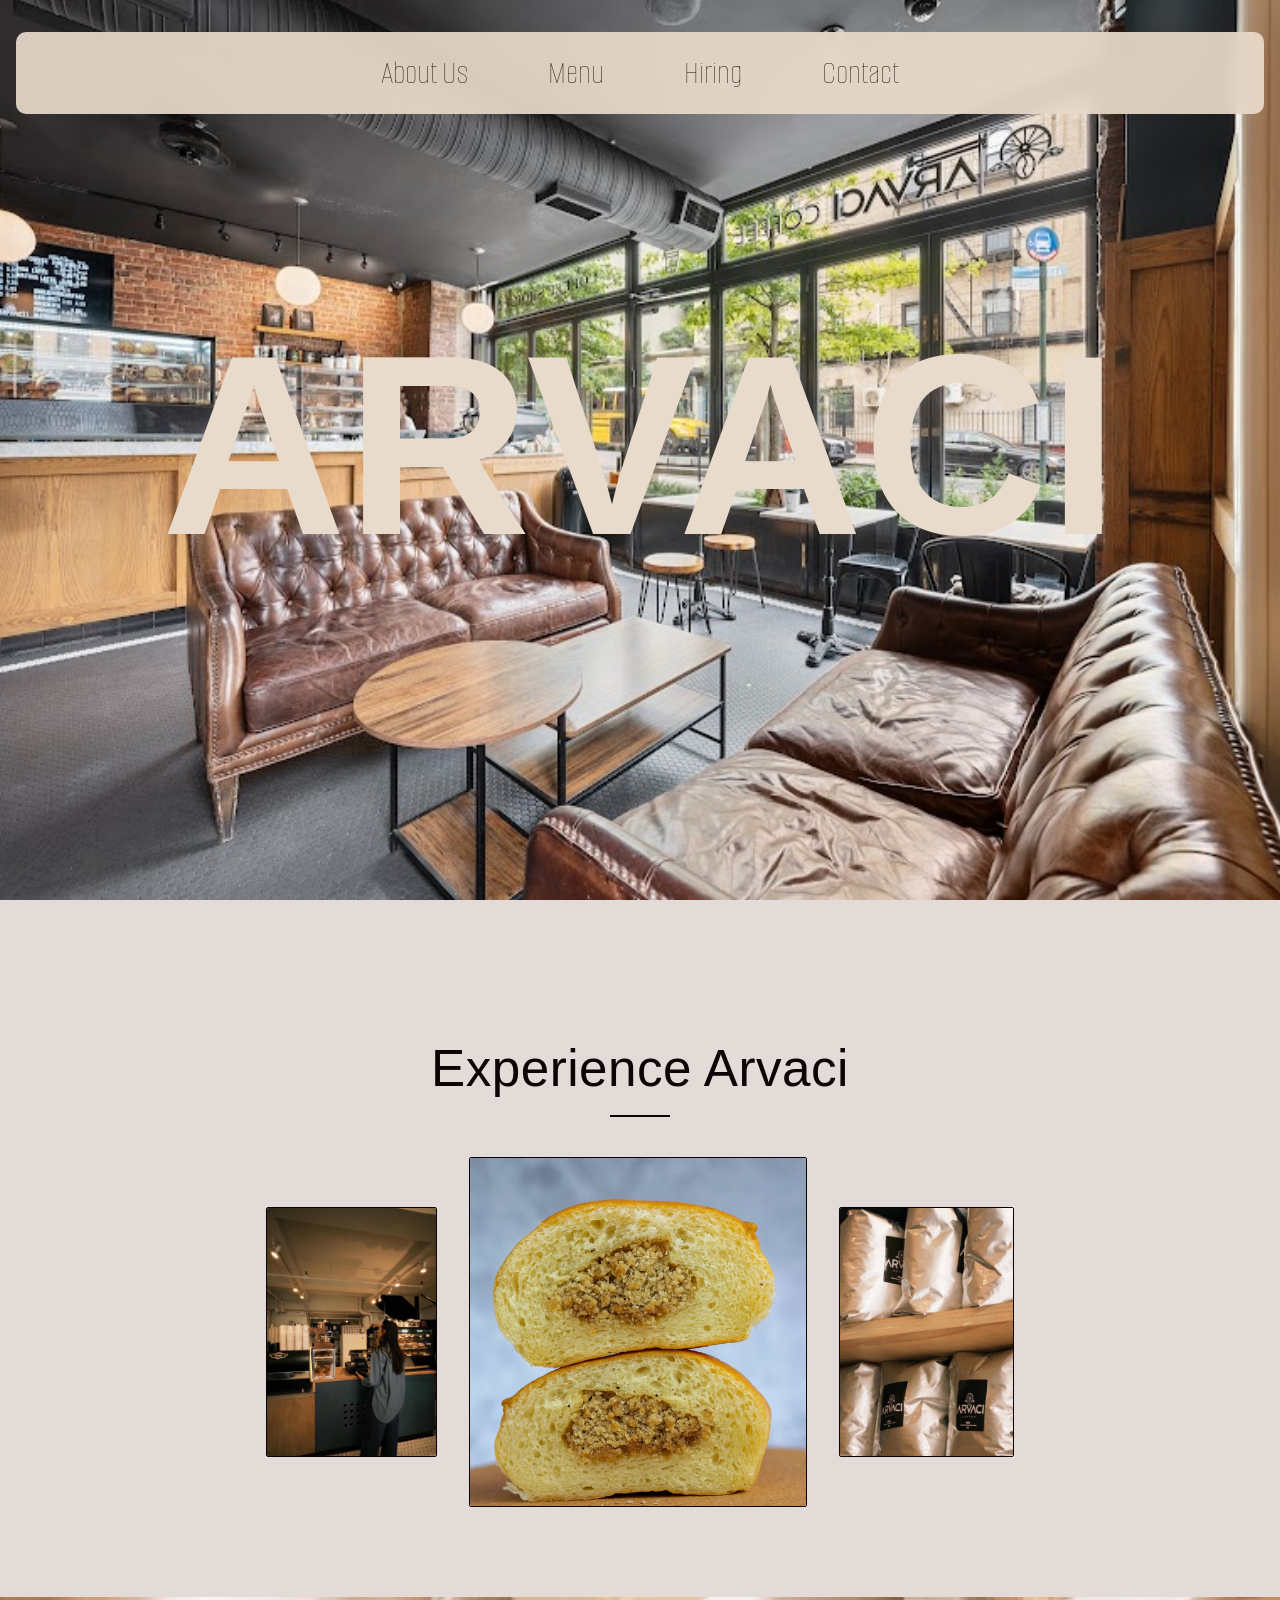
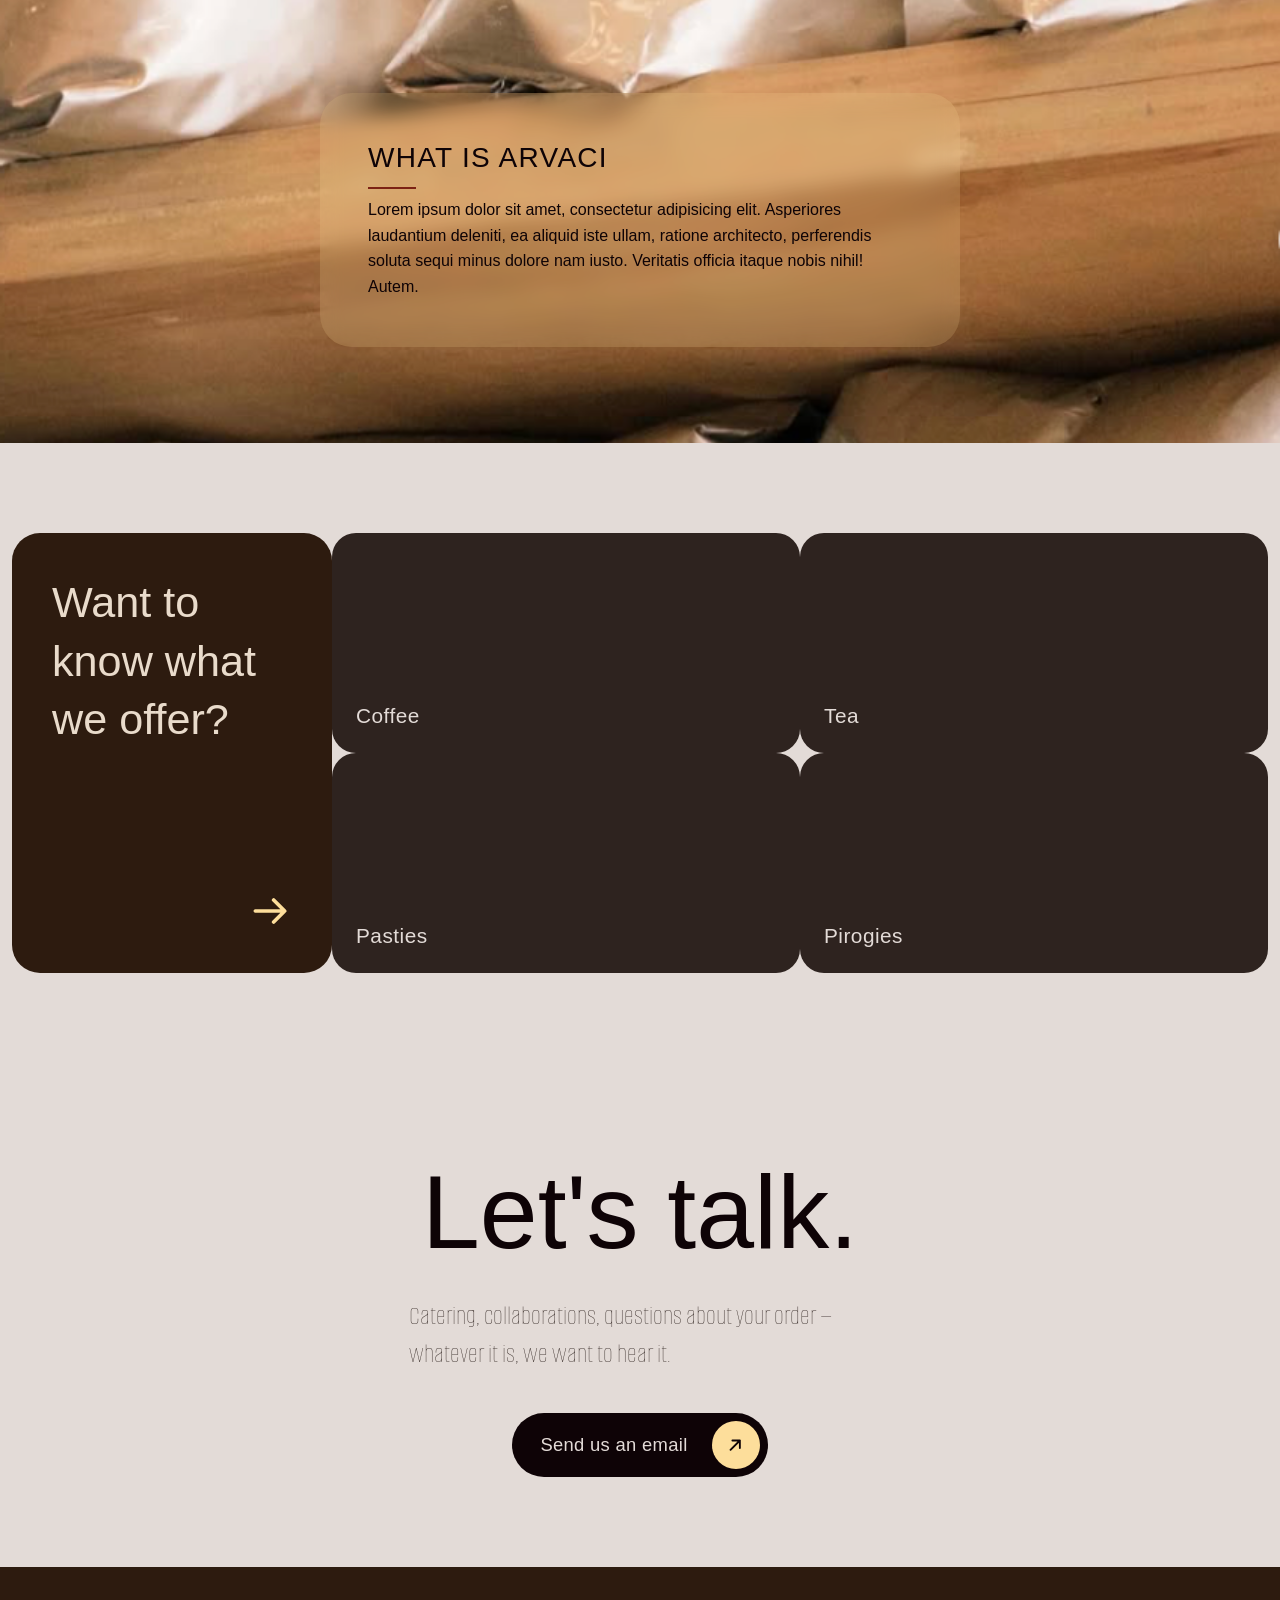
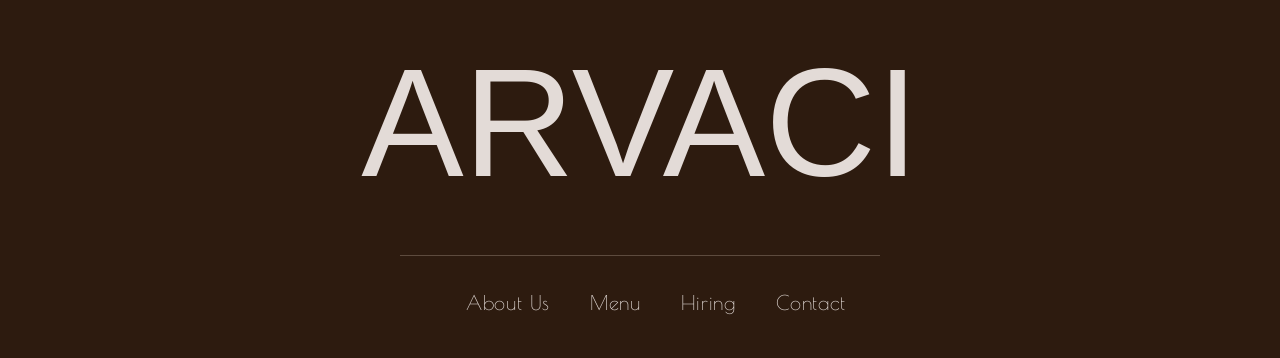
==== index.html @ d8c78256 "updates to principal page - July 3, 2026" ====
<!doctype html>
<html lang="en" data-bs-theme="light">
    <head>
        <title>ARVACI Coffee</title>
        <meta charset="utf-8" />
        <meta name="viewport" content="width=device-width, initial-scale=1" />

        <link
            href="https://cdn.jsdelivr.net/npm/bootstrap@5.3.8/dist/css/bootstrap.min.css"
            rel="stylesheet"
            integrity="sha384-sRIl4kxILFvY47J16cr9ZwB07vP4J8+LH7qKQnuqkuIAvNWLzeN8tE5YBujZqJLB"
            crossorigin="anonymous"
        />
        <link rel="stylesheet" href="css/style-index.css">
    </head>

    <body>
        <header>
            <nav id="navbar">
                <a href="index.html" id="brand">ARVACI</a>

                <ul class="nav-links" id="mobile-nav">
                    <li><a href="about.html">About Us</a></li>
                    <li><a href="menu.html">Menu</a></li>
                    <li><a href="hiring.html">Hiring</a></li>
                    <li><a href="contact.html">Contact</a></li>
                </ul>

                <button class="nav-toggle" id="hamburger" aria-label="Open navigation menu" aria-expanded="false" aria-controls="mobile-nav">
                    <span></span>
                    <span></span>
                    <span></span>
                </button>
            </nav>
        </header>

        <div id="mobile-nav-overlay"></div>

        <main>
            <!-- HERO -->
            <div id="hero">
                <div class="hero-overlay-content">
                    <img src="arvaci-ASSETS/hero-img.jpg" alt="Hero image of arvaci">
                    <h1 id="page-title">ARVACI</h1>
                </div>
            </div>

             <!-- INTRO -->
            <div class="container" id="intro">
                <div class="intro-header">
                    <h2>Experience Arvaci</h2>
                </div>
                <div class="grid-wrapper">
                    <img src="arvaci-ASSETS/sitepic-1.png" alt="ARVACI">
                    <img src="arvaci-ASSETS/sitepic-3.png" alt="ARVACI">
                    <img src="arvaci-ASSETS/sitepic-2.png" alt="ARVACI">
                </div>
            </div>
             <!-- STORY -->
            <div class="container" id="story">
                <section id="copy-wrapper">
                    <h3>What is Arvaci</h3>
                    <p>Lorem ipsum dolor sit amet, consectetur adipisicing elit. Asperiores laudantium deleniti, ea aliquid iste ullam, ratione architecto, perferendis soluta sequi minus dolore nam iusto. Veritatis officia itaque nobis nihil! Autem.</p>
                </section>
            </div>
            <!-- MENU LAUNCH POINT -->
             <div class="container" id="offers">
                <div class="left-block">
                    <h3>Want to know what we offer?</h3>
                    <svg class="offer-arrow" viewBox="0 0 24 24" fill="none" xmlns="http://www.w3.org/2000/svg" aria-hidden="true">
                        <path d="M4 12h16M14 6l6 6-6 6" stroke="currentColor" stroke-width="2" stroke-linecap="round" stroke-linejoin="round"/>
                    </svg>
                </div>
                <!-- this should be a 2X2 grid -->
                <div class="right-blocks">
                    <a href="#">
                        <div class="block">
                            <!-- insert place holder image -->
                            <h4>Coffee</h4>
                        </div>
                    </a>
                    <a href="#">
                        <div class="block">
                            <!-- insert place holder image -->
                            <h4>Tea</h4>
                        </div>
                    </a>
                    <a href="#">
                        <div class="block">
                            <!-- insert place holder image -->
                            <h4>Pasties</h4>
                        </div>
                    </a>
                    <a href="#">
                        <div class="block">
                            <!-- insert place holder image -->
                            <h4>Pirogies</h4>
                        </div>
                    </a>
                </div>
             </div>
            <!-- CONTACT LAUNCH POINT -->
             <div class="container" id="contact">
                <h3>Let's talk.</h3>
                <h4>Catering, collaborations, questions about your order — whatever it is, we want to hear it.</h4>
                <div class="btn-wrapper">
                    <a href="mailto:hello@arvacicoffee.com">
                        <p>Send us an email</p> 
                        <div class="arrow-wrapper">
                            <svg viewBox="0 0 24 24" fill="none" xmlns="http://www.w3.org/2000/svg" aria-hidden="true">
                                <path d="M7 17L17 7M17 7H9M17 7V15" stroke="currentColor" stroke-width="2" stroke-linecap="round" stroke-linejoin="round"/>
                            </svg>
                        </div>
                    </a>
                </div>
             </div>
        </main>
        <footer>
            <div class="brand-footer">
                <h2>ARVACI</h2>
            </div>
            <ul class="footer-link-list">
                <li><a href="about.html">About Us</a></li>
                <li><a href="menu.html">Menu</a></li>
                <li><a href="hiring.html">Hiring</a></li>
                <li><a href="contact.html">Contact</a></li>
            </ul>
        </footer>

        <script
            src="https://cdn.jsdelivr.net/npm/bootstrap@5.3.8/dist/js/bootstrap.bundle.min.js"
            integrity="sha384-FKyoEForCGlyvwx9Hj09JcYn3nv7wiPVlz7YYwJrWVcXK/B"
        ></script>
        <script src="js/index.js"></script>
    </body>
</html>
---- css/style-index.css ----
/* ─────────────────────────────────────────────
     FONT FACES
  ───────────────────────────────────────────── */
  @font-face {
    font-family: 'Alumni Sans Pinstripe';
    src: url('../arvaci-ASSETS/AlumniSansPinstripe-Regular.ttf') format('truetype');
    font-weight: 100 900; 
    font-style: normal;
    font-display: swap;
  }
  
  @font-face {
    font-family: 'Alumni Sans Pinstripe';
    src: url('../arvaci-ASSETS/AlumniSansPinstripe-Italic.ttf') format('truetype');
    font-weight: 100 900;
    font-style: italic;
    font-display: swap;
  }
  
  @font-face {
    font-family: 'Poiret One';
    src: url('../arvaci-ASSETS/PoiretOne-Regular.ttf') format('truetype');
    font-weight: 400;
    font-style: normal;
    font-display: swap;
  }

  /* ─────────────────────────────────────────────
     DESIGN TOKENS
  ───────────────────────────────────────────── */
  :root {
    /* Neutral Palette */
    --dust-grey: #e3dbd7ff;
    --almond-cream: #e9dbcbff;
    --soft-peach: #fdde9bff;
    --coffee-bean: #0E0306ff;
    --dark-coffee: #2d1b0fff;
    --dark-coffee-2: #2e231fff;
    --pitch-black: #130e0dff;
    --black: #070403ff;
    --mahogany-red: #7c2214ff;
  
    /* Animation */
    --transition-base: 0.4s cubic-bezier(0.4, 0, 0.2, 1);
  }
  
  /* ─────────────────────────────────────────────
    BODY CONFIGURATION
  ───────────────────────────────────────────── */
  body {
    margin: 0;
    padding: 0;
    background-color: var(--dust-grey);
    overflow-x: hidden;
    font-family: sans-serif;
    line-height: 1.5;
  }

  /* ─────────────────────────────────────────────
    ACCESSIBILITY: FOCUS STATES
  ───────────────────────────────────────────── */
  a:focus-visible,
  button:focus-visible {
    outline: 2px solid var(--mahogany-red);
    outline-offset: 3px;
    border-radius: 4px;
  }

  /* ─────────────────────────────────────────────
    NAV BAR (Overlaying Hero at the Top)
  ───────────────────────────────────────────── */
  header {
    position: absolute; 
    top: 1rem;
    left: 0;
    right: 0;
    z-index: 1030;
    background-color: rgba(233, 219, 203, 0.92); 
    backdrop-filter: blur(8px);
    -webkit-backdrop-filter: blur(8px);
    margin: 1rem;
    border: 1px solid transparent;
    border-radius: 10px;
  }
  
  #navbar {
    display: flex;
    justify-content: center;
    align-items: center;
    padding: 15px 20px;
    position: relative;
    max-width: 1200px;
    margin: 0 auto;
  }

  /* Hidden by default on desktop view */
  #brand {
    display: none;
    text-decoration: none;
    color: var(--dark-coffee);
    font-family: sans-serif;
    font-size: 1.5rem;
    font-weight: 600;
    letter-spacing: 0.05rem;
  }
  
  .nav-links {
    display: flex;
    list-style-type: none;
    padding: 0;
    margin: 0;
    gap: 5rem;
    transition: var(--transition-base);
  }

  @media (max-width: 768px) {
    .nav-links {
      max-height: 0;
      overflow: hidden;
      opacity: 0;
      visibility: hidden;
      transform: translateY(-15px);
      transition: max-height var(--transition-base), opacity var(--transition-base), transform var(--transition-base), visibility var(--transition-base);
    }

    .nav-links.active {
      max-height: 500px;
      opacity: 1;
      visibility: visible;
      transform: translateY(0);
    }
  }
  
  .nav-links li a {
    text-decoration: none;
    color: var(--dark-coffee);
    font-family: 'Alumni Sans Pinstripe', 'Times New Roman', Times, serif;
    font-size: 2.1rem;
    transition: color 0.3s ease;
  }
  
  .nav-links li a:hover {
    color: var(--mahogany-red);
  }
  
  /* Hamburger Toggle Button Styling */
  .nav-toggle {
    display: none; 
    background: none;
    border: none;
    cursor: pointer;
    flex-direction: column;
    gap: 6px;
    padding: 5px;
    z-index: 1040;
  }
  
  .nav-toggle span {
    display: block;
    width: 30px;
    height: 3px;
    background-color: var(--dark-coffee);
    border-radius: 2px;
    transition: var(--transition-base);
  }

  /* Dimmed backdrop shown behind the mobile menu */
  #mobile-nav-overlay {
    position: fixed;
    inset: 0;
    background-color: rgba(7, 4, 3, 0.55);
    opacity: 0;
    visibility: hidden;
    pointer-events: none;
    transition: opacity var(--transition-base), visibility var(--transition-base);
    z-index: 1020;
  }

  #mobile-nav-overlay.active {
    opacity: 1;
    visibility: visible;
    pointer-events: auto;
  }

      /* ─────────────────────────────────────────────
    CONTAINER
  ───────────────────────────────────────────── */

  .container{
    padding-top: 10vh;
    padding-bottom: 10vh;

  }

  .container:last-of-type {
    margin-bottom: 0;
  }
  
  /* ─────────────────────────────────────────────
    HERO SECTION (Full Bleed Layout starting at top: 0)
  ───────────────────────────────────────────── */
  #hero {
    position: relative;
    width: 100%;
    height: 100vh;
    overflow: hidden;
    margin-bottom: 3rem;
  }

  .hero-overlay-content {
    position: relative;
    width: 100%;
    height: 100%;
    display: flex;
    align-items: center;
    justify-content: center;
  }

  .hero-overlay-content img {
    position: absolute;
    top: 0;
    left: 0;
    width: 100%;
    height: 100%;
    object-fit: cover;
    display: block;
  }

  #page-title {
    position: relative;
    z-index: 2;
    font-family: sans-serif;
    color: var(--almond-cream);
    font-size: clamp(10.2rem, 20vw, 17rem);
    white-space: nowrap;
    font-weight: 600;
    text-align: center;
    padding: 0 20px;
  }

    /* ─────────────────────────────────────────────
    INTRO
  ───────────────────────────────────────────── */

  #intro {
    border-radius: 10px;
  }

  .intro-header {
    text-align: center;
    padding: 0 0 2.5rem;
  }

  .intro-header h2{
    font-family: sans-serif;
    color: var(--coffee-bean);
    font-size: clamp(2rem, 5vw, 3.2rem);
    letter-spacing: 0.03rem;
    margin: 0;
  }

  .intro-header h2::after {
    content: '';
    display: block;
    width: 60px;
    height: 2px;
    background-color: var(--coffee-bean);
    margin: 1rem auto 0;
  }

  #intro p{
    color: var(--dust-grey);
  }

  .grid-wrapper {
    display: flex;
    flex-direction: row;
    flex-wrap: nowrap;
    align-items: center;
    justify-content: center;
    gap: 2rem;
    max-width: 1200px;
    margin: 0 auto;
  }

  .grid-wrapper img {
    width: auto;
    object-fit: cover;
    border-radius: 2px;
    border: 1px solid var(--coffee-bean);
    flex: 0 1 auto;
  }

  .grid-wrapper img:nth-child(1),
  .grid-wrapper img:nth-child(3) {
    height: 250px;
  }

  .grid-wrapper img:nth-child(2) {
    height: 350px;
  }

  /* ─────────────────────────────────────────────
    STORY
  ───────────────────────────────────────────── */
  #story {
    position: relative;
    display: flex;
    justify-content: center;
    background-image: url('../arvaci-ASSETS/sitepic-2.png');
    background-size: cover;
    background-position: center;
    padding: 6rem 2rem;
  }

  #copy-wrapper{
    position: relative;
    max-width: 640px;
    padding: 3rem;
    background-color: rgba(253, 222, 155, 0.16);
    backdrop-filter: blur(10px);
    -webkit-backdrop-filter: blur(10px);
    border-radius: 32px;
  }

  #copy-wrapper h3{
    font-family: sans-serif;
    color: var(--coffee-bean);
    margin-top: 0;
    letter-spacing: 0.08rem;
    text-transform: uppercase;
  }

  #copy-wrapper h3::after {
    content: '';
    display: block;
    width: 48px;
    height: 2px;
    background-color: var(--mahogany-red);
    margin-top: 0.75rem;
  }

  #copy-wrapper p{
    color: var(--coffee-bean);
    line-height: 1.6;
    margin-bottom: 0;
  }



  /* ─────────────────────────────────────────────
    OFFERS / MENU LAUNCH POINT
  ───────────────────────────────────────────── */
  #offers {
    display: flex;
    align-items: stretch;
  }

  .left-block {
    flex: 0 0 320px;
    display: flex;
    flex-direction: column;
    align-items: flex-start;
    justify-content: space-between;
    background-color: var(--dark-coffee);
    color: transparent;
    border-radius: 28px;
    padding: 2.5rem;
    gap: 1.5rem;
  }

  .offer-arrow {
    width: 2.75rem;
    height: 2.75rem;
    color: var(--soft-peach);
    align-self: flex-end;
  }

  .left-block h3 {
    font-family: sans-serif;
    font-size: clamp(2.7rem, 10.6vw, 2.3rem);
    line-height: 1.35;
    margin: 0;
    color: var(--almond-cream);
  }

  .right-blocks {
    flex: 1;
    display: grid;
    grid-template-columns: repeat(2, 1fr);
    grid-template-rows: repeat(2, 1fr);
  }

  .right-blocks a {
    text-decoration: none;
  }

  .block {
    position: relative;
    min-height: 220px;
    height: 100%;
    border-radius: 24px;
    overflow: hidden;
    background-color: var(--dark-coffee-2);
    display: flex;
    align-items: flex-end;
    padding: 1.5rem;
    box-sizing: border-box;
    transition: transform 0.3s ease, box-shadow 0.3s ease;

    /* Scroll reveal base state */
    opacity: 0;
    transform: translateY(50px);
    transition: opacity 0.6s ease, transform 0.6s ease, box-shadow 0.3s ease;
    transition-delay: var(--reveal-delay, 0ms);
  }

  .block.is-visible {
    opacity: 1;
    transform: translateY(0);
  }

  .right-blocks a:hover .block {
    box-shadow: 0 12px 30px rgba(7, 4, 3, 0.25);
    transform: translateY(-4px);
  }

  .right-blocks a:hover .block.is-visible {
    transform: translateY(-4px);
  }

  .block h4 {
    position: relative;
    z-index: 2;
    margin: 0;
    color: var(--dust-grey);
    font-family: sans-serif;
    font-size: 1.3rem;
    letter-spacing: 0.03rem;
  }


  /* ─────────────────────────────────────────────
    CONTACT
  ───────────────────────────────────────────── */
  #contact{
    display: flex;
    flex-direction: column;
    align-items: center;
    gap: 1.5rem;
  }

  #contact h3 {
    font-family: sans-serif;
    color: var(--coffee-bean);
    font-size: clamp(5.2rem, 25vw, 6.5rem);
    line-height: 1.15;
    margin: 0;
    max-width: 20ch;
  }

  #contact h4 {
    font-family: 'Alumni Sans Pinstripe', 'Times New Roman', Times, serif;
    font-weight: 400;
    color: var(--dark-coffee-2);
    font-size: clamp(1.3rem, 5.2vw, 1.7rem);
    line-height: 1.4;
    margin: 0 0 1rem;
    max-width: 42ch;
  }

  .btn-wrapper{
    padding: .5rem;
    padding-left: 1.75rem;
    border-radius: 50px;
    margin: 0;
    background-color: var(--coffee-bean);
    transition: transform 0.3s ease, box-shadow 0.3s ease;
  }

  .btn-wrapper:hover {
    transform: translateY(-2px);
    box-shadow: 0 10px 24px rgba(7, 4, 3, 0.25);
  }

  .btn-wrapper a{
    text-decoration: none;
    color: var(--dust-grey);
    display: flex;
    flex-direction: row;
    align-items: center;
    gap: 1.5rem;
  }

  .btn-wrapper p{
    margin: 0;
    font-family: sans-serif;
    font-size: clamp(1rem, 3.6vw, 1.15rem);
    letter-spacing: 0.02rem;
    white-space: nowrap;
  }

  .arrow-wrapper{
    width: 3rem;
    height: 3rem;
    flex-shrink: 0;
    display: flex;
    align-items: center;
    justify-content: center;
    border-radius: 50%;
    background-color: var(--soft-peach);
    color: var(--coffee-bean);
    transition: transform 0.3s ease, background-color 0.3s ease;
  }

  .arrow-wrapper svg {
    width: 1.4rem;
    height: 1.4rem;
  }

  .btn-wrapper a:hover .arrow-wrapper {
    transform: rotate(45deg);
    background-color: var(--almond-cream);
  }

/* ─────────────────────────────────────────────
    FOOTER 
  ───────────────────────────────────────────── */
  footer{
    display: flex;
    flex-direction: column;
    align-items: center;
    background-color: var(--dark-coffee);
    padding: 4rem 2rem 2.5rem;
  }

  .brand-footer h2{
    font-size: clamp(3.5rem, 12vw, 10rem);
    color: var(--dust-grey);
    margin: 0;
  }

  .brand-footer{
    margin-bottom: 2.5rem;
  }

  .footer-link-list{
    display: flex;
    flex-direction: row;
    flex-wrap: wrap;
    justify-content: center;
    gap: 2.5rem;
    list-style: none;
    padding-top: 2rem;
    margin: 0;
    border-top: 1px solid rgba(233, 219, 203, 0.25);
    width: 100%;
    max-width: 480px;
  }

  footer a{
    text-decoration: none;
    font-family: 'Poiret One', sans-serif;
    font-size: 1.25rem;
    letter-spacing: 0.04rem;
    max-height: 20%;
    color: var(--dust-grey);
    transition: color 0.3s ease;
  }

  footer a:hover {
    color: var(--soft-peach);
  }
  /* ─────────────────────────────────────────────
    RESPONSIVENESS
  ───────────────────────────────────────────── */


  @media (max-width:970px) {
    #page-title {
      text-align: center;
    }

    .grid-wrapper {
      gap: 1.25rem;
    }

    .grid-wrapper img:nth-child(1),
    .grid-wrapper img:nth-child(3) {
      height: 200px;
    }

    .grid-wrapper img:nth-child(2) {
      height: 280px;
    }
  }

  @media (max-width: 768px) {
    #navbar {
      /* Splits space between your brand (left) and hamburger (right) */
      justify-content: space-between; 
      min-height: 60px;
    }

    /* Makes the brand selector visible exclusively on mobile view */
    #brand {
      display: block;
    }
  
    .nav-toggle {
      display: flex; 
    }
  
    .nav-links {
      position: absolute;
      top: 100%;
      left: 0;
      right: 0;
      background-color: var(--almond-cream); 
      flex-direction: column;
      align-items: center;
      gap: 50px;
      padding: 30px 0;
      border-top: 1px solid rgba(0,0,0,0.08);
      border-radius: 0 0 10px 10px;
      box-shadow: 0 10px 25px rgba(0,0,0,0.3);
    }
  
    .nav-toggle.open span:nth-child(1) {
      transform: translateY(9px) rotate(45deg);
    }
    .nav-toggle.open span:nth-child(2) {
      opacity: 0;
    }
    .nav-toggle.open span:nth-child(3) {
      transform: translateY(-9px) rotate(-45deg);
    }

    #page-title {
      letter-spacing: .2rem;
    }

    .grid-wrapper {
      gap: 0.75rem;
    }

    .grid-wrapper img:nth-child(1),
    .grid-wrapper img:nth-child(3) {
      height: 130px;
    }

    .grid-wrapper img:nth-child(2) {
      height: 190px;
    }

    #story {
      padding: 4rem 1rem;
    }

    #copy-wrapper {
      padding: 2rem;
    }

    #offers {
      flex-direction: column;
    }

    .left-block {
      flex: none;
      padding: 2.5rem 2rem;
      border-radius: 24px;
    }

    .offer-arrow {
      display: none;
    }

    .right-blocks {
      grid-template-columns: 1fr;
      grid-template-rows: none;
    }

    .block {
      min-height: 160px;
    }
  }

  @media (min-width:576px){
    .container, .container-sm{
      max-width: 100%;
    }
  }
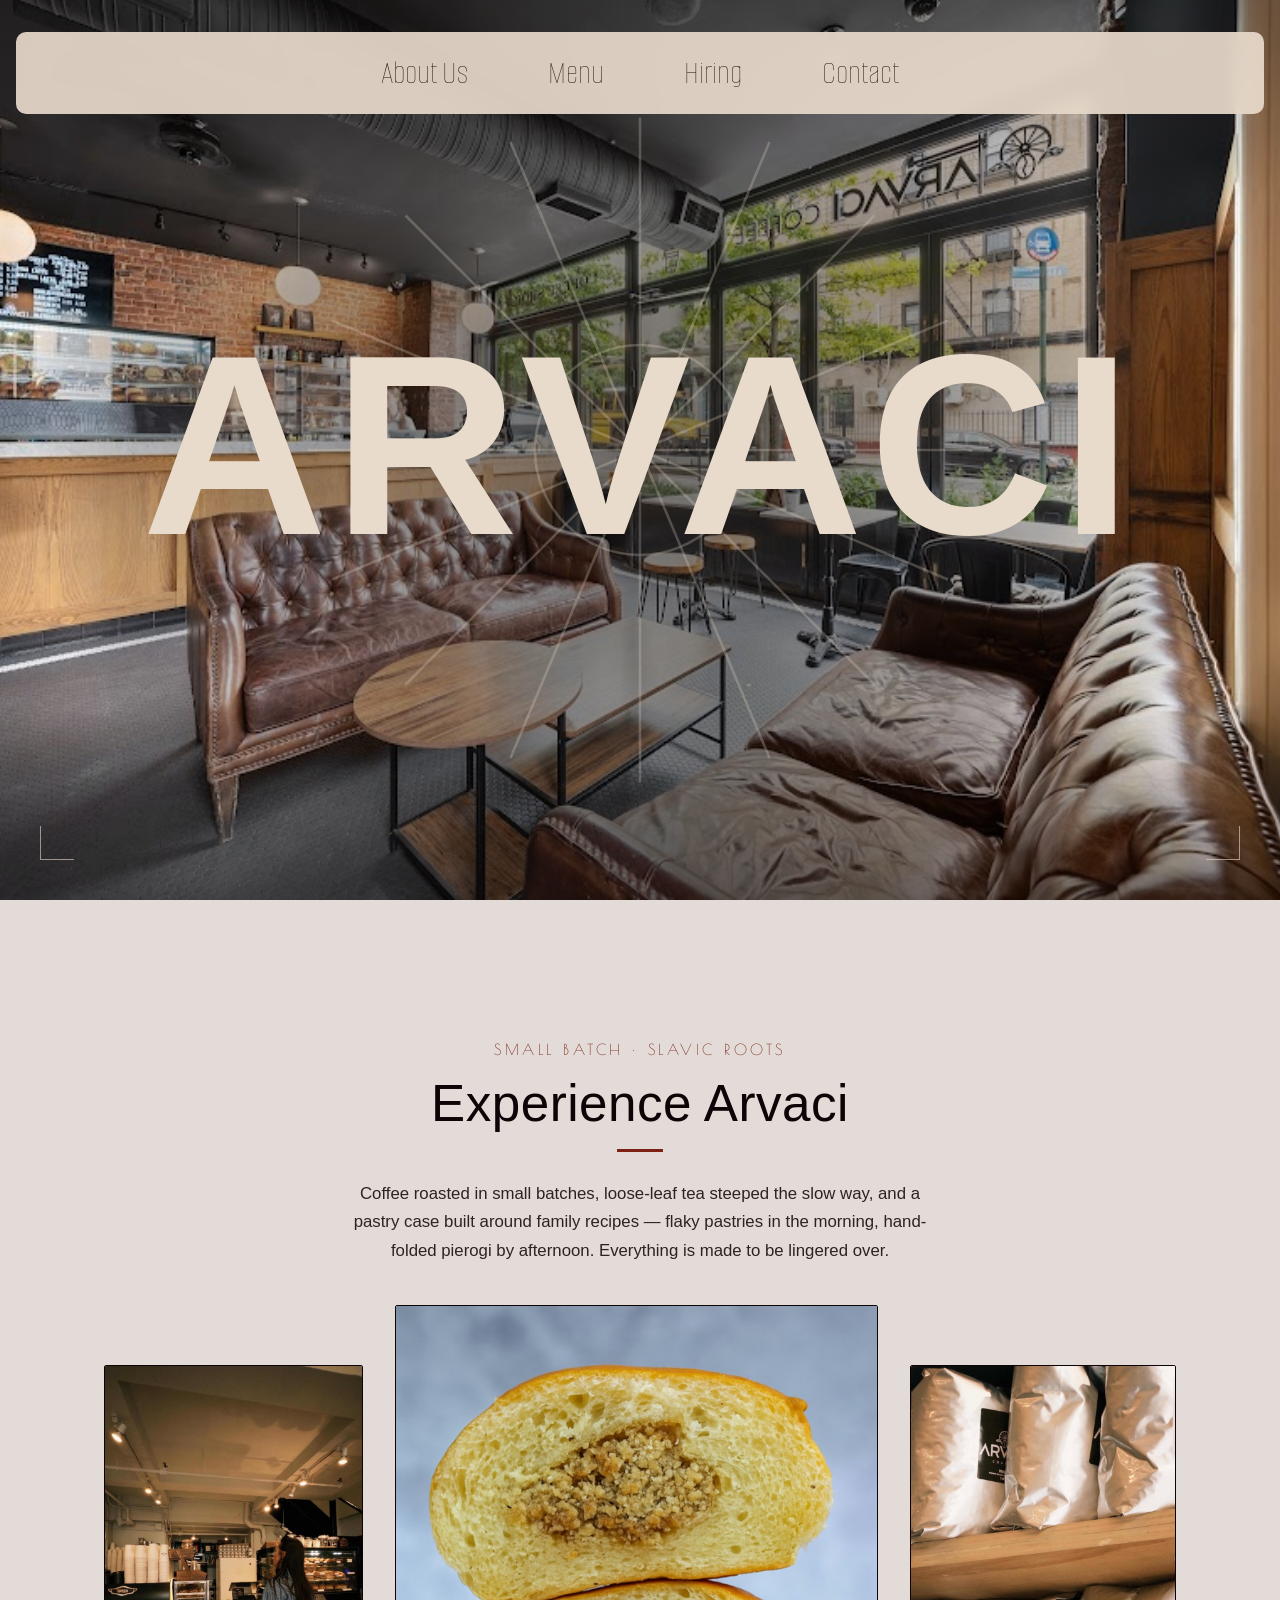
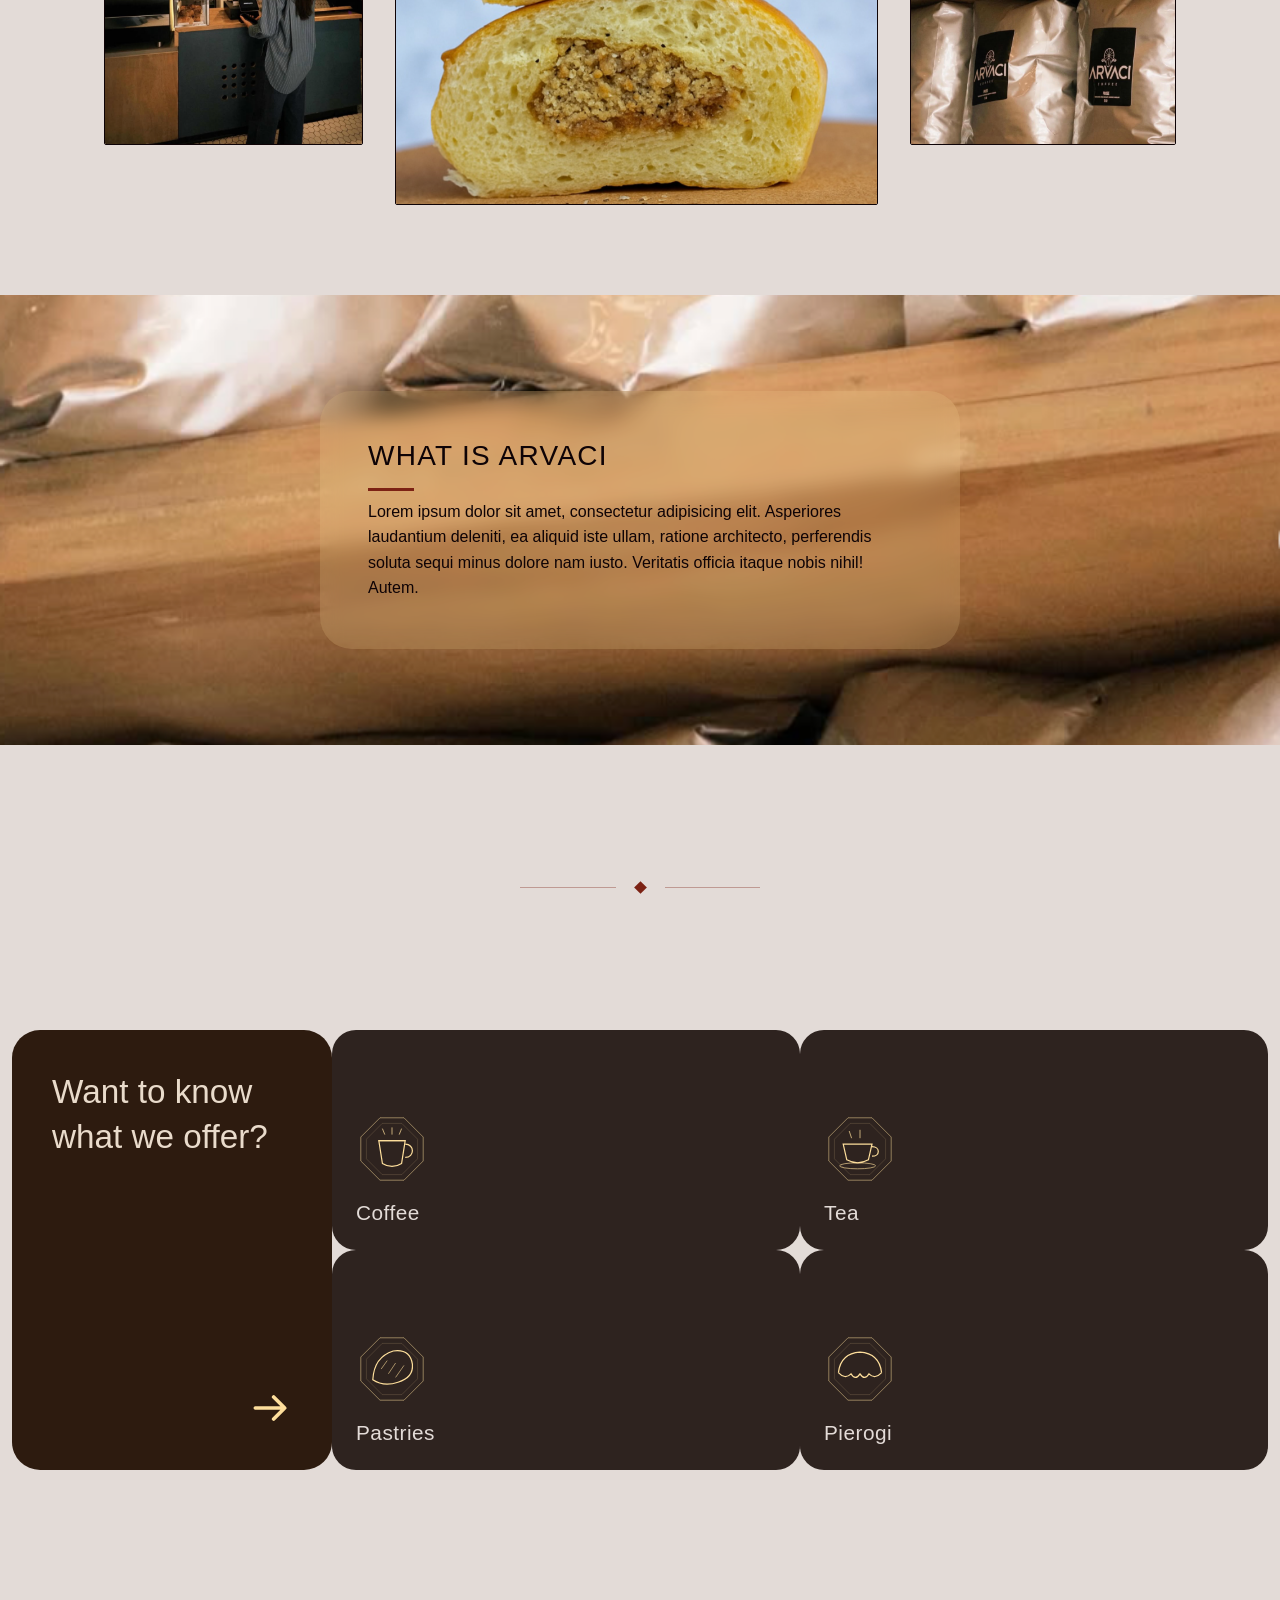
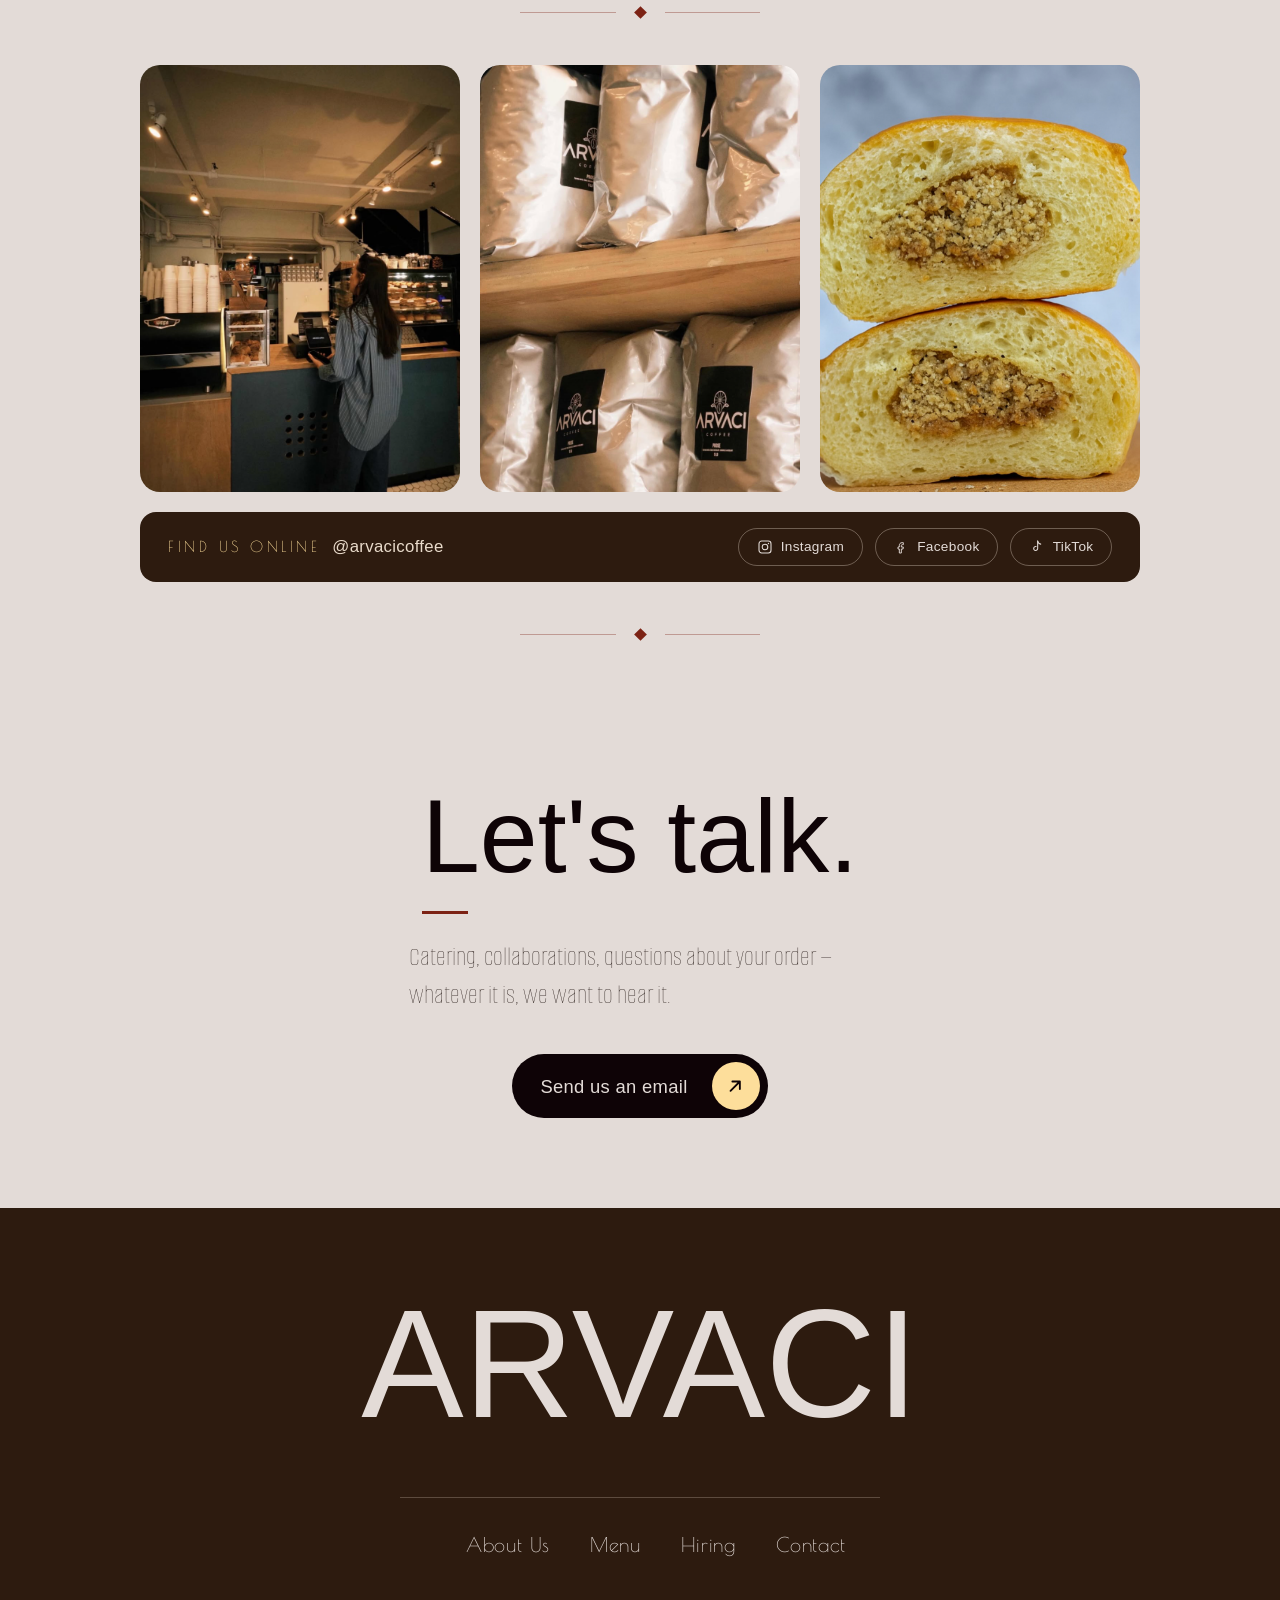
==== commit 0ae18994: "Complete hero - Jul 5, 2026" ====
--- a/index.html
+++ b/index.html
@@ -15,6 +15,59 @@
     </head>
 
     <body>
+        <!-- Shared deco icon definitions, referenced via <use> throughout the page -->
+        <svg width="0" height="0" style="position:absolute" aria-hidden="true">
+            <defs>
+                <symbol id="deco-frame" viewBox="0 0 120 120">
+                    <path d="M40 8 L80 8 L112 40 L112 80 L80 112 L40 112 L8 80 L8 40 Z" fill="none" stroke="currentColor" stroke-width="1.5" opacity="0.55"/>
+                    <path d="M40 8 L80 8 L112 40 L112 80 L80 112 L40 112 L8 80 L8 40 Z" fill="none" stroke="currentColor" stroke-width="1" opacity="0.3" transform="translate(60 60) scale(0.82) translate(-60 -60)"/>
+                </symbol>
+                <symbol id="icon-coffee" viewBox="0 0 120 120">
+                    <path d="M38 46 H82 L76 84 Q60 94 44 84 Z" fill="none" stroke="currentColor" stroke-width="2"/>
+                    <path d="M82 52 C98 52 98 74 82 74" fill="none" stroke="currentColor" stroke-width="2"/>
+                    <line x1="38" y1="46" x2="82" y2="46" stroke="currentColor" stroke-width="2"/>
+                    <g stroke="currentColor" stroke-width="1.5" opacity="0.8">
+                        <line x1="48" y1="36" x2="44" y2="26"/>
+                        <line x1="60" y1="36" x2="60" y2="24"/>
+                        <line x1="72" y1="36" x2="76" y2="26"/>
+                    </g>
+                </symbol>
+                <symbol id="icon-tea" viewBox="0 0 120 120">
+                    <path d="M32 52 H80 L74 78 Q56 88 38 78 Z" fill="none" stroke="currentColor" stroke-width="2"/>
+                    <path d="M80 56 C94 56 94 72 80 72" fill="none" stroke="currentColor" stroke-width="2"/>
+                    <ellipse cx="56" cy="88" rx="30" ry="5" fill="none" stroke="currentColor" stroke-width="1.5" opacity="0.7"/>
+                    <g stroke="currentColor" stroke-width="1.5" opacity="0.8">
+                        <line x1="46" y1="42" x2="42" y2="30"/>
+                        <line x1="60" y1="42" x2="60" y2="28"/>
+                    </g>
+                </symbol>
+                <symbol id="icon-pastry" viewBox="0 0 120 120">
+                    <path d="M28 78 Q30 40 62 30 Q90 26 94 52 Q96 74 70 82 Q46 90 28 78 Z" fill="none" stroke="currentColor" stroke-width="2"/>
+                    <g stroke="currentColor" stroke-width="1.3" opacity="0.75">
+                        <line x1="42" y1="60" x2="52" y2="46"/>
+                        <line x1="54" y1="68" x2="66" y2="50"/>
+                        <line x1="66" y1="74" x2="80" y2="54"/>
+                    </g>
+                </symbol>
+                <symbol id="icon-pierogi" viewBox="0 0 120 120">
+                    <path d="M24 66 Q28 34 60 32 Q92 34 96 66" fill="none" stroke="currentColor" stroke-width="2"/>
+                    <path d="M24 66 Q35 78 45 68 Q52 80 60 68 Q68 80 75 68 Q85 78 96 66" fill="none" stroke="currentColor" stroke-width="2"/>
+                </symbol>
+                <symbol id="icon-instagram" viewBox="0 0 24 24">
+                    <rect x="3" y="3" width="18" height="18" rx="4" fill="none" stroke="currentColor" stroke-width="1.6"/>
+                    <circle cx="12" cy="12" r="4.2" fill="none" stroke="currentColor" stroke-width="1.6"/>
+                    <circle cx="17.2" cy="6.8" r="1" fill="currentColor"/>
+                </symbol>
+                <symbol id="icon-facebook" viewBox="0 0 24 24">
+                    <path d="M15.5 8.5H14a1.5 1.5 0 0 0-1.5 1.5v2h3l-.4 3h-2.6V21h-3v-6h-2v-3h2v-2.2C9.5 7.2 11 5.5 13.6 5.5h1.9z" fill="none" stroke="currentColor" stroke-width="1.4" stroke-linejoin="round"/>
+                </symbol>
+                <symbol id="icon-tiktok" viewBox="0 0 24 24">
+                    <path d="M13 3v11.2a3 3 0 1 1-2.4-2.94" fill="none" stroke="currentColor" stroke-width="1.6" stroke-linecap="round"/>
+                    <path d="M13 3c.4 2.6 2.2 4.4 4.6 4.7" fill="none" stroke="currentColor" stroke-width="1.6" stroke-linecap="round"/>
+                </symbol>
+            </defs>
+        </svg>
+
         <header>
             <nav id="navbar">
                 <a href="index.html" id="brand">ARVACI</a>
@@ -41,6 +94,34 @@
             <div id="hero">
                 <div class="hero-overlay-content">
                     <img src="arvaci-ASSETS/hero-img.jpg" alt="Hero image of arvaci">
+                    <div class="hero-scrim" aria-hidden="true"></div>
+                    <div class="hero-frame" aria-hidden="true">
+                        <span class="corner tl"></span>
+                        <span class="corner tr"></span>
+                        <span class="corner bl"></span>
+                        <span class="corner br"></span>
+                    </div>
+                    <svg class="hero-sunburst" viewBox="0 0 400 400" xmlns="http://www.w3.org/2000/svg" aria-hidden="true">
+                        <g stroke="currentColor" stroke-width="1.5" opacity="0.5">
+                            <line x1="200" y1="200" x2="200" y2="10" />
+                            <line x1="200" y1="200" x2="200" y2="390" />
+                            <line x1="200" y1="200" x2="10" y2="200" />
+                            <line x1="200" y1="200" x2="390" y2="200" />
+                            <line x1="200" y1="200" x2="66" y2="66" />
+                            <line x1="200" y1="200" x2="334" y2="66" />
+                            <line x1="200" y1="200" x2="66" y2="334" />
+                            <line x1="200" y1="200" x2="334" y2="334" />
+                            <line x1="200" y1="200" x2="126" y2="24" />
+                            <line x1="200" y1="200" x2="274" y2="24" />
+                            <line x1="200" y1="200" x2="126" y2="376" />
+                            <line x1="200" y1="200" x2="274" y2="376" />
+                            <line x1="200" y1="200" x2="24" y2="126" />
+                            <line x1="200" y1="200" x2="24" y2="274" />
+                            <line x1="200" y1="200" x2="376" y2="126" />
+                            <line x1="200" y1="200" x2="376" y2="274" />
+                        </g>
+                        <circle cx="200" cy="200" r="60" fill="none" stroke="currentColor" stroke-width="1.5" opacity="0.5" />
+                    </svg>
                     <h1 id="page-title">ARVACI</h1>
                 </div>
             </div>
@@ -48,21 +129,25 @@
              <!-- INTRO -->
             <div class="container" id="intro">
                 <div class="intro-header">
-                    <h2>Experience Arvaci</h2>
+                    <span class="eyebrow reveal-heading center">Small batch &middot; Slavic roots</span>
+                    <h2 class="reveal-heading deco-heading center">Experience Arvaci</h2>
+                    <p class="intro-copy reveal-heading center">Coffee roasted in small batches, loose-leaf tea steeped the slow way, and a pastry case built around family recipes &mdash; flaky pastries in the morning, hand-folded pierogi by afternoon. Everything is made to be lingered over.</p>
                 </div>
                 <div class="grid-wrapper">
-                    <img src="arvaci-ASSETS/sitepic-1.png" alt="ARVACI">
-                    <img src="arvaci-ASSETS/sitepic-3.png" alt="ARVACI">
-                    <img src="arvaci-ASSETS/sitepic-2.png" alt="ARVACI">
+                    <img class="fade-up" src="arvaci-ASSETS/sitepic-1.png" alt="ARVACI">
+                    <img class="fade-up" src="arvaci-ASSETS/sitepic-3.png" alt="ARVACI">
+                    <img class="fade-up" src="arvaci-ASSETS/sitepic-2.png" alt="ARVACI">
                 </div>
             </div>
              <!-- STORY -->
             <div class="container" id="story">
-                <section id="copy-wrapper">
-                    <h3>What is Arvaci</h3>
+                <section id="copy-wrapper" class="fade-up">
+                    <h3 class="deco-heading">What is Arvaci</h3>
                     <p>Lorem ipsum dolor sit amet, consectetur adipisicing elit. Asperiores laudantium deleniti, ea aliquid iste ullam, ratione architecto, perferendis soluta sequi minus dolore nam iusto. Veritatis officia itaque nobis nihil! Autem.</p>
                 </section>
             </div>
+            <div class="deco-divider" aria-hidden="true"><span></span></div>
+
             <!-- MENU LAUNCH POINT -->
              <div class="container" id="offers">
                 <div class="left-block">
@@ -71,39 +156,95 @@
                         <path d="M4 12h16M14 6l6 6-6 6" stroke="currentColor" stroke-width="2" stroke-linecap="round" stroke-linejoin="round"/>
                     </svg>
                 </div>
-                <!-- this should be a 2X2 grid -->
+                <!-- 2x2 grid, each block carries its own deco medallion icon -->
                 <div class="right-blocks">
-                    <a href="#">
-                        <div class="block">
-                            <!-- insert place holder image -->
+                    <a href="menu.html#coffee">
+                        <div class="block">
+                            <span class="block-icon">
+                                <svg viewBox="0 0 120 120"><use href="#deco-frame"/><use href="#icon-coffee"/></svg>
+                            </span>
                             <h4>Coffee</h4>
                         </div>
                     </a>
-                    <a href="#">
-                        <div class="block">
-                            <!-- insert place holder image -->
+                    <a href="menu.html#tea">
+                        <div class="block">
+                            <span class="block-icon">
+                                <svg viewBox="0 0 120 120"><use href="#deco-frame"/><use href="#icon-tea"/></svg>
+                            </span>
                             <h4>Tea</h4>
                         </div>
                     </a>
-                    <a href="#">
-                        <div class="block">
-                            <!-- insert place holder image -->
-                            <h4>Pasties</h4>
-                        </div>
-                    </a>
-                    <a href="#">
-                        <div class="block">
-                            <!-- insert place holder image -->
-                            <h4>Pirogies</h4>
+                    <a href="menu.html#pastries">
+                        <div class="block">
+                            <span class="block-icon">
+                                <svg viewBox="0 0 120 120"><use href="#deco-frame"/><use href="#icon-pastry"/></svg>
+                            </span>
+                            <h4>Pastries</h4>
+                        </div>
+                    </a>
+                    <a href="menu.html#pierogi">
+                        <div class="block">
+                            <span class="block-icon">
+                                <svg viewBox="0 0 120 120"><use href="#deco-frame"/><use href="#icon-pierogi"/></svg>
+                            </span>
+                            <h4>Pierogi</h4>
                         </div>
                     </a>
                 </div>
              </div>
+
+            <div class="deco-divider" aria-hidden="true"><span></span></div>
+
+            <!-- SOCIAL -->
+            <div class="container" id="social">
+                <div class="social-showcase fade-up">
+                    <div class="video-grid">
+                        <div class="video-frame">
+                            <video muted loop autoplay playsinline preload="metadata" poster="arvaci-ASSETS/sitepic-1.png">
+                                <source src="arvaci-ASSETS/social-clip-1.mp4" type="video/mp4">
+                            </video>
+                        </div>
+                        <div class="video-frame">
+                            <video muted loop autoplay playsinline preload="metadata" poster="arvaci-ASSETS/sitepic-2.png">
+                                <source src="arvaci-ASSETS/social-clip-2.mp4" type="video/mp4">
+                            </video>
+                        </div>
+                        <div class="video-frame">
+                            <video muted loop autoplay playsinline preload="metadata" poster="arvaci-ASSETS/sitepic-3.png">
+                                <source src="arvaci-ASSETS/social-clip-3.mp4" type="video/mp4">
+                            </video>
+                        </div>
+                    </div>
+                    <div class="social-caption">
+                        <div class="social-caption-text">
+                            <span class="eyebrow">Find us online</span>
+                            <span class="social-handle">@arvacicoffee</span>
+                        </div>
+                        <div class="social-links">
+                            <a href="https://instagram.com/arvacicoffee" target="_blank" rel="noopener">
+                                <svg viewBox="0 0 24 24"><use href="#icon-instagram"/></svg>
+                                <span>Instagram</span>
+                            </a>
+                            <a href="https://facebook.com/arvacicoffee" target="_blank" rel="noopener">
+                                <svg viewBox="0 0 24 24"><use href="#icon-facebook"/></svg>
+                                <span>Facebook</span>
+                            </a>
+                            <a href="https://tiktok.com/@arvacicoffee" target="_blank" rel="noopener">
+                                <svg viewBox="0 0 24 24"><use href="#icon-tiktok"/></svg>
+                                <span>TikTok</span>
+                            </a>
+                        </div>
+                    </div>
+                </div>
+            </div>
+
+            <div class="deco-divider" aria-hidden="true"><span></span></div>
+
             <!-- CONTACT LAUNCH POINT -->
              <div class="container" id="contact">
-                <h3>Let's talk.</h3>
-                <h4>Catering, collaborations, questions about your order — whatever it is, we want to hear it.</h4>
-                <div class="btn-wrapper">
+                <h3 class="reveal-heading deco-heading">Let's talk.</h3>
+                <h4 class="fade-up">Catering, collaborations, questions about your order — whatever it is, we want to hear it.</h4>
+                <div class="btn-wrapper fade-up">
                     <a href="mailto:hello@arvacicoffee.com">
                         <p>Send us an email</p> 
                         <div class="arrow-wrapper">
--- a/css/style-index.css
+++ b/css/style-index.css
@@ -67,10 +67,106 @@
   }
 
   /* ─────────────────────────────────────────────
+    ART DECO MOTIFS
+  ───────────────────────────────────────────── */
+  .deco-divider {
+    display: flex;
+    align-items: center;
+    justify-content: center;
+    gap: 1.25rem;
+    max-width: 400px;
+    margin: 0 auto;
+    padding: 3rem 5rem;
+    color: var(--mahogany-red);
+  }
+
+  .deco-divider::before,
+  .deco-divider::after {
+    content: '';
+    flex: 1;
+    height: 1px;
+    background-color: currentColor;
+    opacity: 0.35;
+  }
+
+  .deco-divider span {
+    width: 9px;
+    height: 9px;
+    background-color: currentColor;
+    transform: rotate(45deg);
+    flex-shrink: 0;
+  }
+
+  /* Generic scroll-reveal, applied broadly via JS IntersectionObserver */
+  .fade-up {
+    opacity: 0;
+    transform: translateY(36px);
+    transition: opacity 0.7s ease, transform 0.7s ease;
+    transition-delay: var(--reveal-delay, 0ms);
+  }
+
+  .fade-up.is-visible {
+    opacity: 1;
+    transform: translateY(0);
+  }
+
+  @media (prefers-reduced-motion: reduce) {
+    .fade-up,
+    .reveal-heading,
+    .block {
+      opacity: 1 !important;
+      transform: none !important;
+      transition: none !important;
+    }
+  }
+
+  /* Shared underline treatment for section headings, ties the type together */
+  .deco-heading {
+    position: relative;
+    padding-bottom: 1.1rem;
+  }
+
+  .deco-heading::after {
+    content: '';
+    position: absolute;
+    bottom: 0;
+    left: 0;
+    width: 46px;
+    height: 3px;
+    background-color: var(--mahogany-red);
+  }
+
+  .deco-heading.center::after {
+    left: 50%;
+    transform: translateX(-50%);
+  }
+
+  .deco-heading.on-dark::after {
+    background-color: var(--soft-peach);
+  }
+
+  /* Small angular label used above section headings */
+  .eyebrow {
+    display: block;
+    font-family: 'Poiret One', sans-serif;
+    font-size: 0.95rem;
+    letter-spacing: 0.22rem;
+    text-transform: uppercase;
+    color: var(--mahogany-red);
+    margin-bottom: 0.75rem;
+  }
+
+  .eyebrow.center {
+    text-align: center;
+  }
+
+
+
+  /* ─────────────────────────────────────────────
     NAV BAR (Overlaying Hero at the Top)
   ───────────────────────────────────────────── */
   header {
-    position: absolute; 
+    position: fixed;
     top: 1rem;
     left: 0;
     right: 0;
@@ -81,6 +177,15 @@
     margin: 1rem;
     border: 1px solid transparent;
     border-radius: 10px;
+    transition: var(--transition-base);
+  }
+
+  header.scrolled {
+    top: 0;
+    margin: 0;
+    border-radius: 0;
+    background-color: rgba(233, 219, 203, 0.98);
+    box-shadow: 0 8px 24px rgba(7, 4, 3, 0.15);
   }
   
   #navbar {
@@ -224,11 +329,71 @@
     height: 100%;
     object-fit: cover;
     display: block;
+    z-index: 0;
+  }
+
+  /* Darkens the photo from the center out so the mark reads clearly
+     no matter what's happening in the background image */
+  .hero-scrim {
+    position: absolute;
+    inset: 0;
+    z-index: 1;
+    background:
+      radial-gradient(circle at center, rgba(7, 4, 3, 0.55) 0%, rgba(7, 4, 3, 0.35) 45%, rgba(7, 4, 3, 0.15) 68%, transparent 78%),
+      linear-gradient(to bottom, rgba(7, 4, 3, 0.35) 0%, transparent 22%, transparent 78%, rgba(7, 4, 3, 0.5) 100%);
+    pointer-events: none;
+  }
+
+  /* Thin angular corner brackets, echoing the deco-divider motif, framing the hero */
+  .hero-frame {
+    position: absolute;
+    inset: 2.5rem;
+    z-index: 2;
+    pointer-events: none;
+    color: var(--almond-cream);
+    opacity: 0.6;
+  }
+
+  .hero-frame .corner {
+    position: absolute;
+    width: 34px;
+    height: 34px;
+    border-color: currentColor;
+  }
+
+  .hero-frame .tl { top: 0; left: 0; border-top: 1.5px solid; border-left: 1.5px solid; }
+  .hero-frame .tr { top: 0; right: 0; border-top: 1.5px solid; border-right: 1.5px solid; }
+  .hero-frame .bl { bottom: 0; left: 0; border-bottom: 1.5px solid; border-left: 1.5px solid; }
+  .hero-frame .br { bottom: 0; right: 0; border-bottom: 1.5px solid; border-right: 1.5px solid; }
+
+  .hero-sunburst {
+    position: absolute;
+    inset: 0;
+    margin: auto;
+    width: min(70vw, 700px);
+    height: min(70vw, 700px);
+    color: var(--almond-cream);
+    opacity: 0;
+    z-index: 1;
+    pointer-events: none;
+    transform-origin: center center;
+    animation: sunburst-fade 1.4s ease-out 0.15s forwards, sunburst-spin 110s linear 0.15s infinite;
+  }
+
+  @keyframes sunburst-fade {
+    from { opacity: 0; }
+    to { opacity: 0.5; }
+  }
+
+  @keyframes sunburst-spin {
+    from { transform: scale(0.9) rotate(0deg); }
+    5% { transform: scale(1) rotate(18deg); }
+    to { transform: scale(1) rotate(360deg); }
   }
 
   #page-title {
     position: relative;
-    z-index: 2;
+    z-index: 3;
     font-family: sans-serif;
     color: var(--almond-cream);
     font-size: clamp(10.2rem, 20vw, 17rem);
@@ -236,6 +401,23 @@
     font-weight: 600;
     text-align: center;
     padding: 0 20px;
+    --title-spacing: 0.4rem;
+    letter-spacing: var(--title-spacing);
+    opacity: 0;
+    animation: title-in 1s ease-out 0.3s forwards;
+  }
+
+  @keyframes title-in {
+    from { opacity: 0; letter-spacing: calc(var(--title-spacing) + 1rem); transform: scale(1.04); }
+    to { opacity: 1; letter-spacing: var(--title-spacing); transform: scale(1); }
+  }
+
+  @media (prefers-reduced-motion: reduce) {
+    .hero-sunburst,
+    #page-title {
+      animation: none;
+      opacity: 1;
+    }
   }
 
     /* ─────────────────────────────────────────────
@@ -259,17 +441,16 @@
     margin: 0;
   }
 
-  .intro-header h2::after {
-    content: '';
-    display: block;
-    width: 60px;
-    height: 2px;
-    background-color: var(--coffee-bean);
-    margin: 1rem auto 0;
-  }
-
-  #intro p{
-    color: var(--dust-grey);
+  .intro-copy {
+    max-width: 62ch;
+    margin: 1.75rem auto 0;
+    color: var(--dark-coffee-2);
+    font-size: 1.05rem;
+    line-height: 1.7;
+  }
+
+  .intro-copy.center {
+    text-align: center;
   }
 
   .grid-wrapper {
@@ -293,11 +474,11 @@
 
   .grid-wrapper img:nth-child(1),
   .grid-wrapper img:nth-child(3) {
-    height: 250px;
+    height: 380px;
   }
 
   .grid-wrapper img:nth-child(2) {
-    height: 350px;
+    height: 500px;
   }
 
   /* ─────────────────────────────────────────────
@@ -311,6 +492,7 @@
     background-size: cover;
     background-position: center;
     padding: 6rem 2rem;
+    margin-bottom: 10vh;
   }
 
   #copy-wrapper{
@@ -331,15 +513,6 @@
     text-transform: uppercase;
   }
 
-  #copy-wrapper h3::after {
-    content: '';
-    display: block;
-    width: 48px;
-    height: 2px;
-    background-color: var(--mahogany-red);
-    margin-top: 0.75rem;
-  }
-
   #copy-wrapper p{
     color: var(--coffee-bean);
     line-height: 1.6;
@@ -378,7 +551,7 @@
 
   .left-block h3 {
     font-family: sans-serif;
-    font-size: clamp(2.7rem, 10.6vw, 2.3rem);
+    font-size: clamp(1.7rem, 2.6vw, 2.3rem);
     line-height: 1.35;
     margin: 0;
     color: var(--almond-cream);
@@ -403,15 +576,17 @@
     overflow: hidden;
     background-color: var(--dark-coffee-2);
     display: flex;
-    align-items: flex-end;
+    flex-direction: column;
+    align-items: flex-start;
+    justify-content: flex-end;
     padding: 1.5rem;
     box-sizing: border-box;
-    transition: transform 0.3s ease, box-shadow 0.3s ease;
+    transition: transform 0.3s ease, box-shadow 0.3s ease, background-color 0.3s ease;
 
     /* Scroll reveal base state */
     opacity: 0;
     transform: translateY(50px);
-    transition: opacity 0.6s ease, transform 0.6s ease, box-shadow 0.3s ease;
+    transition: opacity 0.6s ease, transform 0.6s ease, box-shadow 0.3s ease, background-color 0.3s ease;
     transition-delay: var(--reveal-delay, 0ms);
   }
 
@@ -420,13 +595,44 @@
     transform: translateY(0);
   }
 
+  .block-icon {
+    display: block;
+    width: 72px;
+    height: 72px;
+    margin-bottom: 1rem;
+    color: var(--soft-peach);
+    transition: transform 0.3s ease;
+  }
+
+  .block-icon svg {
+    width: 100%;
+    height: 100%;
+  }
+
   .right-blocks a:hover .block {
     box-shadow: 0 12px 30px rgba(7, 4, 3, 0.25);
     transform: translateY(-4px);
+    background-color: var(--mahogany-red);
   }
 
   .right-blocks a:hover .block.is-visible {
     transform: translateY(-4px);
+  }
+
+  .right-blocks a:hover .block-icon {
+    transform: scale(1.08);
+  }
+
+  /* Reusable floating scroll-reveal for standalone headings */
+  .reveal-heading {
+    opacity: 0;
+    transform: translateY(40px);
+    transition: opacity 0.7s ease, transform 0.7s ease;
+  }
+
+  .reveal-heading.is-visible {
+    opacity: 1;
+    transform: translateY(0);
   }
 
   .block h4 {
@@ -441,6 +647,138 @@
 
 
   /* ─────────────────────────────────────────────
+    SOCIAL
+  ───────────────────────────────────────────── */
+  #social {
+    padding-top: 0;
+    padding-bottom: 0;
+  }
+
+  .social-showcase {
+    max-width: 1000px;
+    margin: 0 auto;
+  }
+
+  .video-grid {
+    display: grid;
+    grid-template-columns: repeat(3, 1fr);
+    gap: 1.25rem;
+  }
+
+  .video-frame {
+    position: relative;
+    aspect-ratio: 3 / 4;
+    border-radius: 20px;
+    overflow: hidden;
+    background-color: var(--dark-coffee-2);
+  }
+
+  .video-frame video {
+    width: 100%;
+    height: 100%;
+    object-fit: cover;
+    display: block;
+  }
+
+  .social-caption {
+    margin-top: 1.25rem;
+    background-color: var(--dark-coffee);
+    border-radius: 16px;
+    padding: 1rem 1.75rem;
+    display: flex;
+    align-items: center;
+    justify-content: space-between;
+    gap: 1rem;
+    flex-wrap: wrap;
+  }
+
+  .social-caption-text {
+    display: flex;
+    align-items: baseline;
+    gap: 0.75rem;
+  }
+
+  .social-caption .eyebrow {
+    color: var(--soft-peach);
+    margin-bottom: 0;
+  }
+
+  .social-handle {
+    font-family: sans-serif;
+    color: var(--almond-cream);
+    font-size: 1.05rem;
+    letter-spacing: 0.02rem;
+  }
+
+  .social-links {
+    display: flex;
+    justify-content: center;
+    gap: 0.75rem;
+    flex-wrap: wrap;
+  }
+
+  .social-links a {
+    display: flex;
+    align-items: center;
+    gap: 0.5rem;
+    padding: 0.5rem 1.1rem;
+    border: 1px solid rgba(233, 219, 203, 0.35);
+    border-radius: 50px;
+    text-decoration: none;
+    color: var(--dust-grey);
+    font-family: sans-serif;
+    font-size: 0.85rem;
+    letter-spacing: 0.02rem;
+    transition: border-color 0.3s ease, background-color 0.3s ease, transform 0.3s ease;
+  }
+
+  .social-links svg {
+    width: 1rem;
+    height: 1rem;
+    flex-shrink: 0;
+  }
+
+  .social-links a:hover {
+    border-color: var(--soft-peach);
+    background-color: rgba(253, 222, 155, 0.1);
+    color: var(--soft-peach);
+    transform: translateY(-2px);
+  }
+
+  @media (max-width: 900px) {
+    .video-grid {
+      grid-template-columns: repeat(3, 1fr);
+      gap: 0.75rem;
+    }
+
+    .video-frame {
+      aspect-ratio: 2 / 3;
+      border-radius: 14px;
+    }
+  }
+
+  @media (max-width: 600px) {
+    .video-grid {
+      grid-template-columns: 1fr;
+      gap: 1rem;
+    }
+
+    .video-frame {
+      aspect-ratio: 16 / 10;
+    }
+
+    .social-caption {
+      flex-direction: column;
+      align-items: flex-start;
+      padding: 1.25rem 1.5rem;
+    }
+
+    .social-links {
+      justify-content: flex-start;
+    }
+  }
+
+  /* ─────────────────────────────────────────────
     CONTACT
   ───────────────────────────────────────────── */
   #contact{
@@ -457,6 +795,14 @@
     line-height: 1.15;
     margin: 0;
     max-width: 20ch;
+  }
+
+  #contact h4.fade-up {
+    --reveal-delay: 120ms;
+  }
+
+  #contact .btn-wrapper.fade-up {
+    --reveal-delay: 240ms;
   }
 
   #contact h4 {
@@ -587,11 +933,11 @@
 
     .grid-wrapper img:nth-child(1),
     .grid-wrapper img:nth-child(3) {
-      height: 200px;
+      height: 300px;
     }
 
     .grid-wrapper img:nth-child(2) {
-      height: 280px;
+      height: 400px;
     }
   }
 
@@ -637,7 +983,16 @@
     }
 
     #page-title {
-      letter-spacing: .2rem;
+      --title-spacing: 0.2rem;
+    }
+
+    .hero-frame {
+      inset: 1.25rem;
+    }
+
+    .hero-frame .corner {
+      width: 22px;
+      height: 22px;
     }
 
     .grid-wrapper {
@@ -646,15 +1001,19 @@
 
     .grid-wrapper img:nth-child(1),
     .grid-wrapper img:nth-child(3) {
-      height: 130px;
+      height: 180px;
     }
 
     .grid-wrapper img:nth-child(2) {
-      height: 190px;
+      height: 260px;
     }
 
     #story {
       padding: 4rem 1rem;
+    }
+
+    .deco-divider {
+      padding: 2rem 2.5rem;
     }
 
     #copy-wrapper {
@@ -683,6 +1042,16 @@
     .block {
       min-height: 160px;
     }
+
+    .block-icon {
+      width: 56px;
+      height: 56px;
+      margin-bottom: 0.75rem;
+    }
+
+    .intro-copy {
+      font-size: 1rem;
+    }
   }
 
   @media (min-width:576px){
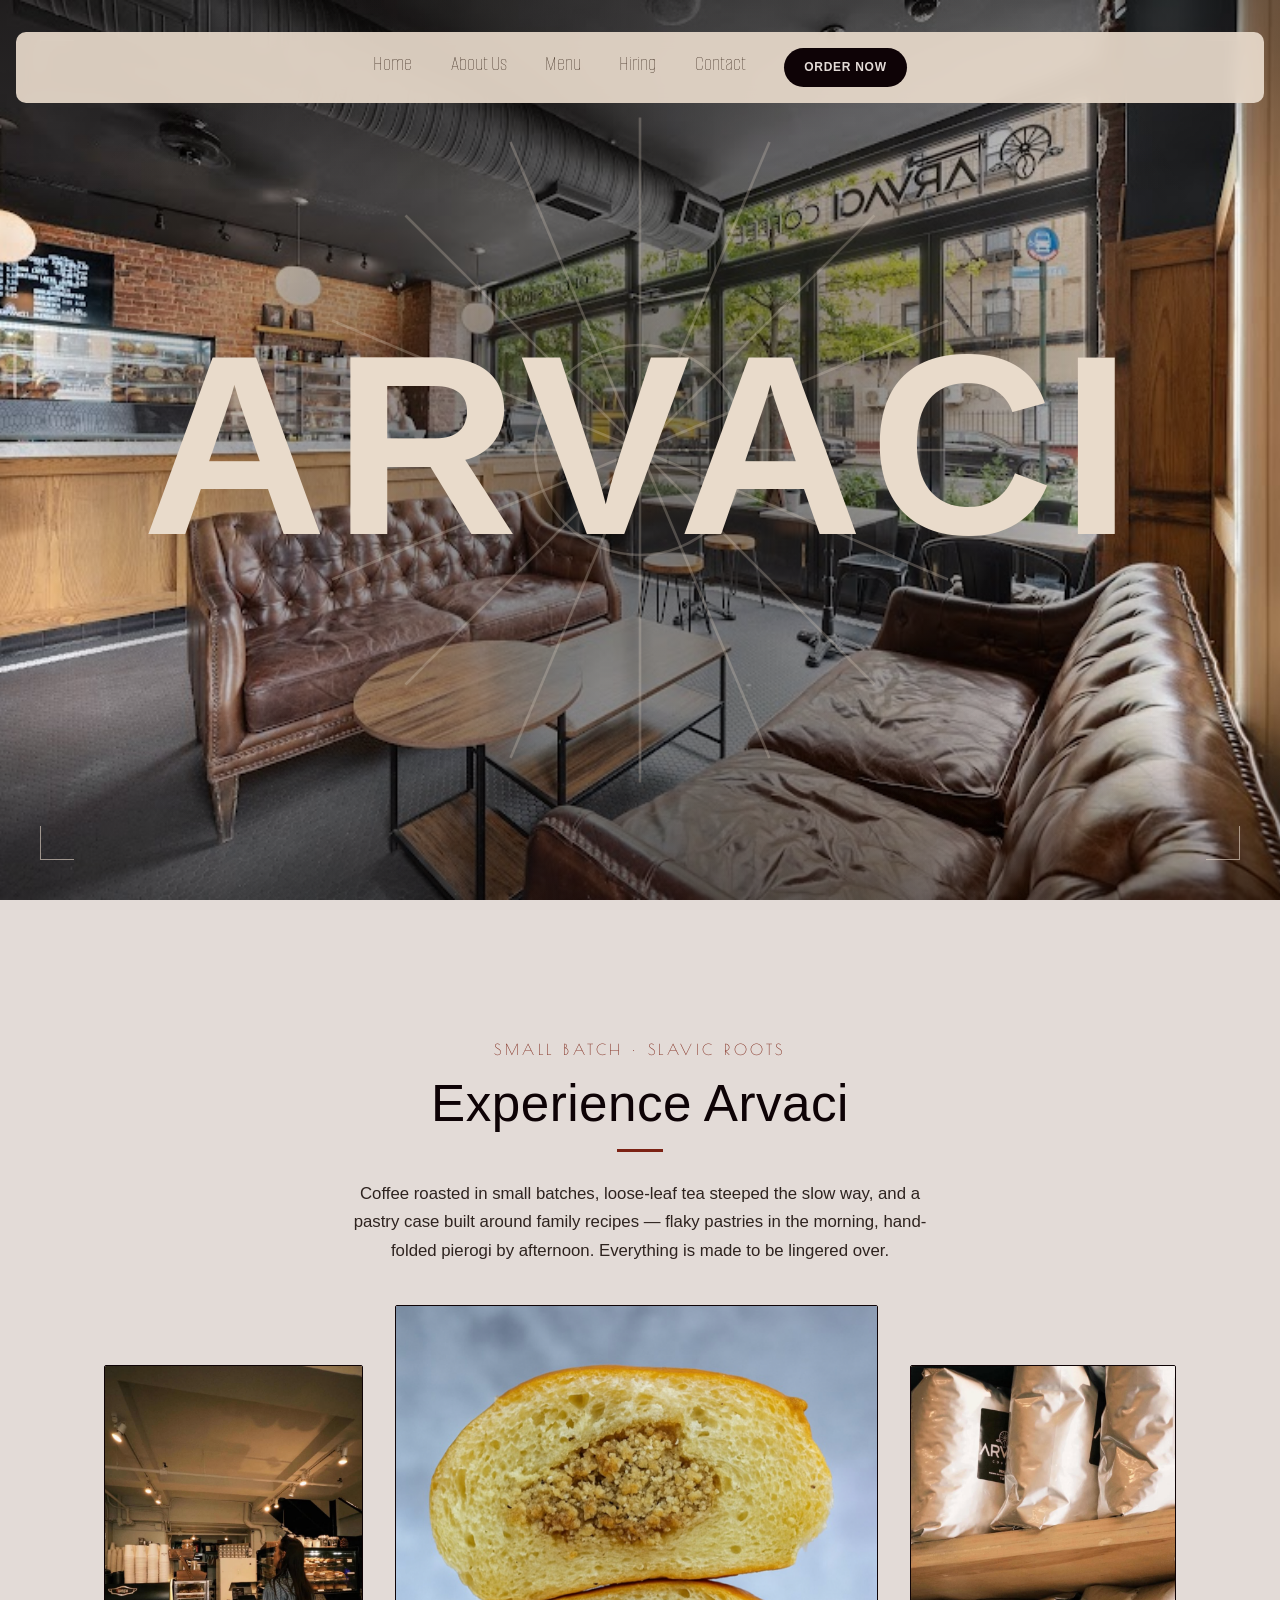
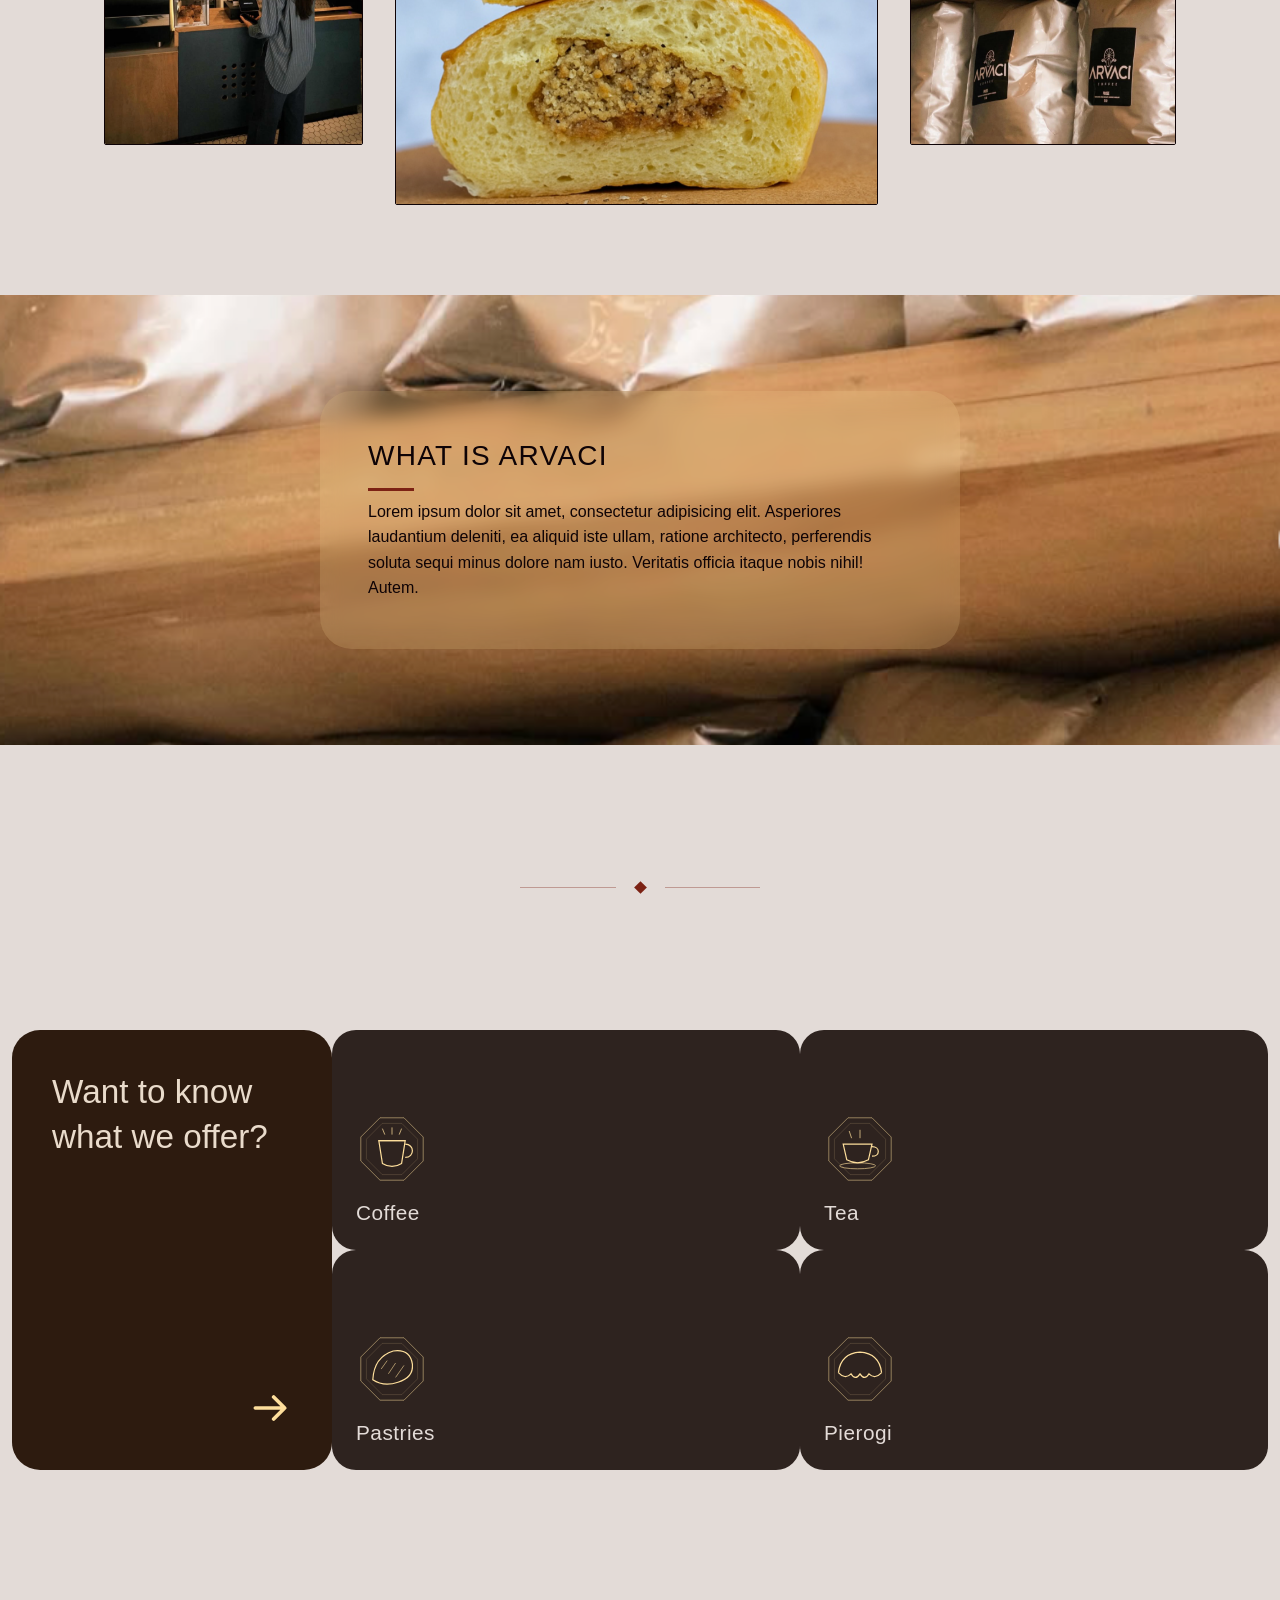
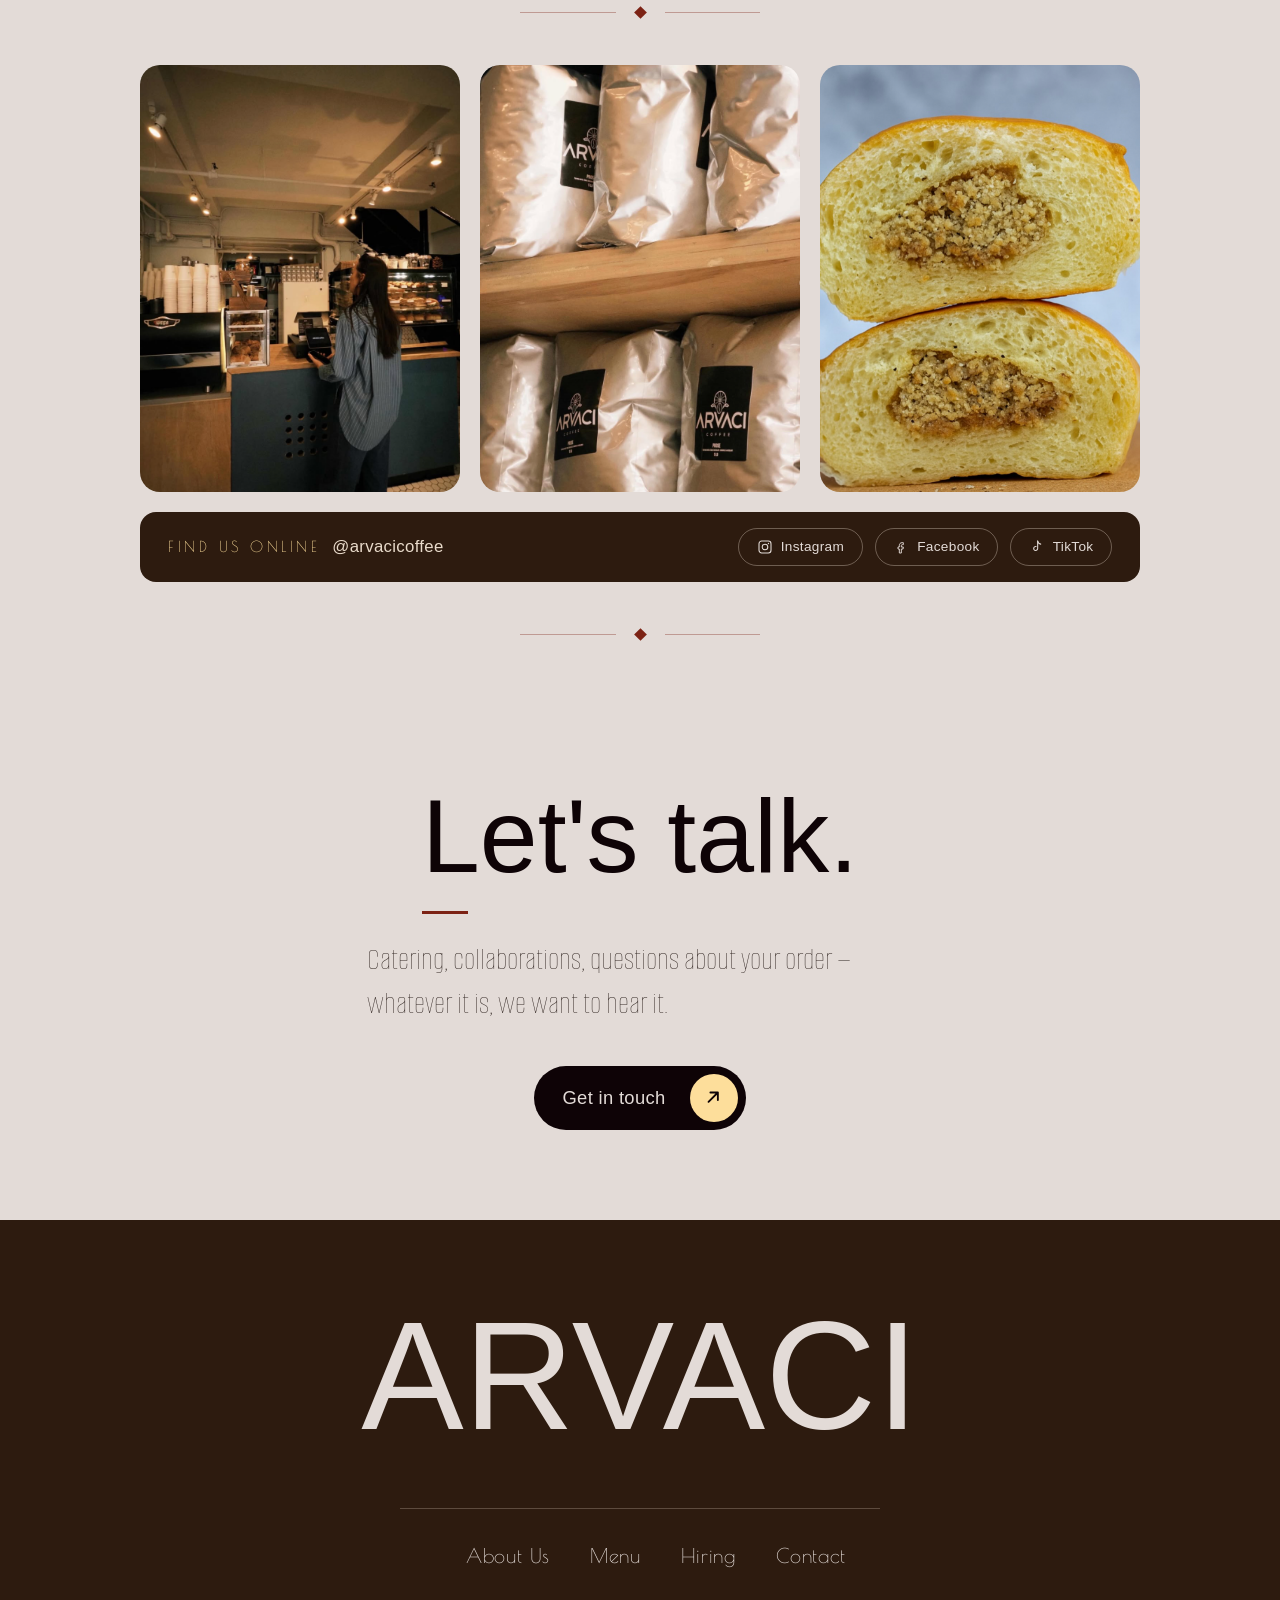
==== commit 8d87ce49: "clean home page - July 5, 2026" ====
--- a/index.html
+++ b/index.html
@@ -73,10 +73,12 @@
                 <a href="index.html" id="brand">ARVACI</a>
 
                 <ul class="nav-links" id="mobile-nav">
+                    <li><a href="index.html">Home</a></li>
                     <li><a href="about.html">About Us</a></li>
                     <li><a href="menu.html">Menu</a></li>
                     <li><a href="hiring.html">Hiring</a></li>
                     <li><a href="contact.html">Contact</a></li>
+                    <li><a href="https://www.arvacicoffeenyc.com" class="nav-cta">Order Now</a></li>
                 </ul>
 
                 <button class="nav-toggle" id="hamburger" aria-label="Open navigation menu" aria-expanded="false" aria-controls="mobile-nav">
@@ -245,8 +247,8 @@
                 <h3 class="reveal-heading deco-heading">Let's talk.</h3>
                 <h4 class="fade-up">Catering, collaborations, questions about your order — whatever it is, we want to hear it.</h4>
                 <div class="btn-wrapper fade-up">
-                    <a href="mailto:hello@arvacicoffee.com">
-                        <p>Send us an email</p> 
+                    <a href="contact.html">
+                        <p>Get in touch</p> 
                         <div class="arrow-wrapper">
                             <svg viewBox="0 0 24 24" fill="none" xmlns="http://www.w3.org/2000/svg" aria-hidden="true">
                                 <path d="M7 17L17 7M17 7H9M17 7V15" stroke="currentColor" stroke-width="2" stroke-linecap="round" stroke-linejoin="round"/>
--- a/css/style-index.css
+++ b/css/style-index.css
@@ -211,10 +211,12 @@
   
   .nav-links {
     display: flex;
+    flex-wrap: wrap;
+    justify-content: center;
     list-style-type: none;
     padding: 0;
     margin: 0;
-    gap: 5rem;
+    gap: clamp(1.25rem, 3vw, 3.5rem);
     transition: var(--transition-base);
   }
 
@@ -224,12 +226,14 @@
       overflow: hidden;
       opacity: 0;
       visibility: hidden;
+      flex-wrap: nowrap;
       transform: translateY(-15px);
       transition: max-height var(--transition-base), opacity var(--transition-base), transform var(--transition-base), visibility var(--transition-base);
     }
 
     .nav-links.active {
-      max-height: 500px;
+      max-height: min(80vh, 700px);
+      overflow-y: auto;
       opacity: 1;
       visibility: visible;
       transform: translateY(0);
@@ -240,12 +244,35 @@
     text-decoration: none;
     color: var(--dark-coffee);
     font-family: 'Alumni Sans Pinstripe', 'Times New Roman', Times, serif;
-    font-size: 2.1rem;
+    font-size: clamp(1.3rem, 1.7vw, 2.1rem);
+    white-space: nowrap;
     transition: color 0.3s ease;
   }
   
   .nav-links li a:hover {
     color: var(--mahogany-red);
+  }
+
+  /* "Order Now" reads as an external CTA, not another nav item, so it gets
+     its own compact pill instead of competing for space at display size */
+  .nav-links li a.nav-cta {
+    font-family: sans-serif;
+    font-size: 0.75rem;
+    font-weight: 600;
+    letter-spacing: 0.06em;
+    text-transform: uppercase;
+    background-color: var(--coffee-bean);
+    color: var(--dust-grey);
+    padding: 0.65rem 1.25rem;
+    border-radius: 50px;
+    display: inline-flex;
+    align-items: center;
+    transition: background-color 0.3s ease, color 0.3s ease;
+  }
+
+  .nav-links li a.nav-cta:hover {
+    background-color: var(--mahogany-red);
+    color: var(--dust-grey);
   }
   
   /* Hamburger Toggle Button Styling */
@@ -809,7 +836,7 @@
     font-family: 'Alumni Sans Pinstripe', 'Times New Roman', Times, serif;
     font-weight: 400;
     color: var(--dark-coffee-2);
-    font-size: clamp(1.3rem, 5.2vw, 1.7rem);
+    font-size: clamp(1.5rem, 6vw, 1.95rem);
     line-height: 1.4;
     margin: 0 0 1rem;
     max-width: 42ch;
@@ -971,6 +998,15 @@
       border-radius: 0 0 10px 10px;
       box-shadow: 0 10px 25px rgba(0,0,0,0.3);
     }
+
+    .nav-links li a {
+      font-size: 2.1rem;
+    }
+
+    .nav-links li a.nav-cta {
+      font-size: 0.85rem;
+      padding: 0.85rem 1.75rem;
+    }
   
     .nav-toggle.open span:nth-child(1) {
       transform: translateY(9px) rotate(45deg);
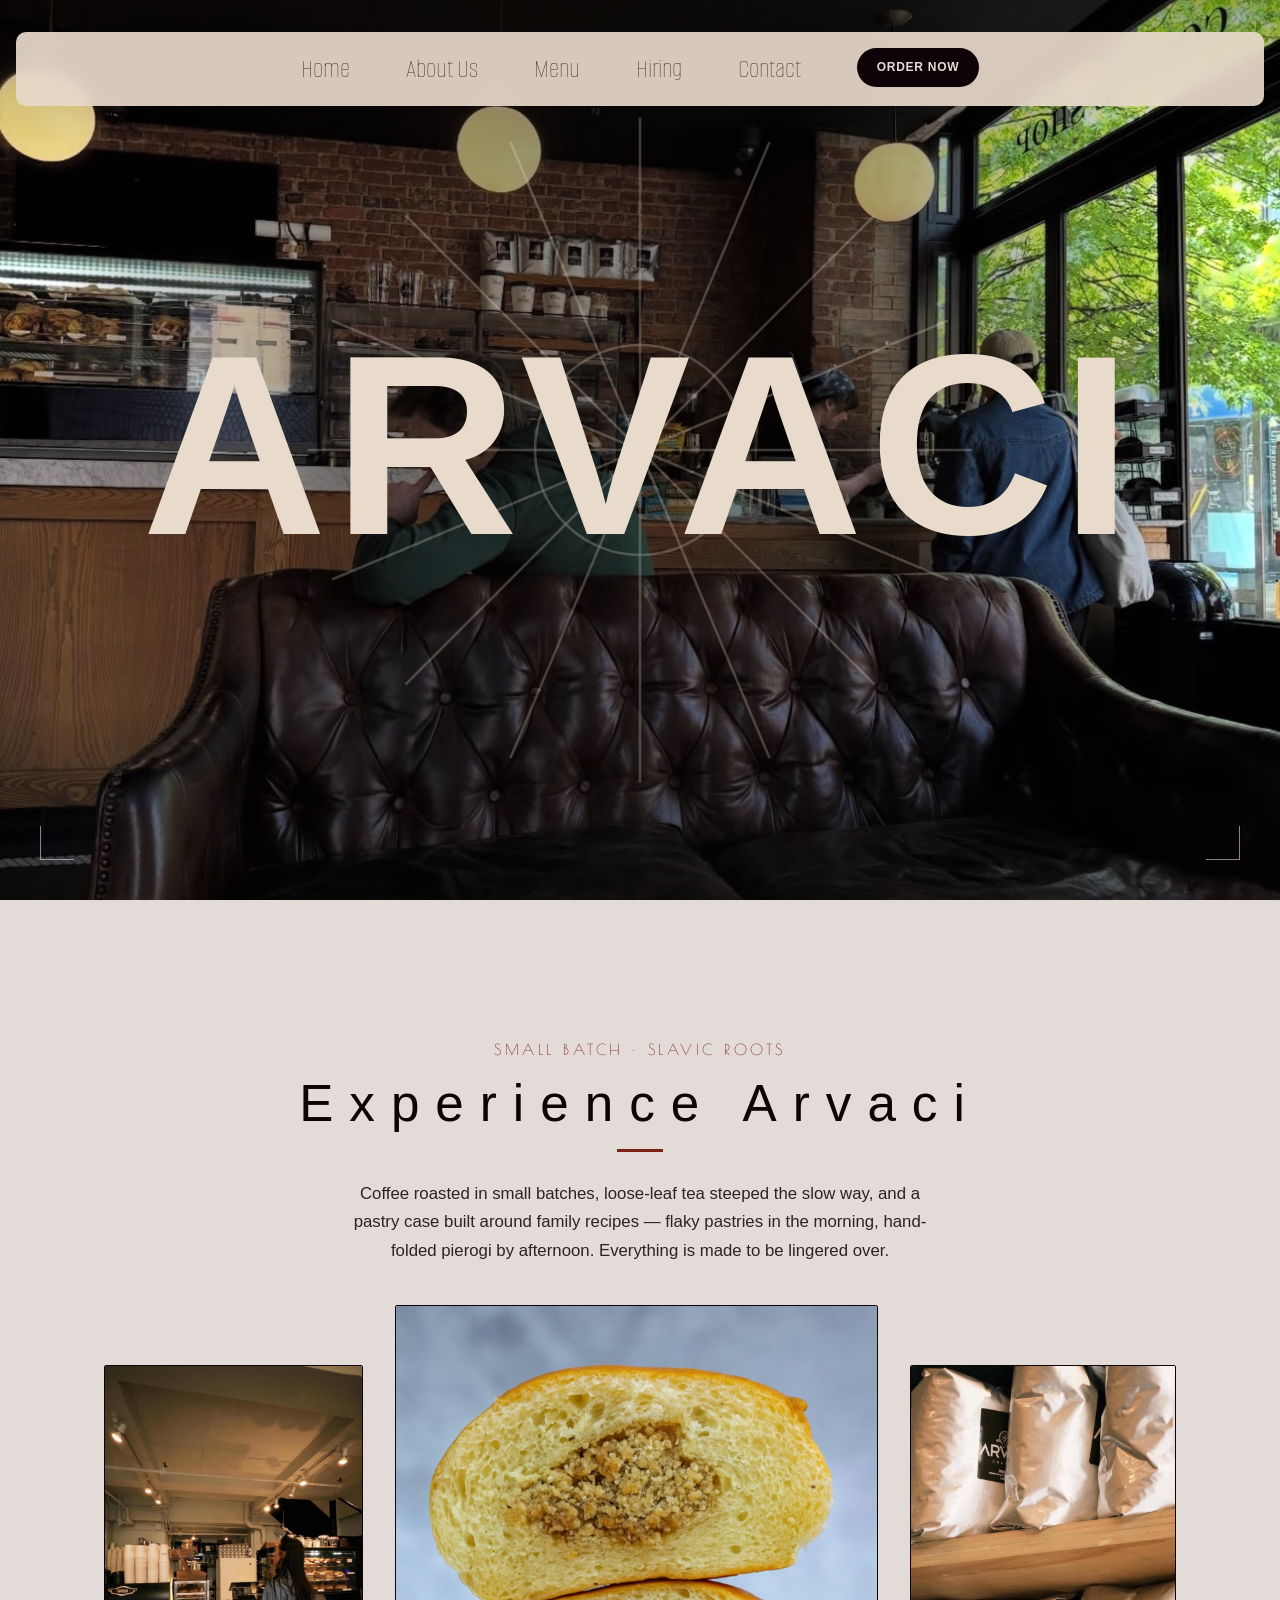
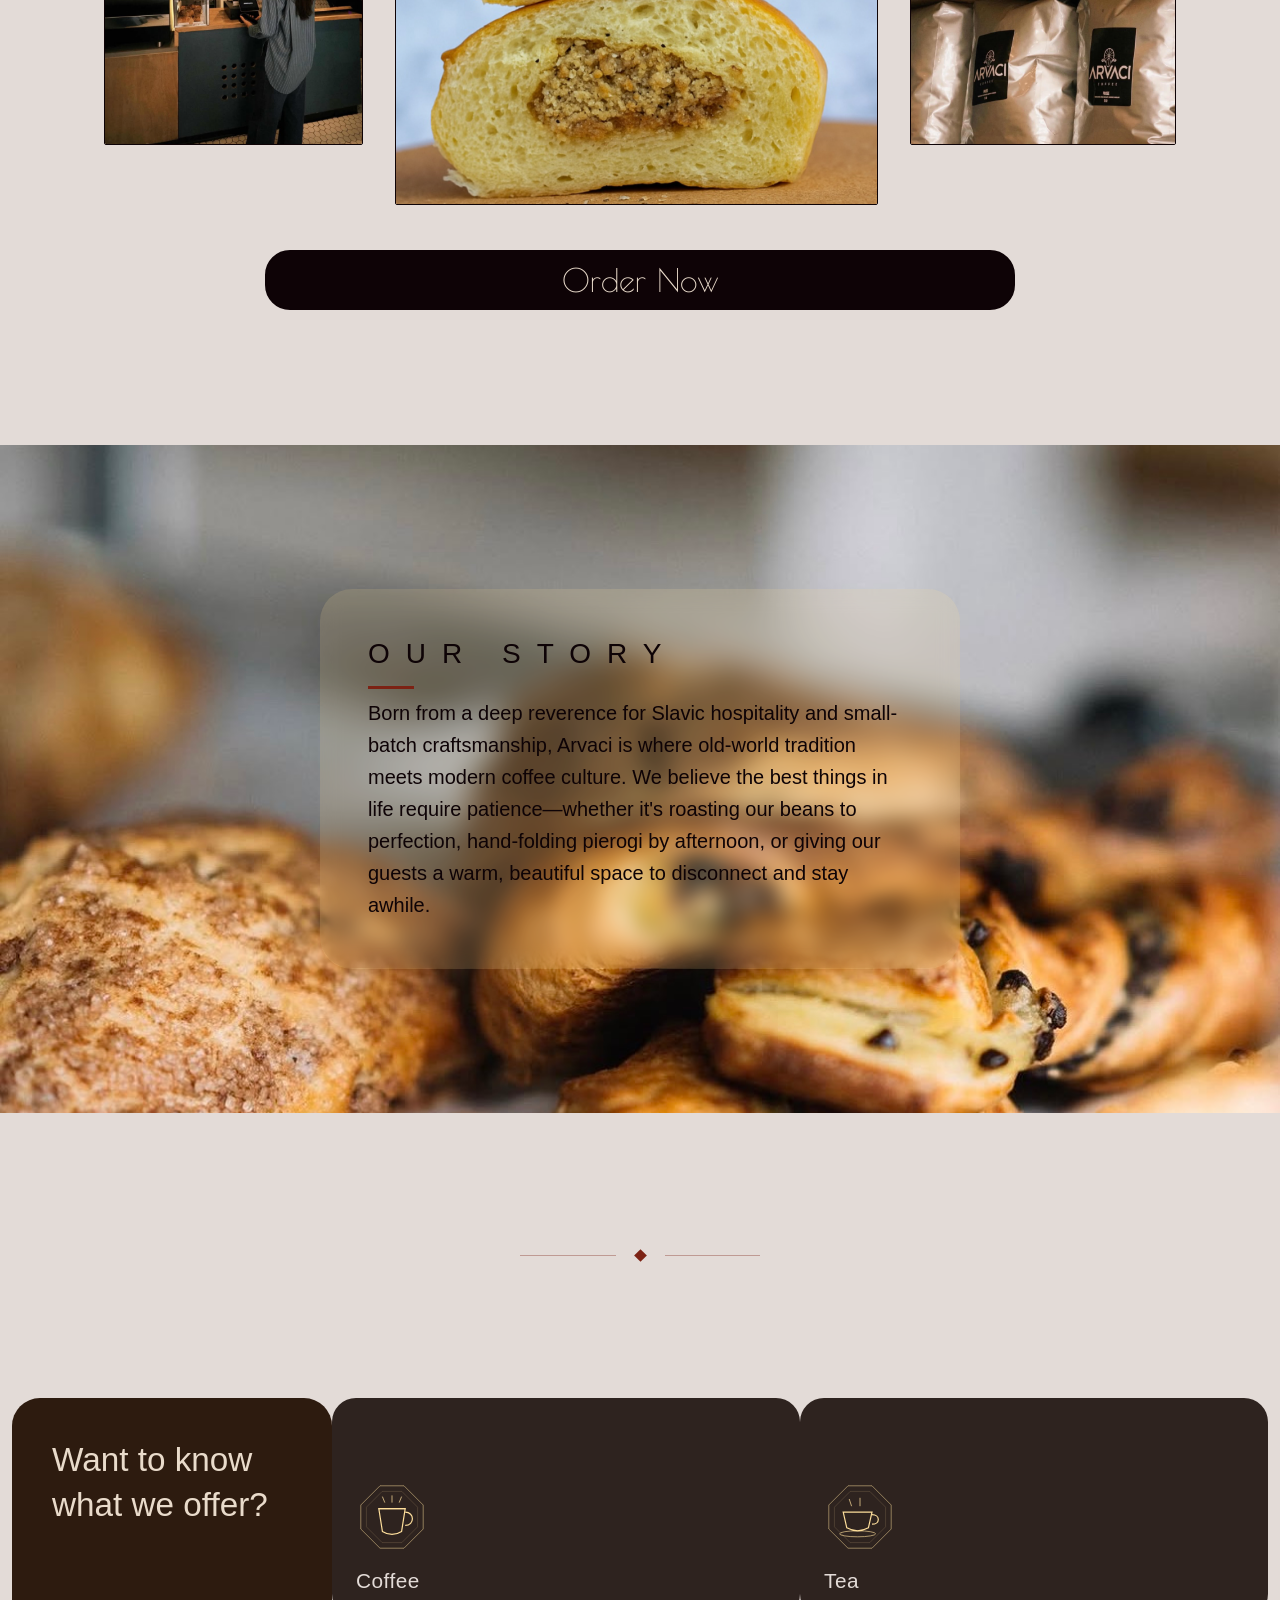
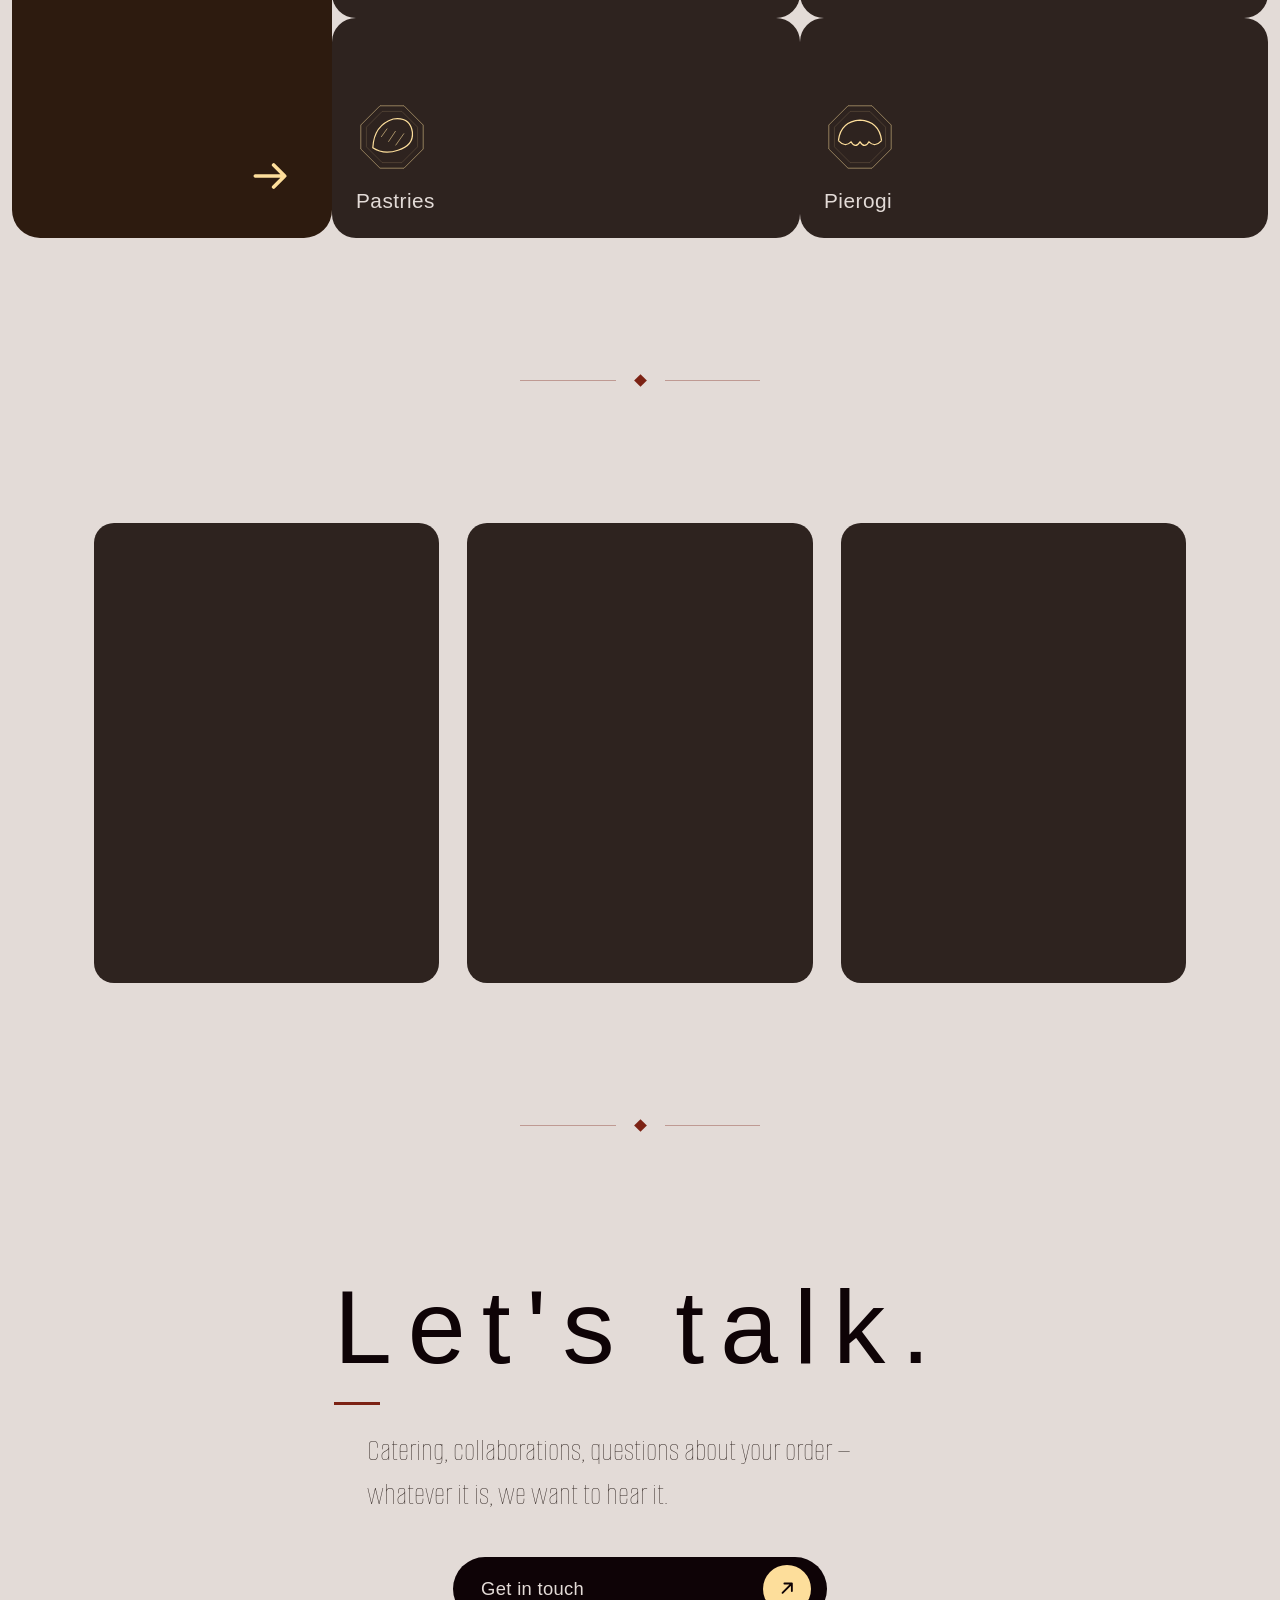
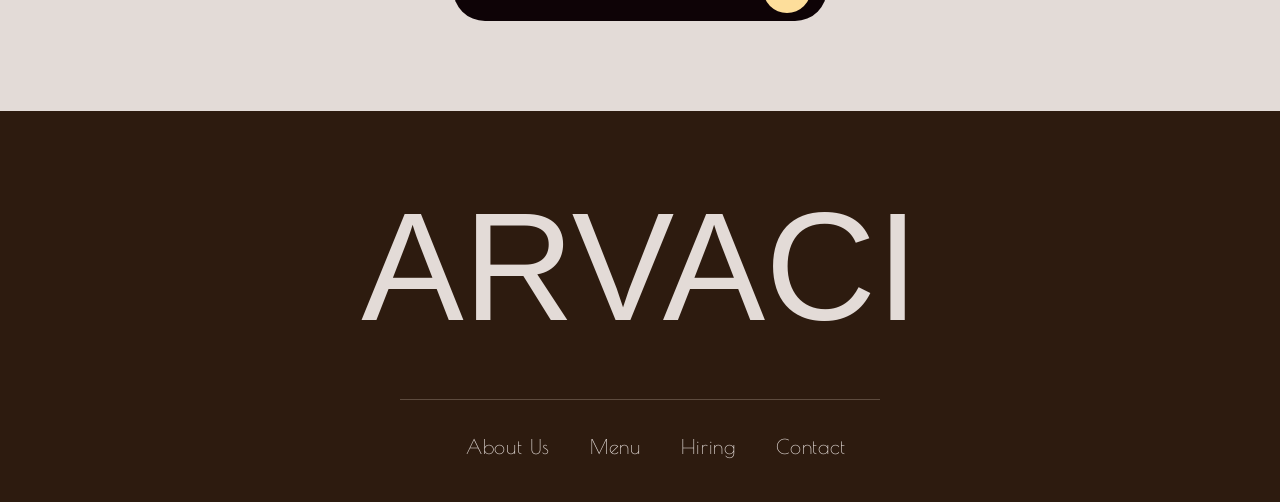
==== commit 72d8fb79: "Complete work on hero page - July 6, 2026" ====
--- a/index.html
+++ b/index.html
@@ -95,7 +95,7 @@
             <!-- HERO -->
             <div id="hero">
                 <div class="hero-overlay-content">
-                    <img src="arvaci-ASSETS/hero-img.jpg" alt="Hero image of arvaci">
+                    <img src="arvaci-ASSETS/heroimg.jpg" alt="Hero image of arvaci">
                     <div class="hero-scrim" aria-hidden="true"></div>
                     <div class="hero-frame" aria-hidden="true">
                         <span class="corner tl"></span>
@@ -140,12 +140,15 @@
                     <img class="fade-up" src="arvaci-ASSETS/sitepic-3.png" alt="ARVACI">
                     <img class="fade-up" src="arvaci-ASSETS/sitepic-2.png" alt="ARVACI">
                 </div>
+                <div class="order-btn-cta">
+                    <a href="https://www.arvacicoffeenyc.com"> Order Now</a>
+                </div>
             </div>
              <!-- STORY -->
-            <div class="container" id="story">
+             <div class="container" id="story">
                 <section id="copy-wrapper" class="fade-up">
-                    <h3 class="deco-heading">What is Arvaci</h3>
-                    <p>Lorem ipsum dolor sit amet, consectetur adipisicing elit. Asperiores laudantium deleniti, ea aliquid iste ullam, ratione architecto, perferendis soluta sequi minus dolore nam iusto. Veritatis officia itaque nobis nihil! Autem.</p>
+                    <h3 class="deco-heading">Our Story</h3>
+                    <p>Born from a deep reverence for Slavic hospitality and small-batch craftsmanship, Arvaci is where old-world tradition meets modern coffee culture. We believe the best things in life require patience—whether it's roasting our beans to perfection, hand-folding pierogi by afternoon, or giving our guests a warm, beautiful space to disconnect and stay awhile.</p>
                 </section>
             </div>
             <div class="deco-divider" aria-hidden="true"><span></span></div>
@@ -201,45 +204,21 @@
             <div class="container" id="social">
                 <div class="social-showcase fade-up">
                     <div class="video-grid">
+                        
                         <div class="video-frame">
-                            <video muted loop autoplay playsinline preload="metadata" poster="arvaci-ASSETS/sitepic-1.png">
-                                <source src="arvaci-ASSETS/social-clip-1.mp4" type="video/mp4">
-                            </video>
-                        </div>
+                            <iframe src="https://www.instagram.com/reel/DOOvkUXAFwI/embed" width="100%" height="480" frameborder="0" scrolling="no" allowtransparency="true"></iframe>
+                        </div>
+
                         <div class="video-frame">
-                            <video muted loop autoplay playsinline preload="metadata" poster="arvaci-ASSETS/sitepic-2.png">
-                                <source src="arvaci-ASSETS/social-clip-2.mp4" type="video/mp4">
-                            </video>
-                        </div>
+                            <iframe src="https://www.instagram.com/reel/DYGbNbaA-0e/embed" width="100%" height="480" frameborder="0" scrolling="no" allowtransparency="true"></iframe>
+                        </div>
+                        
                         <div class="video-frame">
-                            <video muted loop autoplay playsinline preload="metadata" poster="arvaci-ASSETS/sitepic-3.png">
-                                <source src="arvaci-ASSETS/social-clip-3.mp4" type="video/mp4">
-                            </video>
-                        </div>
+                            <iframe src="https://www.instagram.com/reel/DRNZFqaiXv8/embed" width="100%" height="480" frameborder="0" scrolling="no" allowtransparency="true"></iframe>
+                        </div>
+                        
                     </div>
-                    <div class="social-caption">
-                        <div class="social-caption-text">
-                            <span class="eyebrow">Find us online</span>
-                            <span class="social-handle">@arvacicoffee</span>
-                        </div>
-                        <div class="social-links">
-                            <a href="https://instagram.com/arvacicoffee" target="_blank" rel="noopener">
-                                <svg viewBox="0 0 24 24"><use href="#icon-instagram"/></svg>
-                                <span>Instagram</span>
-                            </a>
-                            <a href="https://facebook.com/arvacicoffee" target="_blank" rel="noopener">
-                                <svg viewBox="0 0 24 24"><use href="#icon-facebook"/></svg>
-                                <span>Facebook</span>
-                            </a>
-                            <a href="https://tiktok.com/@arvacicoffee" target="_blank" rel="noopener">
-                                <svg viewBox="0 0 24 24"><use href="#icon-tiktok"/></svg>
-                                <span>TikTok</span>
-                            </a>
-                        </div>
-                    </div>
-                </div>
-            </div>
-
+                    
             <div class="deco-divider" aria-hidden="true"><span></span></div>
 
             <!-- CONTACT LAUNCH POINT -->
--- a/css/style-index.css
+++ b/css/style-index.css
@@ -124,6 +124,7 @@
   .deco-heading {
     position: relative;
     padding-bottom: 1.1rem;
+    letter-spacing: 1rem !important;
   }
 
   .deco-heading::after {
@@ -204,8 +205,8 @@
     text-decoration: none;
     color: var(--dark-coffee);
     font-family: sans-serif;
-    font-size: 1.5rem;
-    font-weight: 600;
+    font-size: 1.95rem;
+    font-weight: 500;
     letter-spacing: 0.05rem;
   }
   
@@ -216,7 +217,7 @@
     list-style-type: none;
     padding: 0;
     margin: 0;
-    gap: clamp(1.25rem, 3vw, 3.5rem);
+    gap: clamp(2.95rem, 6vw, 3.5rem);
     transition: var(--transition-base);
   }
 
@@ -244,7 +245,7 @@
     text-decoration: none;
     color: var(--dark-coffee);
     font-family: 'Alumni Sans Pinstripe', 'Times New Roman', Times, serif;
-    font-size: clamp(1.3rem, 1.7vw, 2.1rem);
+    font-size: clamp(1.75rem, 1.7vw, 2.1rem);
     white-space: nowrap;
     transition: color 0.3s ease;
   }
@@ -508,6 +509,44 @@
     height: 500px;
   }
 
+  .order-btn-cta{
+  
+  }
+
+  .order-btn-cta a{
+    display: flex;
+    justify-content: center;
+    text-align: center;
+    margin: 5vh auto;
+    font-size: 2rem;
+    text-decoration: none;
+    padding: .25rem;
+    border: 2px solid var(--coffee-bean);
+    border-radius: 25px;
+    color: var(--almond-cream);
+    background-color: var(--coffee-bean);
+    font-family: 'Poiret One', sans-serif;
+    width: 90%;
+    max-width: 750px;
+
+    transition: background-color 0.3s cubic-bezier(0.4, 0, 0.2, 1),
+              color 0.3s cubic-bezier(0.4, 0, 0.2, 1),
+              transform 0.3s cubic-bezier(0.4, 0, 0.2, 1);
+  }
+
+  .order-btn-cta a:hover {
+    background-color: transparent;
+    color: var(--coffee-bean);
+    /* Modern micro-interaction: subtle lift and expand */
+    transform: translateY(-2px) scale(1.02); 
+  }
+  
+  .order-btn-cta a:active {
+    /* Provides quick tactile feedback when clicked */
+    transform: translateY(0) scale(0.99);
+  }
+
+
   /* ─────────────────────────────────────────────
     STORY
   ───────────────────────────────────────────── */
@@ -515,10 +554,10 @@
     position: relative;
     display: flex;
     justify-content: center;
-    background-image: url('../arvaci-ASSETS/sitepic-2.png');
+    background-image: url('../arvaci-ASSETS/aboutimg.jpg');
     background-size: cover;
     background-position: center;
-    padding: 6rem 2rem;
+    padding: 9rem 2rem;
     margin-bottom: 10vh;
   }
 
@@ -544,6 +583,7 @@
     color: var(--coffee-bean);
     line-height: 1.6;
     margin-bottom: 0;
+    font-size: 1.25rem;
   }
 
 
@@ -673,7 +713,7 @@
   }
 
 
-  /* ─────────────────────────────────────────────
+/* ─────────────────────────────────────────────
     SOCIAL
   ───────────────────────────────────────────── */
   #social {
@@ -682,14 +722,17 @@
   }
 
   .social-showcase {
-    max-width: 1000px;
+    max-width: 1140px; /* Expanded grid frame slightly to make all videos larger overall */
     margin: 0 auto;
+    padding: 0 1.5rem;
   }
 
   .video-grid {
     display: grid;
     grid-template-columns: repeat(3, 1fr);
-    gap: 1.25rem;
+    gap: 1.75rem; /* Slightly wider gap for premium breathability */
+    padding: 10vh 0;
+    align-items: center; /* Ensures the left and right elements anchor beautifully on the vertical middle */
   }
 
   .video-frame {
@@ -698,6 +741,25 @@
     border-radius: 20px;
     overflow: hidden;
     background-color: var(--dark-coffee-2);
+    transition: transform 0.4s cubic-bezier(0.4, 0, 0.2, 1), box-shadow 0.4s cubic-bezier(0.4, 0, 0.2, 1);
+  }
+
+  .video-grid a:nth-child(2) .video-frame {
+    transform: scale(1.08); 
+    box-shadow: 0 14px 35px rgba(7, 4, 3, 0.2);
+    z-index: 2; 
+  }
+
+  /* Smooth interactive lift transitions on hover */
+  .video-grid a:nth-child(1):hover .video-frame,
+  .video-grid a:nth-child(3):hover .video-frame {
+    transform: translateY(-4px) scale(1.02);
+    box-shadow: 0 10px 24px rgba(7, 4, 3, 0.15);
+  }
+
+  .video-grid a:nth-child(2):hover .video-frame {
+    transform: scale(1.11) translateY(-4px); 
+    box-shadow: 0 18px 45px rgba(7, 4, 3, 0.3);
   }
 
   .video-frame video {
@@ -843,12 +905,16 @@
   }
 
   .btn-wrapper{
-    padding: .5rem;
-    padding-left: 1.75rem;
+    padding: .5rem 1rem .5rem 1.75rem; /* Added symmetrical protection on the right side */
     border-radius: 50px;
-    margin: 0;
+    margin: auto;
     background-color: var(--coffee-bean);
     transition: transform 0.3s ease, box-shadow 0.3s ease;
+    width: 35%;
+    min-width: 280px; 
+    display: flex;
+    align-items: center;
+    justify-content: center;
   }
 
   .btn-wrapper:hover {
@@ -862,7 +928,9 @@
     display: flex;
     flex-direction: row;
     align-items: center;
-    gap: 1.5rem;
+    justify-content: space-between; 
+    width: 100%;
+    gap: clamp(1.5rem, 5vw, 5rem); 
   }
 
   .btn-wrapper p{
@@ -967,6 +1035,27 @@
       height: 400px;
     }
   }
+
+  @media (max-width: 900px) {
+    .video-grid {
+      grid-template-columns: repeat(3, 1fr);
+      gap: 1rem;
+    }
+
+    .video-frame {
+      aspect-ratio: 2 / 3;
+      border-radius: 14px;
+    }
+    
+    /* Soften the scaling index slightly for medium screens */
+    .video-grid a:nth-child(2) .video-frame {
+      transform: scale(1.05);
+    }
+    .video-grid a:nth-child(2):hover .video-frame {
+      transform: scale(1.08) translateY(-2px);
+    }
+  }
+
 
   @media (max-width: 768px) {
     #navbar {
@@ -1000,7 +1089,7 @@
     }
 
     .nav-links li a {
-      font-size: 2.1rem;
+      font-size: 1.75rem;
     }
 
     .nav-links li a.nav-cta {
@@ -1090,6 +1179,36 @@
     }
   }
 
+  @media (max-width: 600px) {
+    .video-grid {
+      grid-template-columns: 1fr; /* Stacked vertically on phones */
+      gap: 2.5rem; /* Extra spacing to frame items clearly */
+    }
+
+    .video-frame {
+      aspect-ratio: 16 / 10;
+    }
+
+    /* Reset sizing overrides on mobile viewports so single-column scrolling feels uniform */
+    .video-grid a:nth-child(2) .video-frame {
+      transform: scale(1);
+    }
+    .video-grid a:hover .video-frame,
+    .video-grid a:nth-child(2):hover .video-frame {
+      transform: translateY(-2px);
+    }
+
+    .social-caption {
+      flex-direction: column;
+      align-items: flex-start;
+      padding: 1.25rem 1.5rem;
+    }
+
+    .social-links {
+      justify-content: flex-start;
+    }
+  }
+
   @media (min-width:576px){
     .container, .container-sm{
       max-width: 100%;
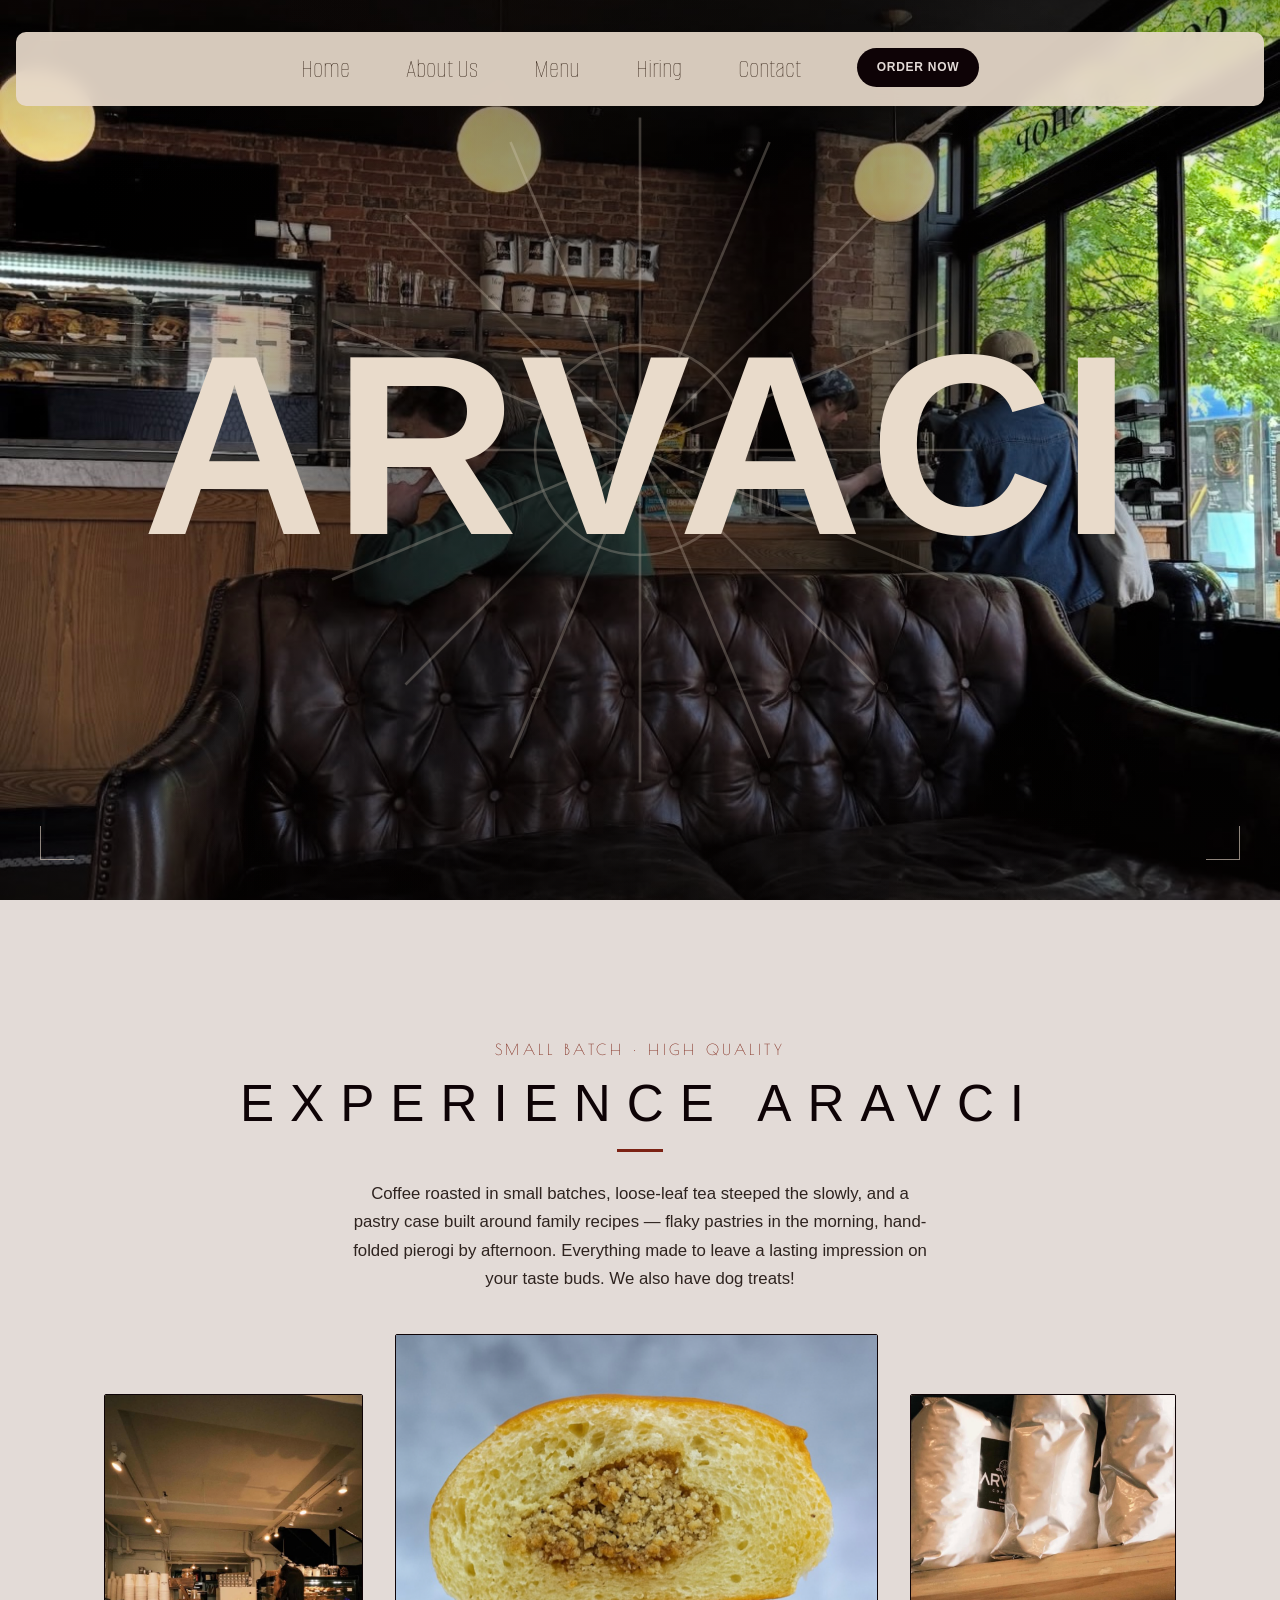
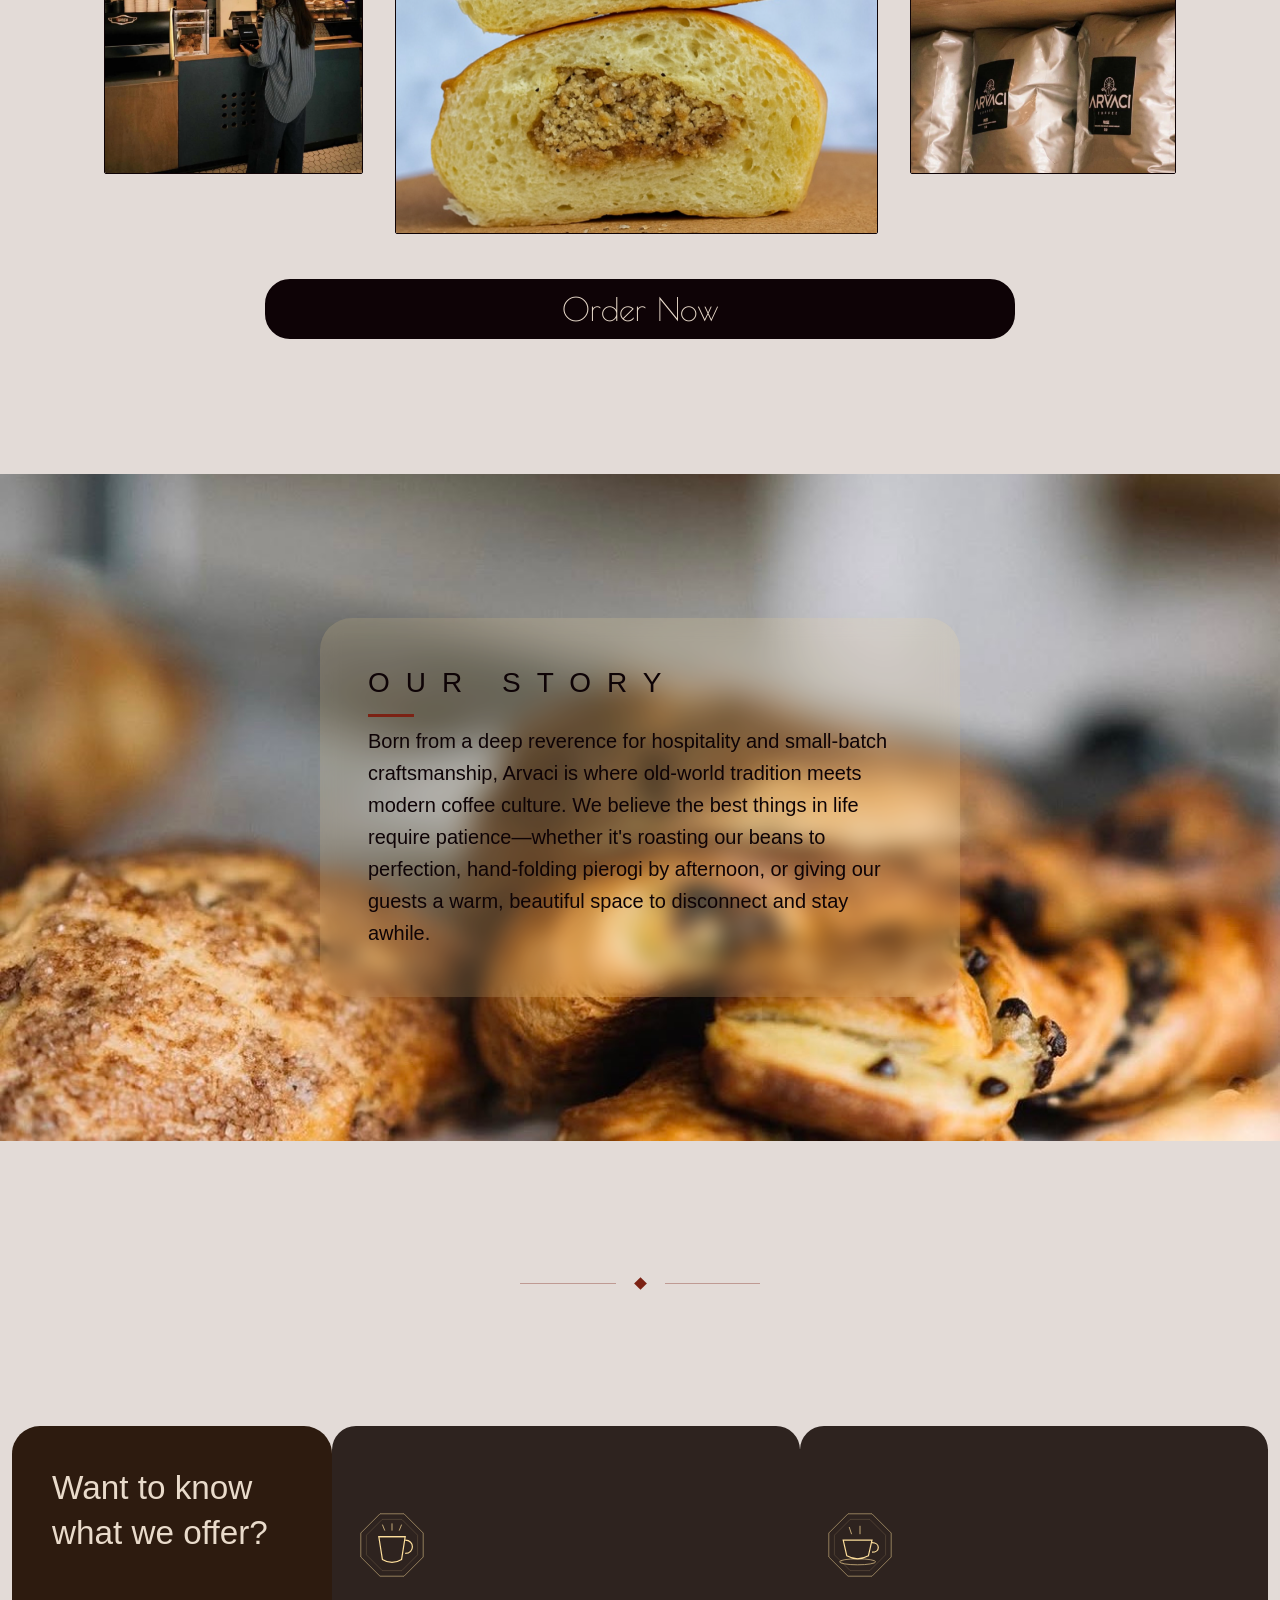
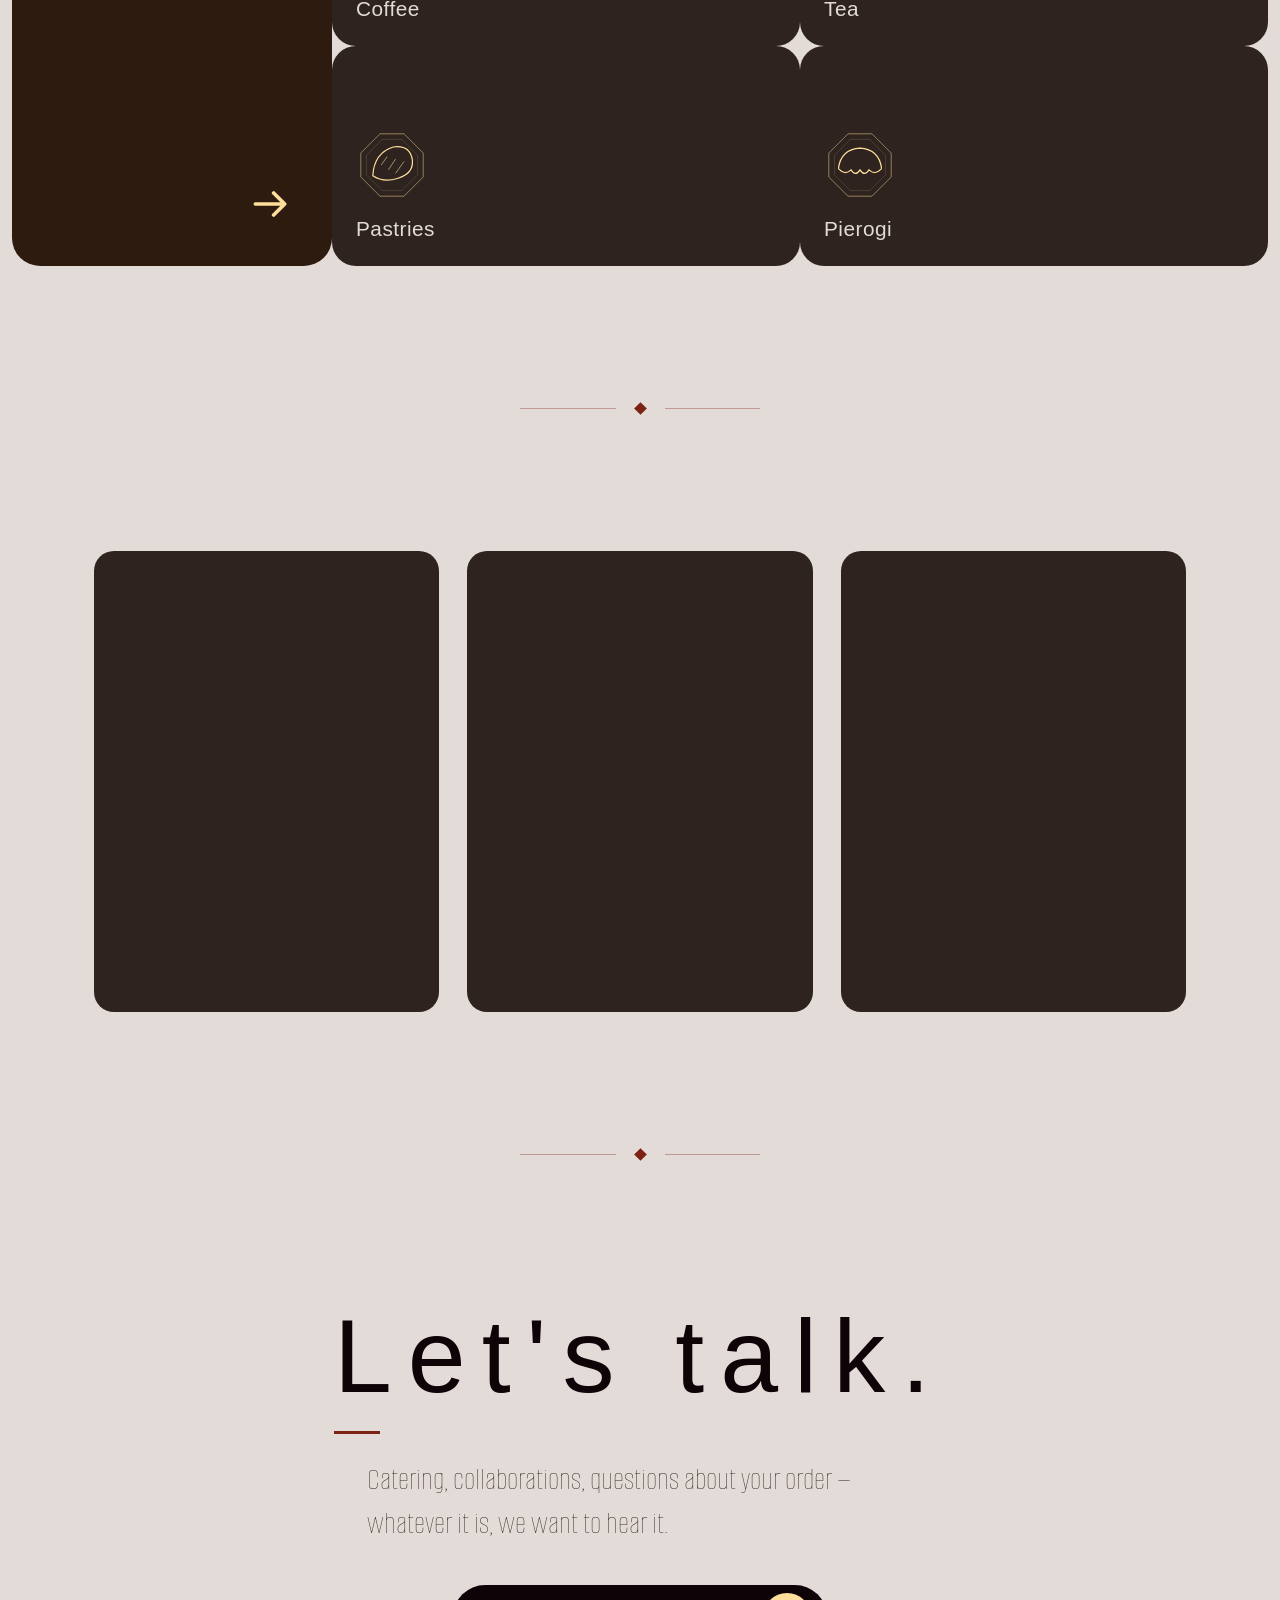
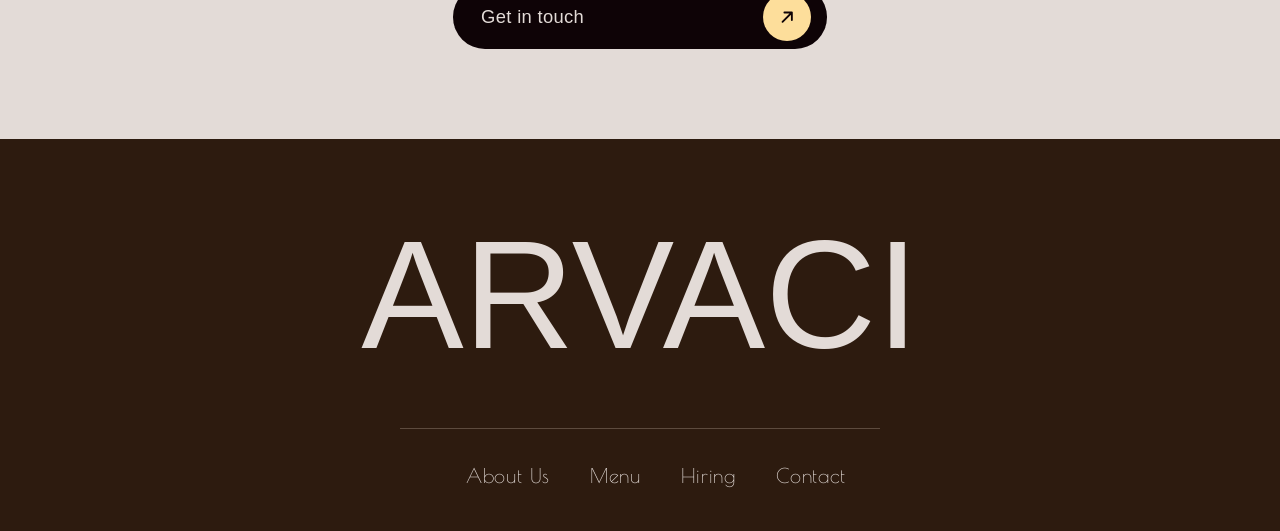
==== commit 705963b0: "Create new pages and link menu - July 7, 2026" ====
--- a/index.html
+++ b/index.html
@@ -131,9 +131,9 @@
              <!-- INTRO -->
             <div class="container" id="intro">
                 <div class="intro-header">
-                    <span class="eyebrow reveal-heading center">Small batch &middot; Slavic roots</span>
-                    <h2 class="reveal-heading deco-heading center">Experience Arvaci</h2>
-                    <p class="intro-copy reveal-heading center">Coffee roasted in small batches, loose-leaf tea steeped the slow way, and a pastry case built around family recipes &mdash; flaky pastries in the morning, hand-folded pierogi by afternoon. Everything is made to be lingered over.</p>
+                    <span class="eyebrow reveal-heading center">Small batch &middot; High Quality</span>
+                    <h2 class="reveal-heading deco-heading center">EXPERIENCE ARAVCI</h2>
+                    <p class="intro-copy reveal-heading center">Coffee roasted in small batches, loose-leaf tea steeped the slowly, and a pastry case built around family recipes &mdash; flaky pastries in the morning, hand-folded pierogi by afternoon. Everything made to leave a lasting impression on your taste buds. We also have dog treats!</p>
                 </div>
                 <div class="grid-wrapper">
                     <img class="fade-up" src="arvaci-ASSETS/sitepic-1.png" alt="ARVACI">
@@ -148,7 +148,7 @@
              <div class="container" id="story">
                 <section id="copy-wrapper" class="fade-up">
                     <h3 class="deco-heading">Our Story</h3>
-                    <p>Born from a deep reverence for Slavic hospitality and small-batch craftsmanship, Arvaci is where old-world tradition meets modern coffee culture. We believe the best things in life require patience—whether it's roasting our beans to perfection, hand-folding pierogi by afternoon, or giving our guests a warm, beautiful space to disconnect and stay awhile.</p>
+                    <p>Born from a deep reverence for hospitality and small-batch craftsmanship, Arvaci is where old-world tradition meets modern coffee culture. We believe the best things in life require patience—whether it's roasting our beans to perfection, hand-folding pierogi by afternoon, or giving our guests a warm, beautiful space to disconnect and stay awhile.</p>
                 </section>
             </div>
             <div class="deco-divider" aria-hidden="true"><span></span></div>
--- a/css/style-index.css
+++ b/css/style-index.css
@@ -976,7 +976,8 @@
   }
 
   .brand-footer h2{
-    font-size: clamp(3.5rem, 12vw, 10rem);
+    font-size: clamp(7.5rem, 12vw, 10rem);
+    font-weight: 300;
     color: var(--dust-grey);
     margin: 0;
   }
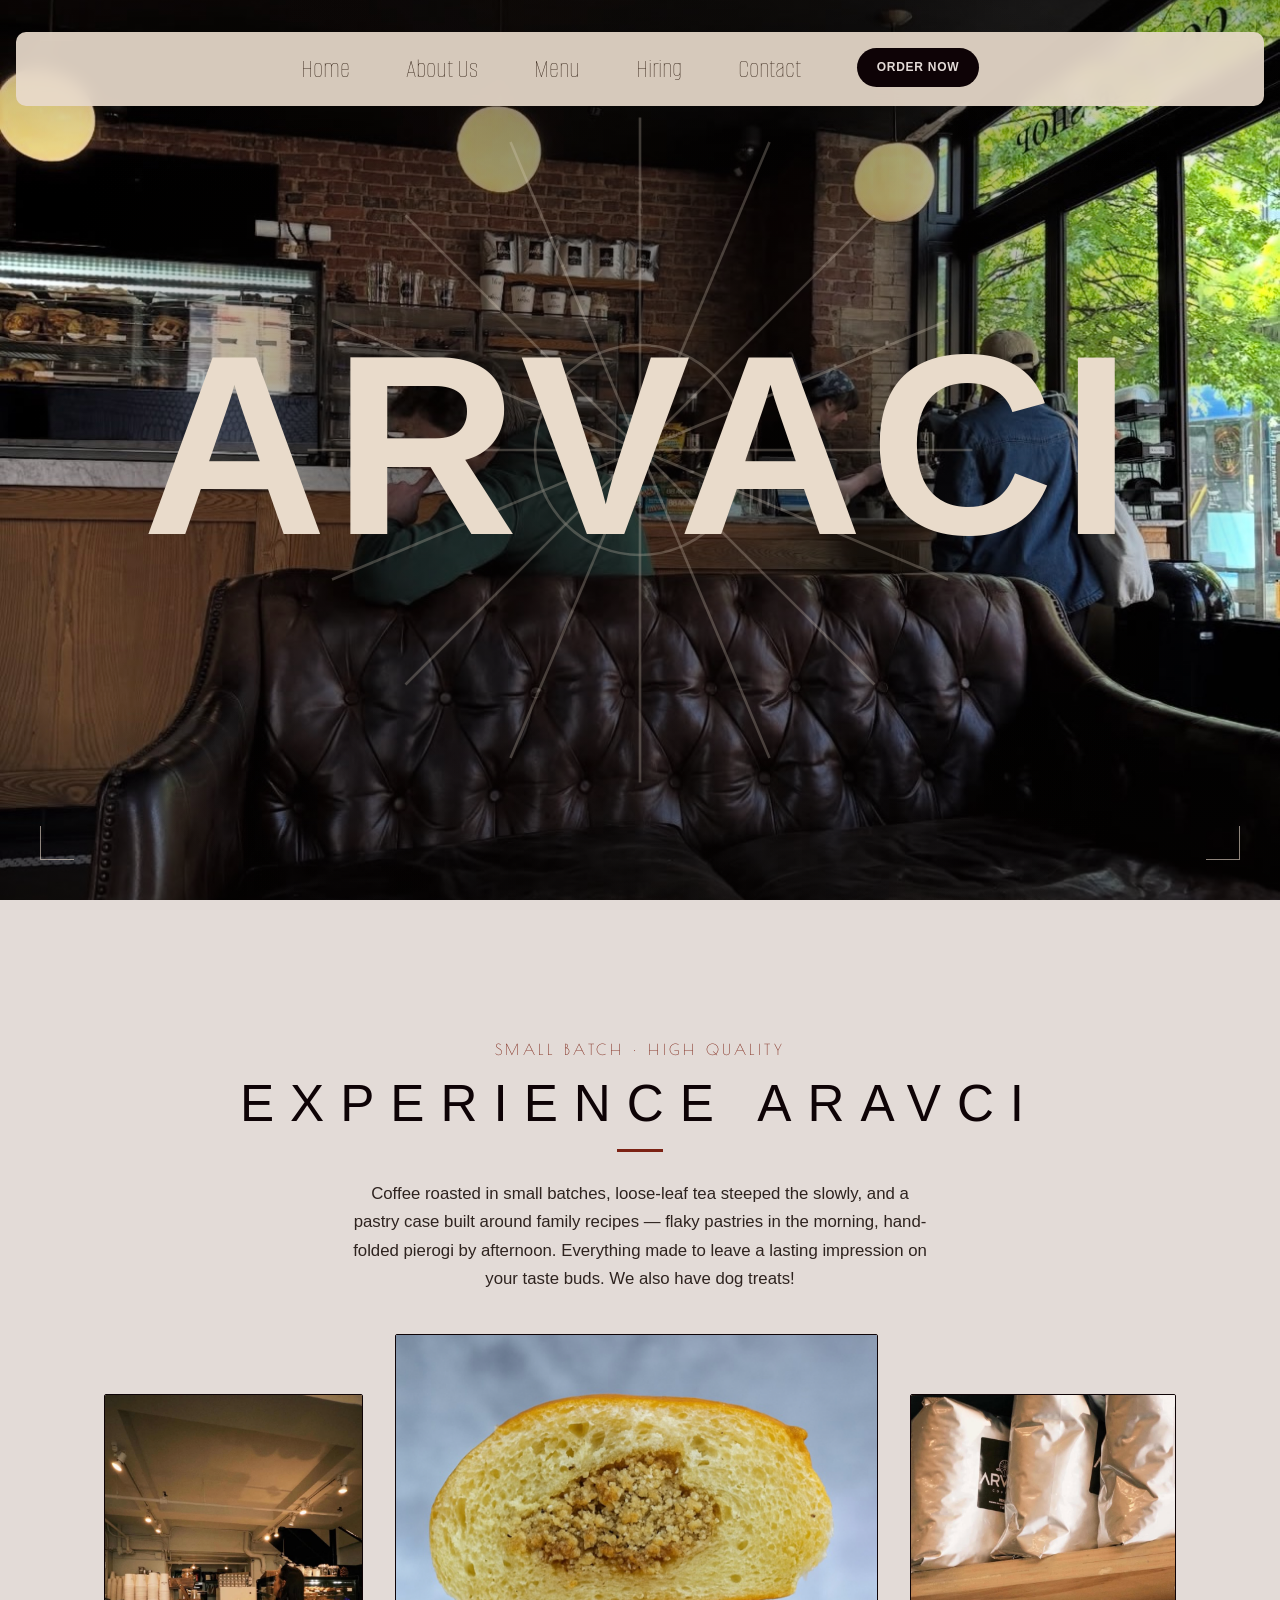
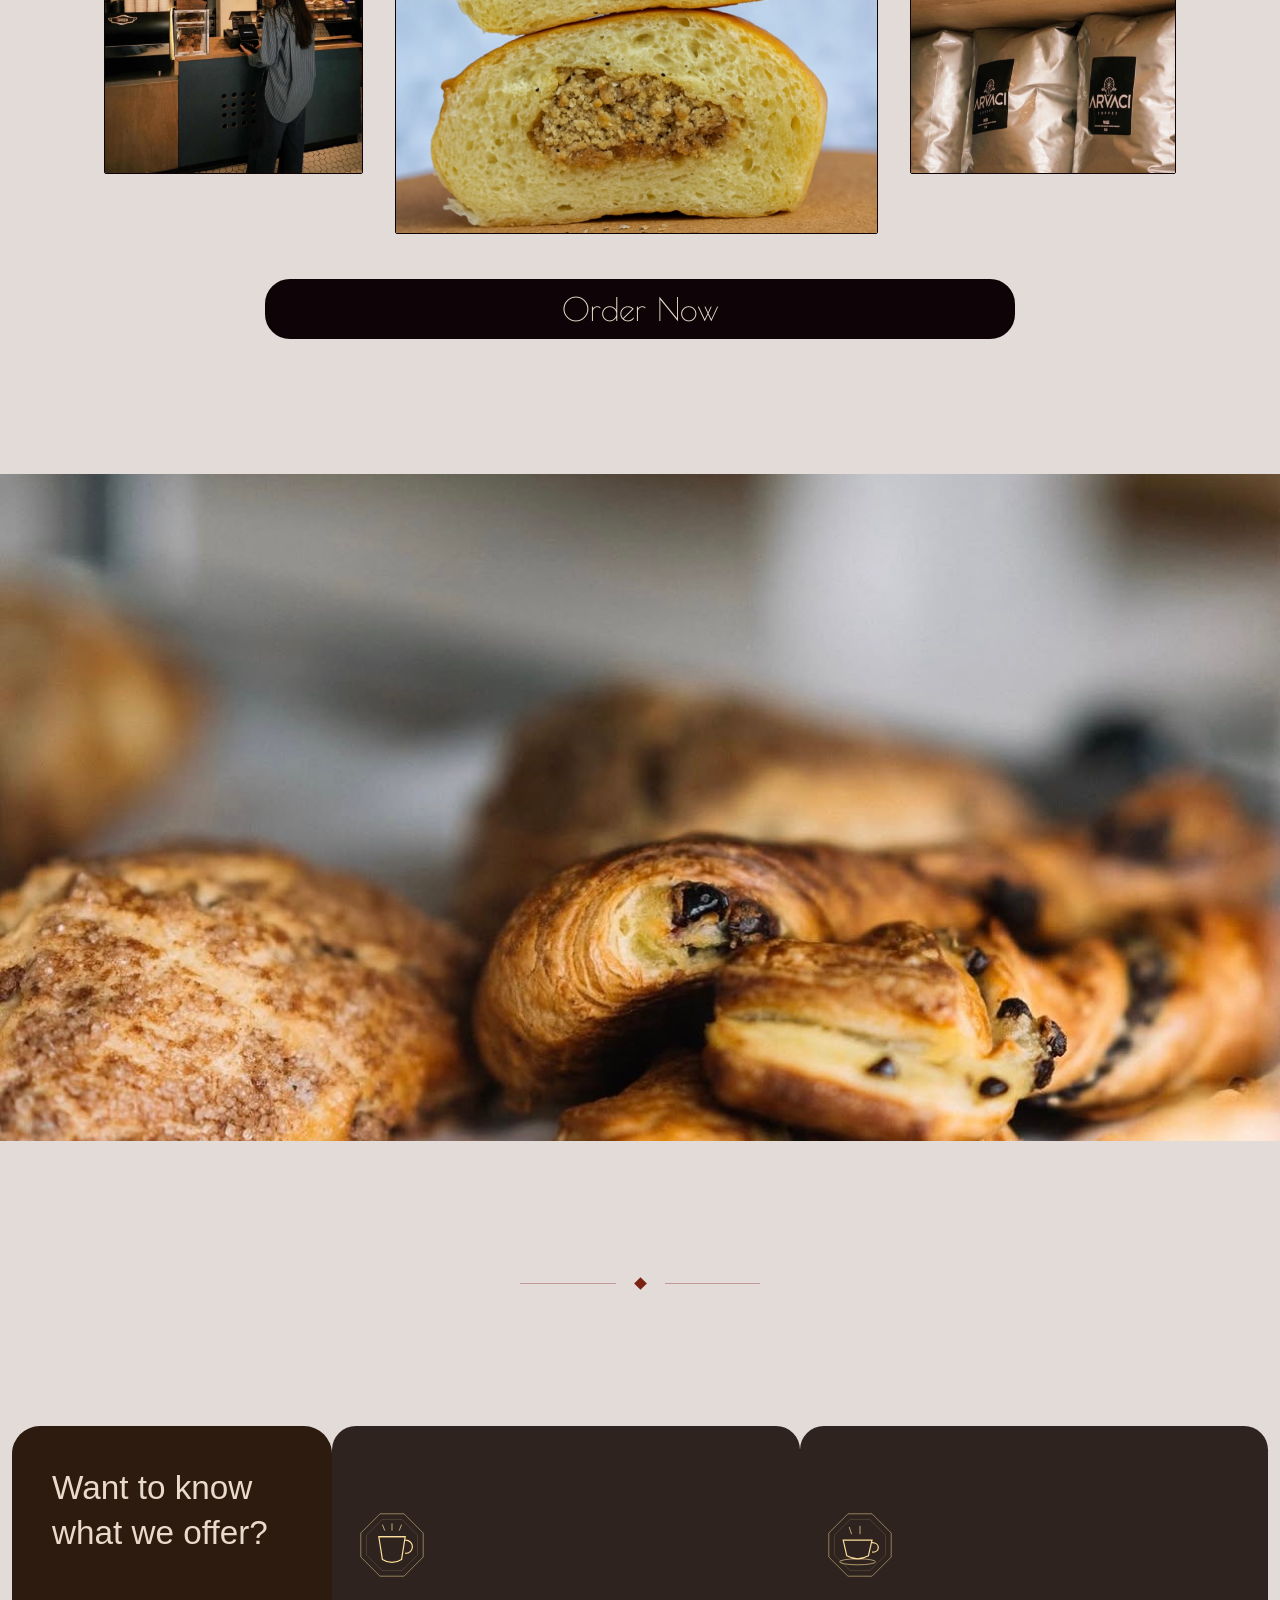
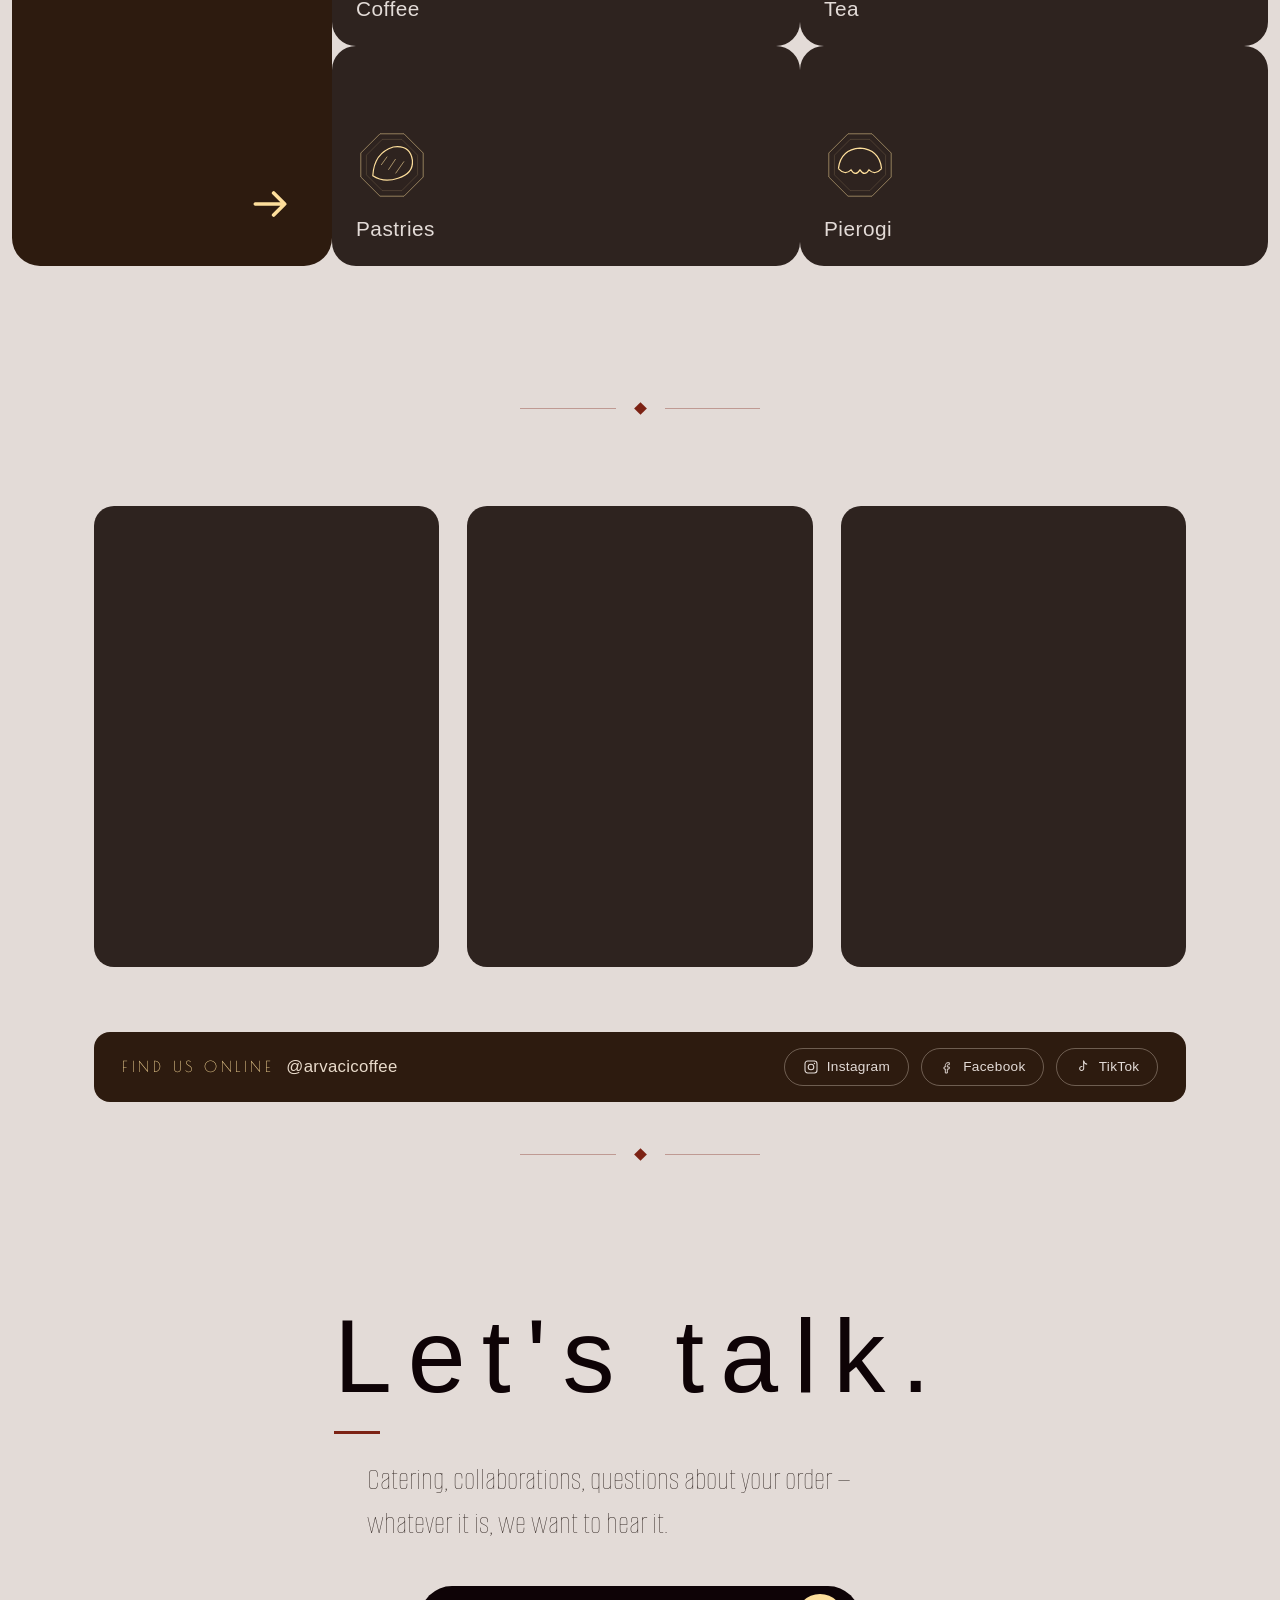
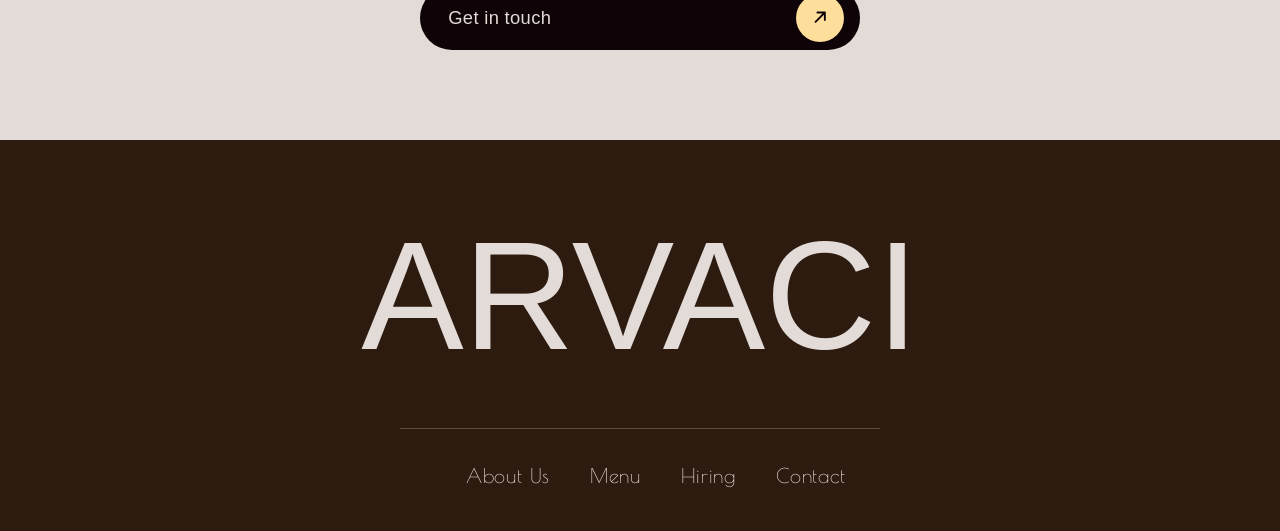
==== commit a93b4f5c: "Prepare for deply - July 7, 2026" ====
--- a/index.html
+++ b/index.html
@@ -148,7 +148,7 @@
              <div class="container" id="story">
                 <section id="copy-wrapper" class="fade-up">
                     <h3 class="deco-heading">Our Story</h3>
-                    <p>Born from a deep reverence for hospitality and small-batch craftsmanship, Arvaci is where old-world tradition meets modern coffee culture. We believe the best things in life require patience—whether it's roasting our beans to perfection, hand-folding pierogi by afternoon, or giving our guests a warm, beautiful space to disconnect and stay awhile.</p>
+                    <p>Our founder, Arslan Jumayev, arrived in New York with little more than determination and the belief that hard work melds obstacles into opportunity. He opened a small coffee shop and built it one customer, one cup, and one hard-earned day at a time. That vision became Arvaci: a brand rooted in resilience, consistency, genuine hospitality, and damn good coffee.</p>
                 </section>
             </div>
             <div class="deco-divider" aria-hidden="true"><span></span></div>
@@ -216,8 +216,29 @@
                         <div class="video-frame">
                             <iframe src="https://www.instagram.com/reel/DRNZFqaiXv8/embed" width="100%" height="480" frameborder="0" scrolling="no" allowtransparency="true"></iframe>
                         </div>
-                        
                     </div>
+                    <div class="social-caption">
+                        <div class="social-caption-text">
+                            <span class="eyebrow">Find us online</span>
+                            <span class="social-handle">@arvacicoffee</span>
+                        </div>
+                        <div class="social-links">
+                            <a href="https://instagram.com/arvacicoffee" target="_blank" rel="noopener">
+                                <svg viewBox="0 0 24 24"><use href="#icon-instagram"/></svg>
+                                <span>Instagram</span>
+                            </a>
+                            <a href="https://facebook.com/arvacicoffee" target="_blank" rel="noopener">
+                                <svg viewBox="0 0 24 24"><use href="#icon-facebook"/></svg>
+                                <span>Facebook</span>
+                            </a>
+                            <a href="https://tiktok.com/@arvacicoffee" target="_blank" rel="noopener">
+                                <svg viewBox="0 0 24 24"><use href="#icon-tiktok"/></svg>
+                                <span>TikTok</span>
+                            </a>
+                        </div>
+                    </div>
+                </div>
+            </div>
                     
             <div class="deco-divider" aria-hidden="true"><span></span></div>
 
--- a/css/style-index.css
+++ b/css/style-index.css
@@ -731,7 +731,7 @@
     display: grid;
     grid-template-columns: repeat(3, 1fr);
     gap: 1.75rem; /* Slightly wider gap for premium breathability */
-    padding: 10vh 0;
+    padding: 5vh 0;
     align-items: center; /* Ensures the left and right elements anchor beautifully on the vertical middle */
   }
 
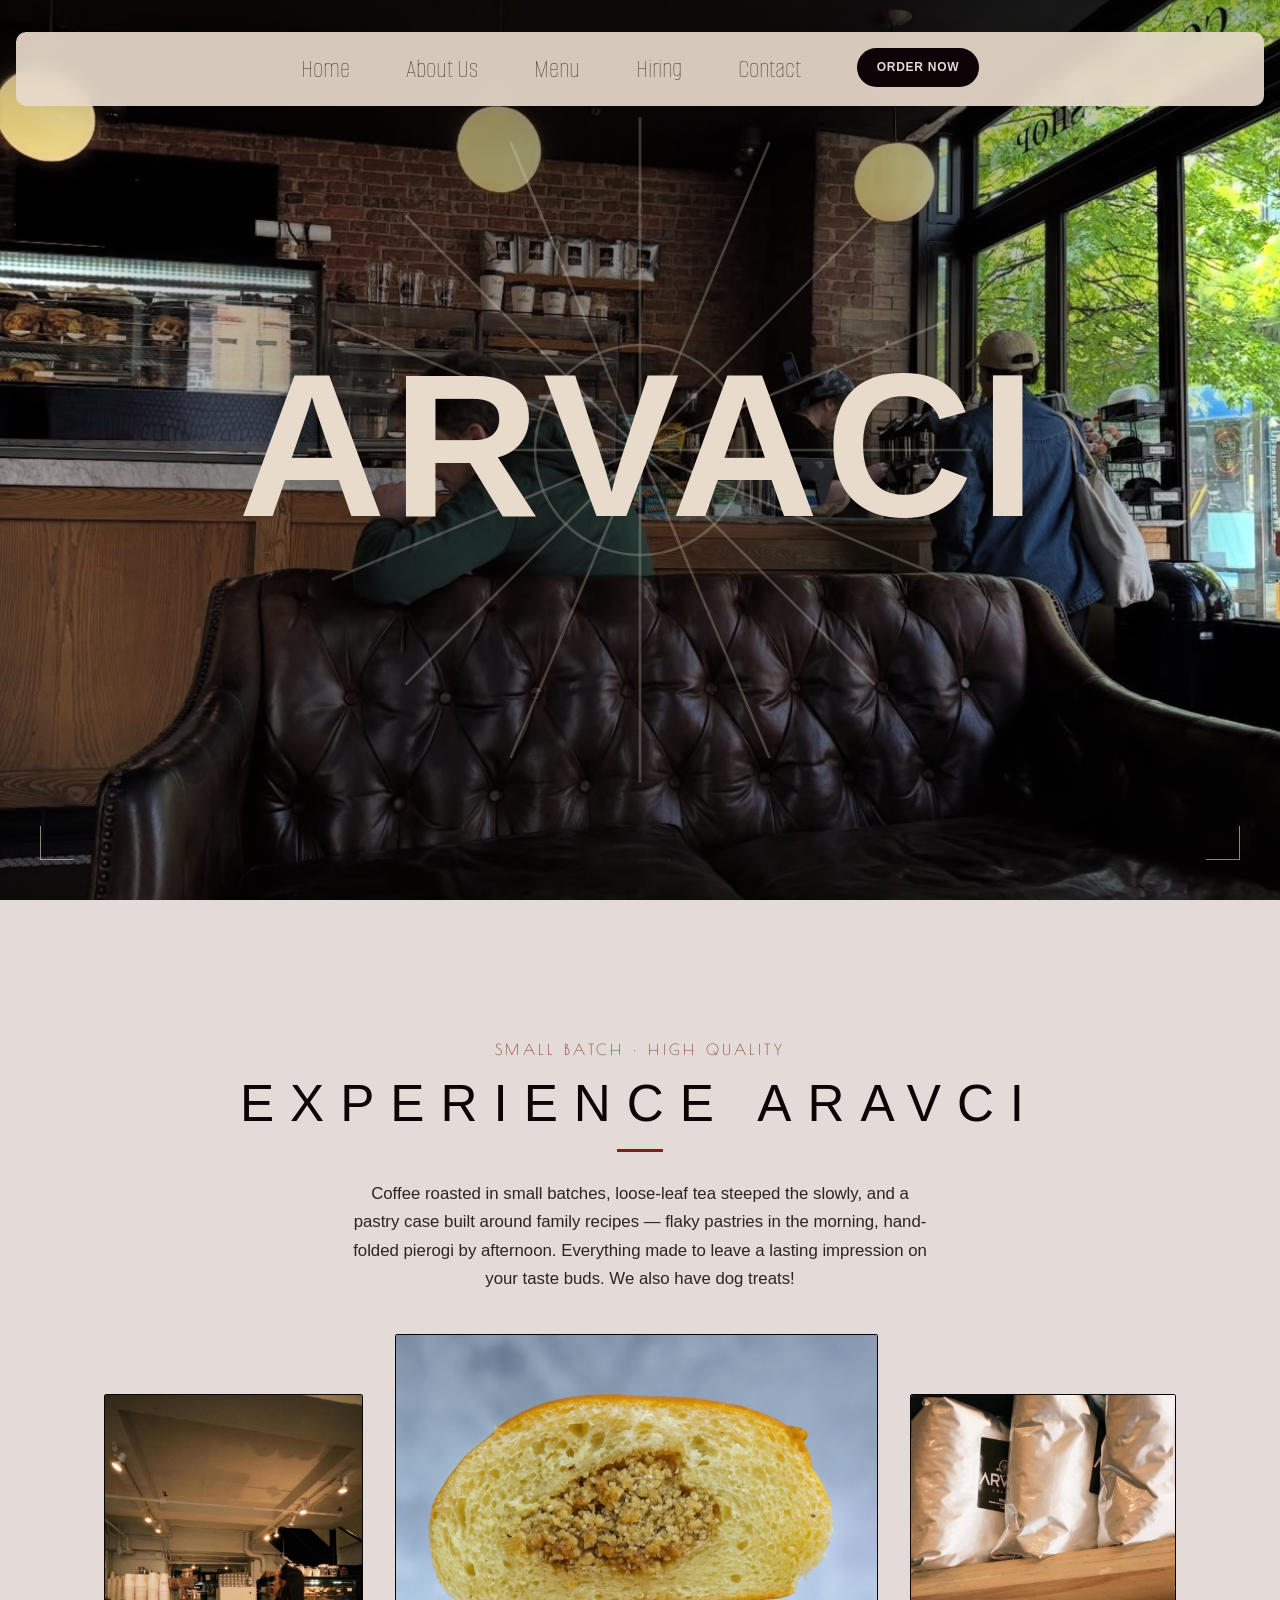
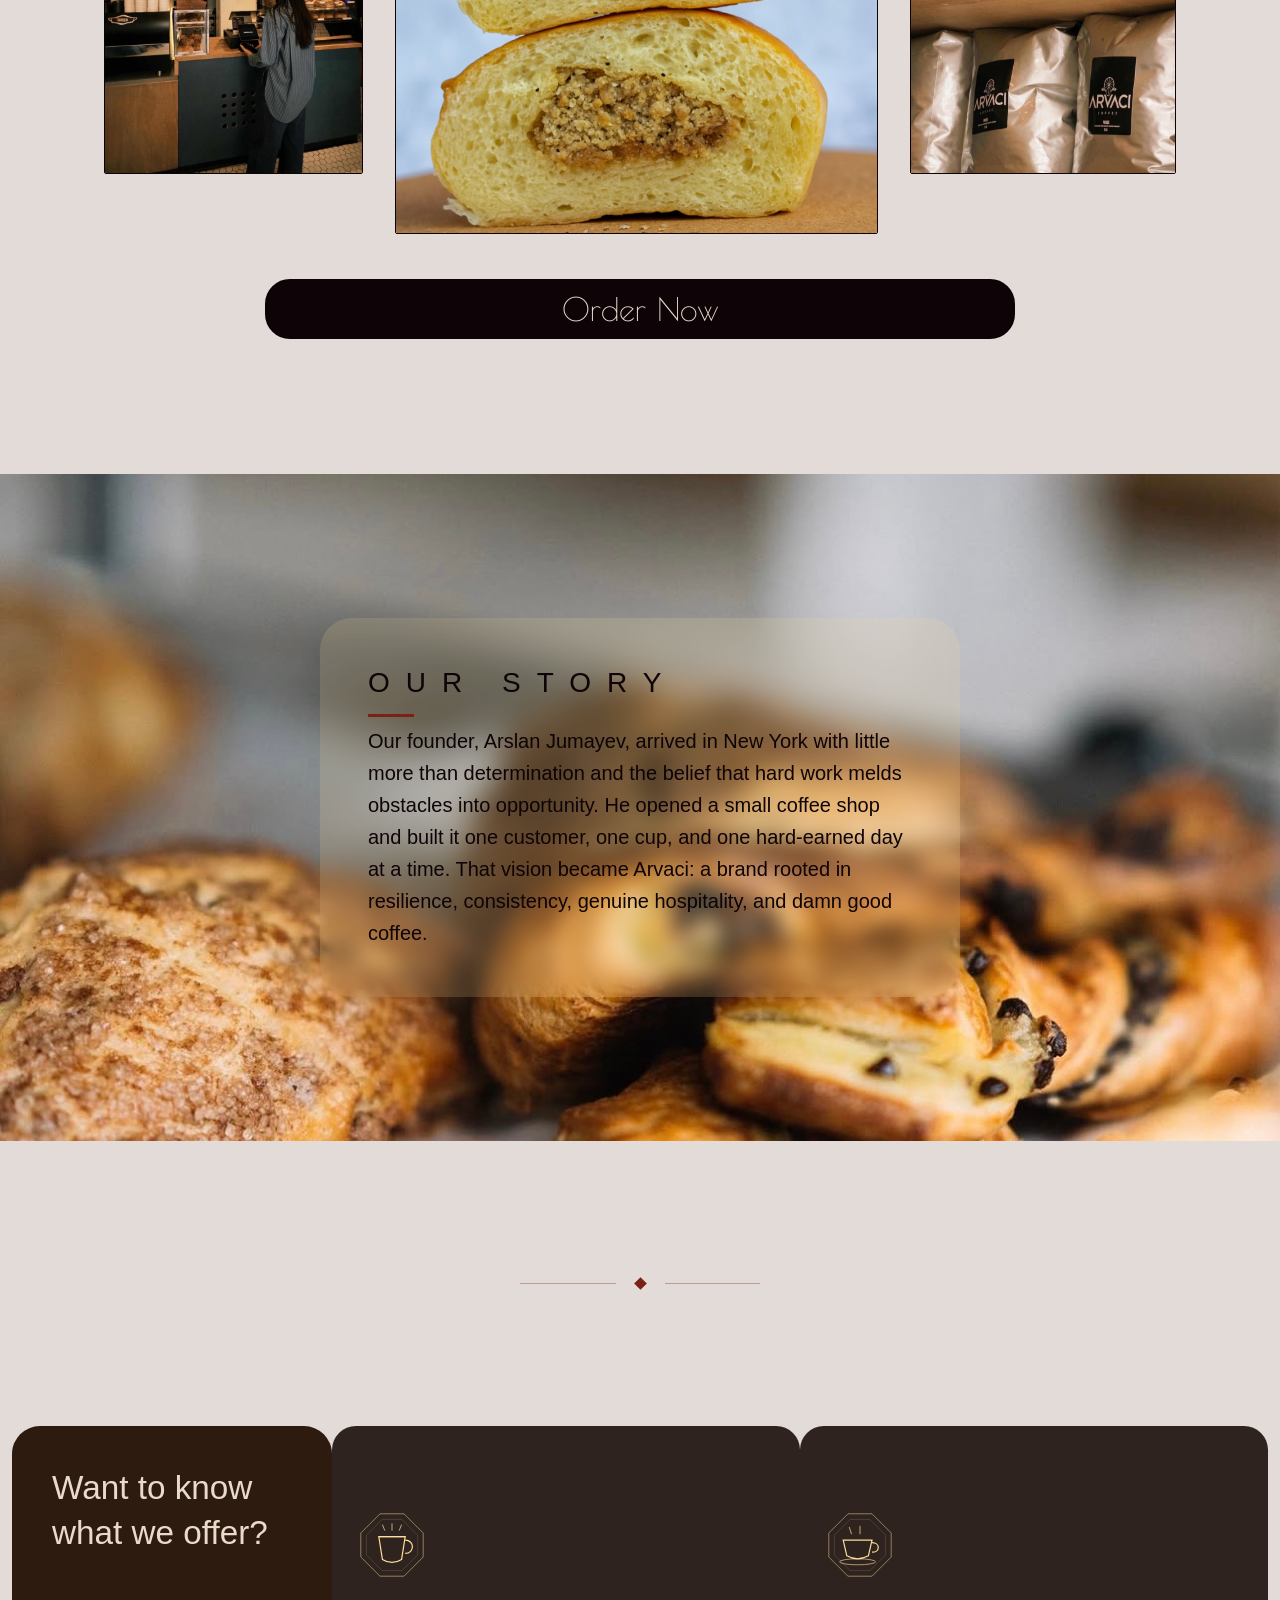
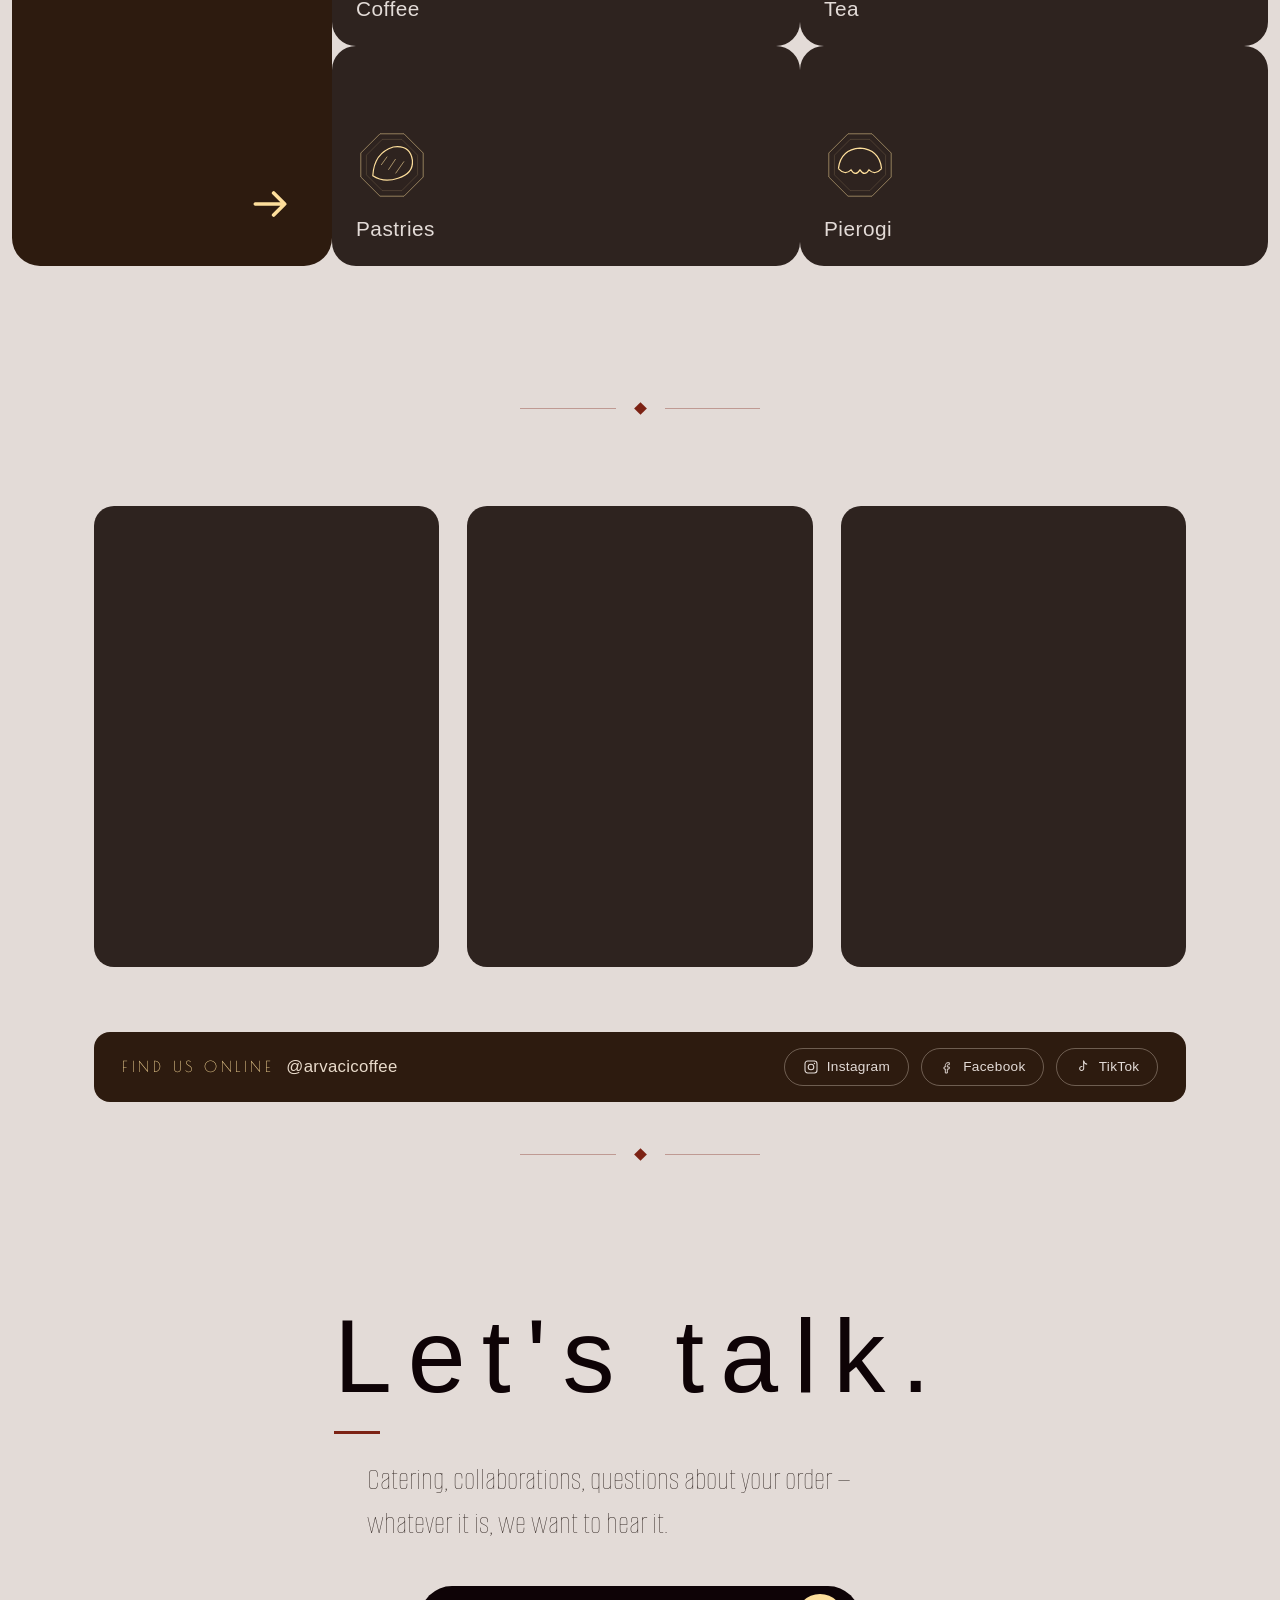
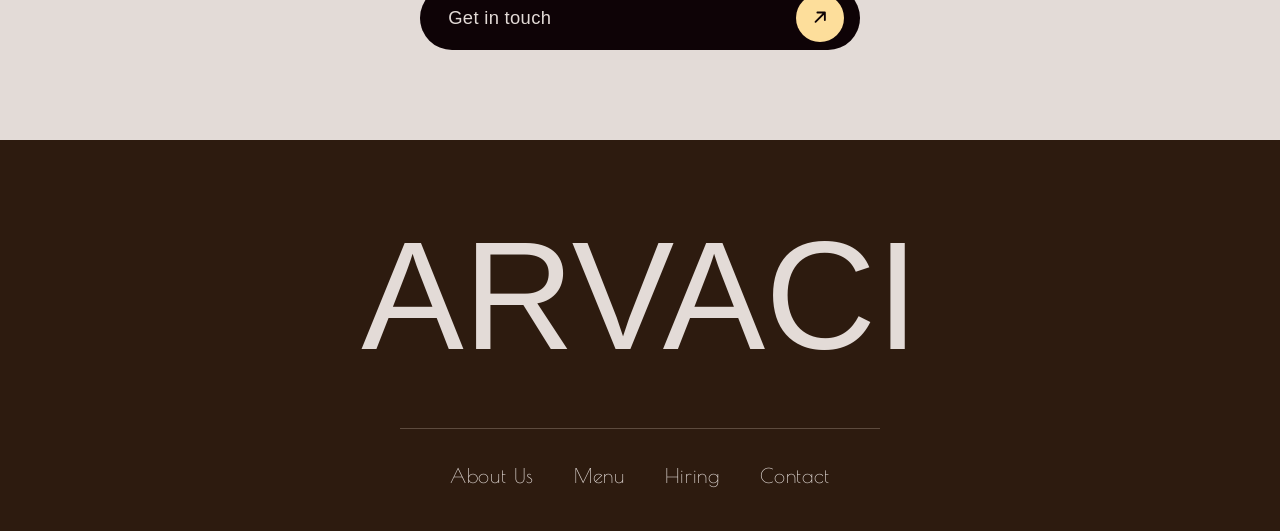
==== commit fb92bcae: "mobile edits - July 8, 2026" ====
--- a/index.html
+++ b/index.html
@@ -12,6 +12,7 @@
             crossorigin="anonymous"
         />
         <link rel="stylesheet" href="css/style-index.css">
+        <link rel="stylesheet" href="css/bootstrap.min.css">
     </head>
 
     <body>
--- a/css/style-index.css
+++ b/css/style-index.css
@@ -424,7 +424,7 @@
     z-index: 3;
     font-family: sans-serif;
     color: var(--almond-cream);
-    font-size: clamp(10.2rem, 20vw, 17rem);
+    font-size: clamp(2.5rem, 16vw, 17rem);
     white-space: nowrap;
     font-weight: 600;
     text-align: center;
@@ -987,6 +987,7 @@
   }
 
   .footer-link-list{
+    padding-left: 0;
     display: flex;
     flex-direction: row;
     flex-wrap: wrap;
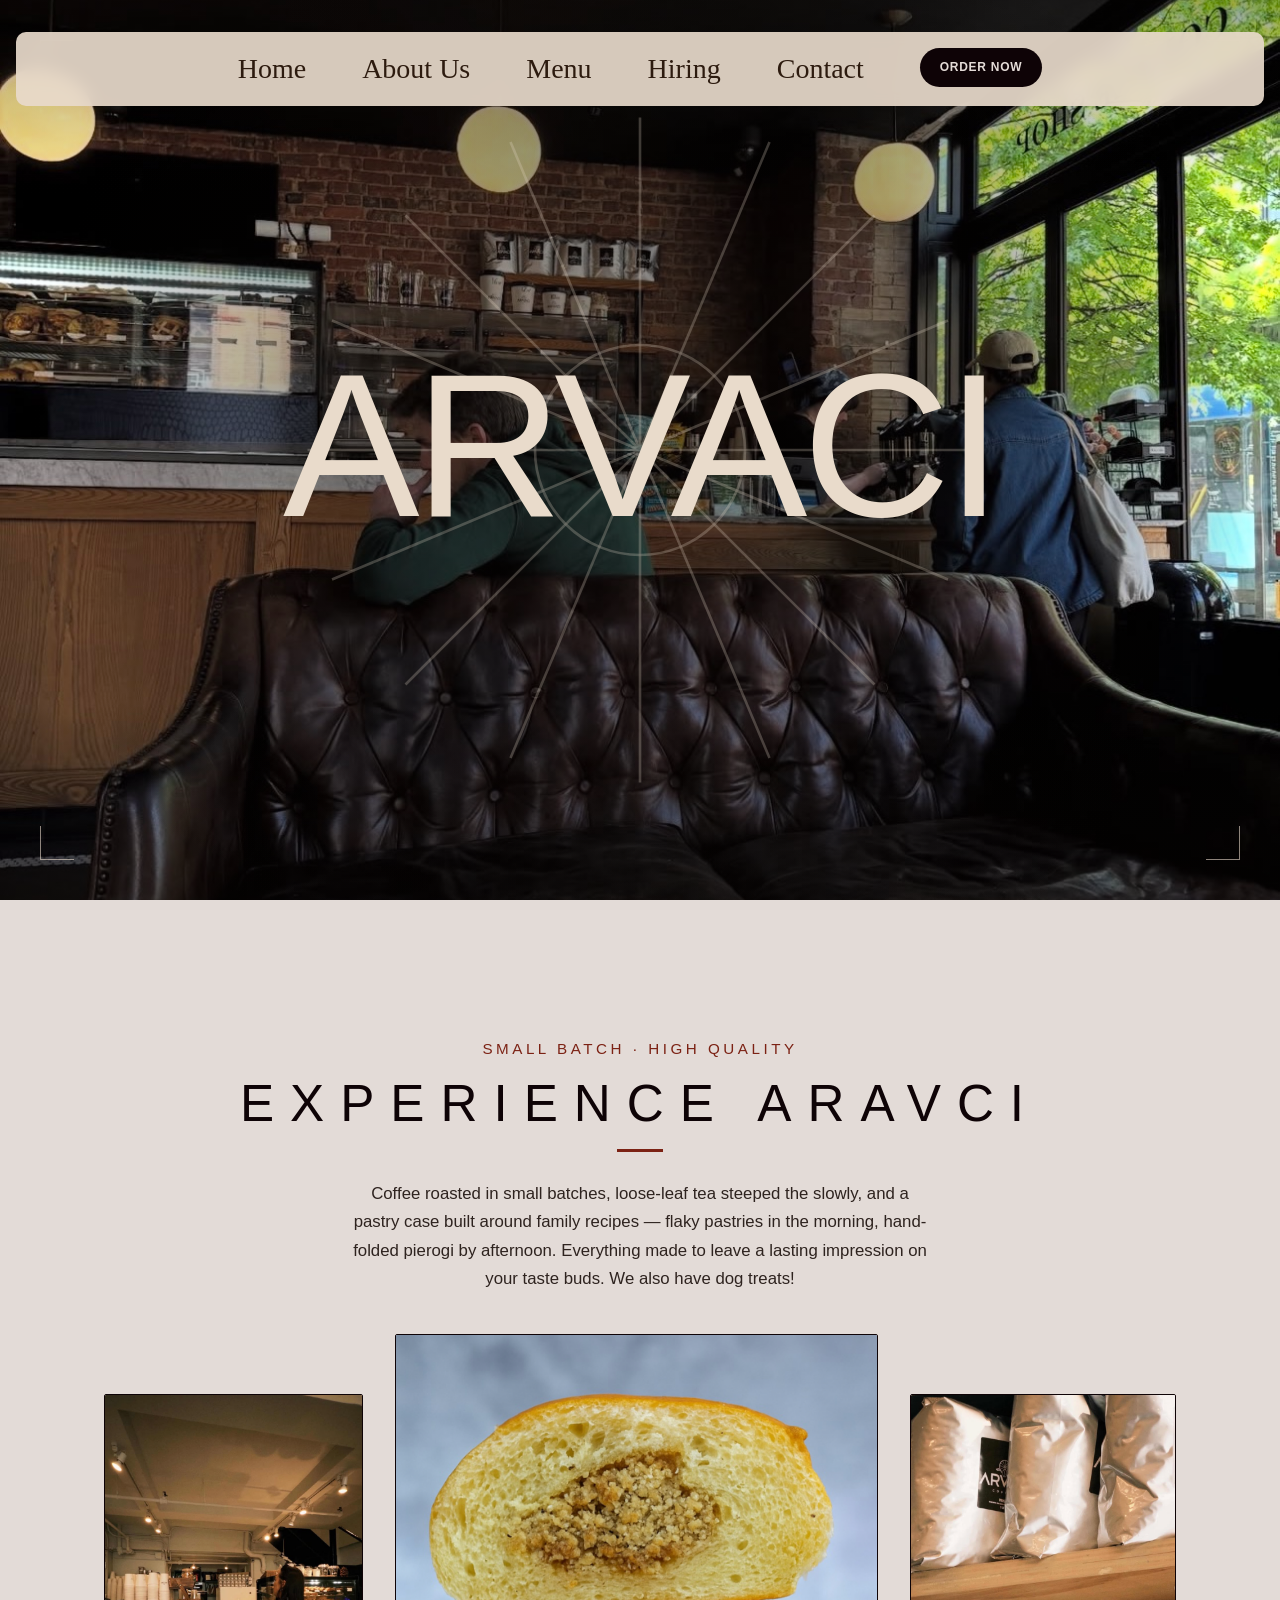
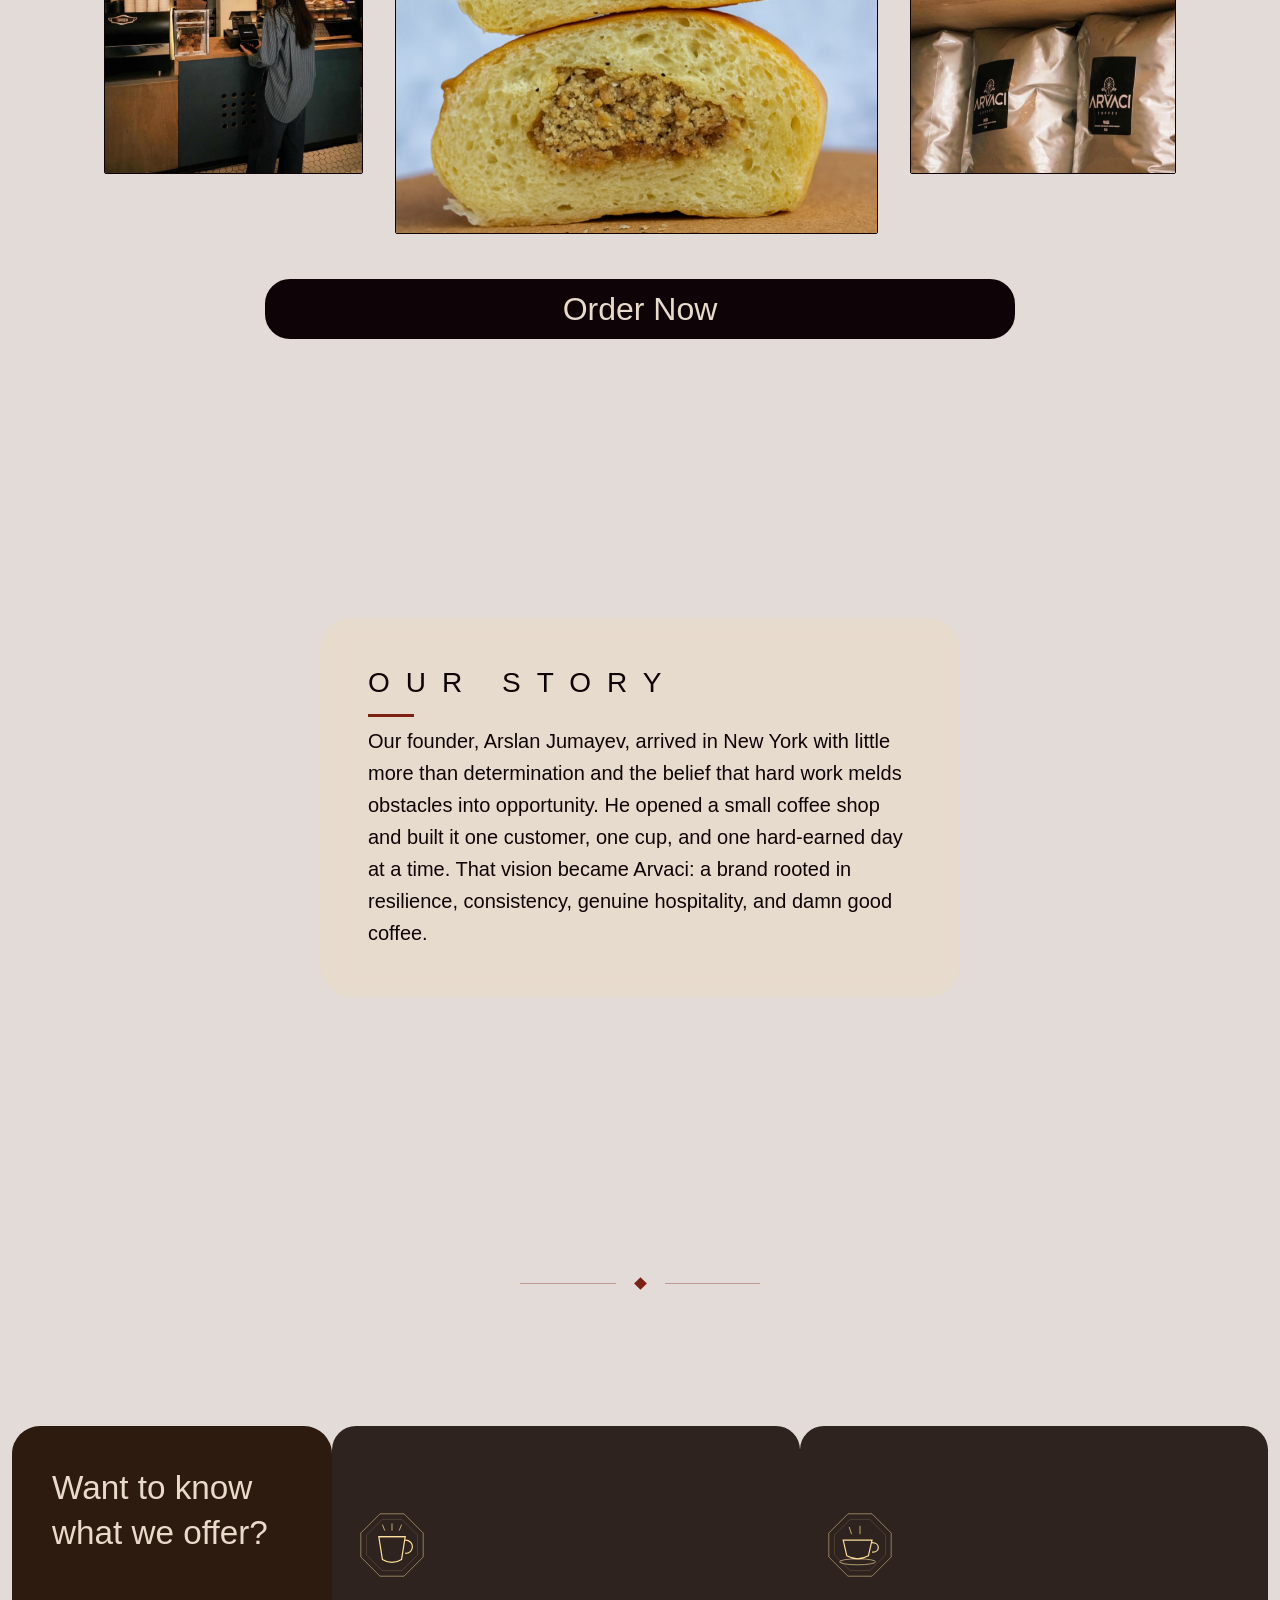
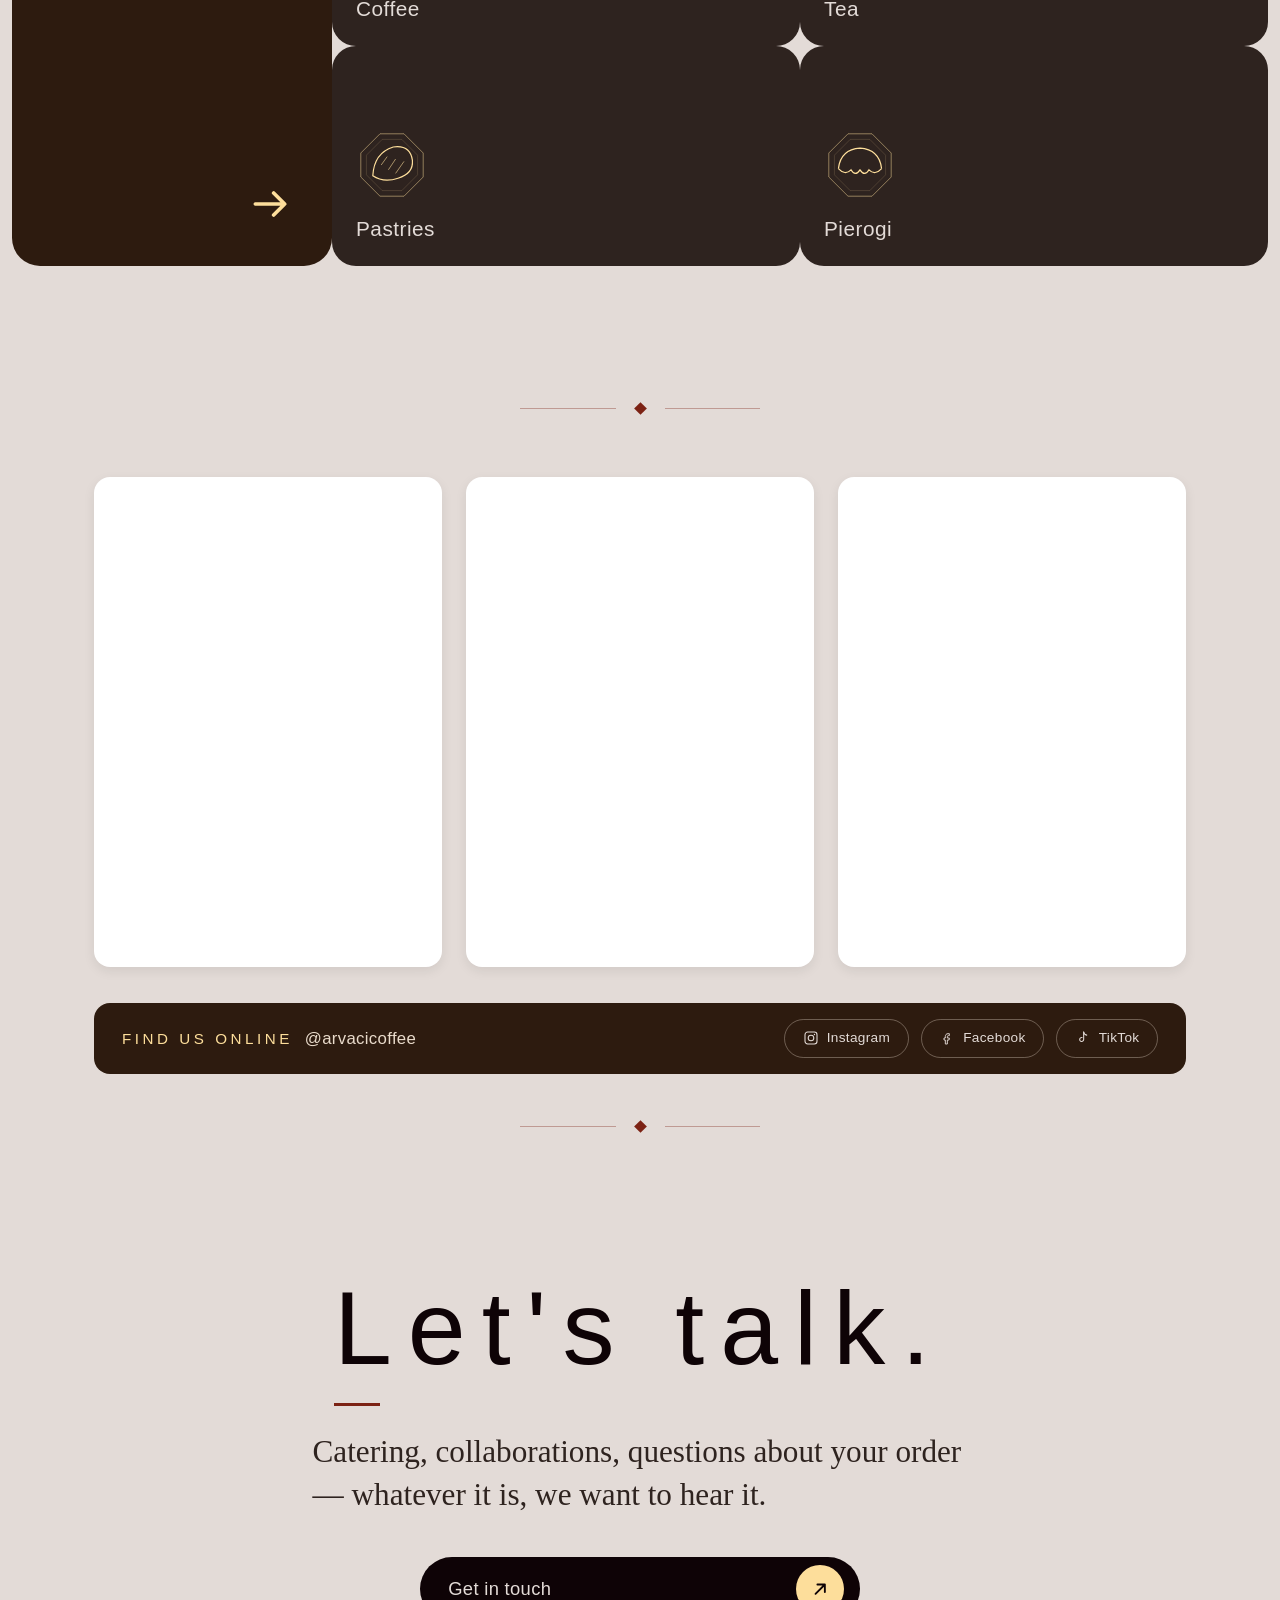
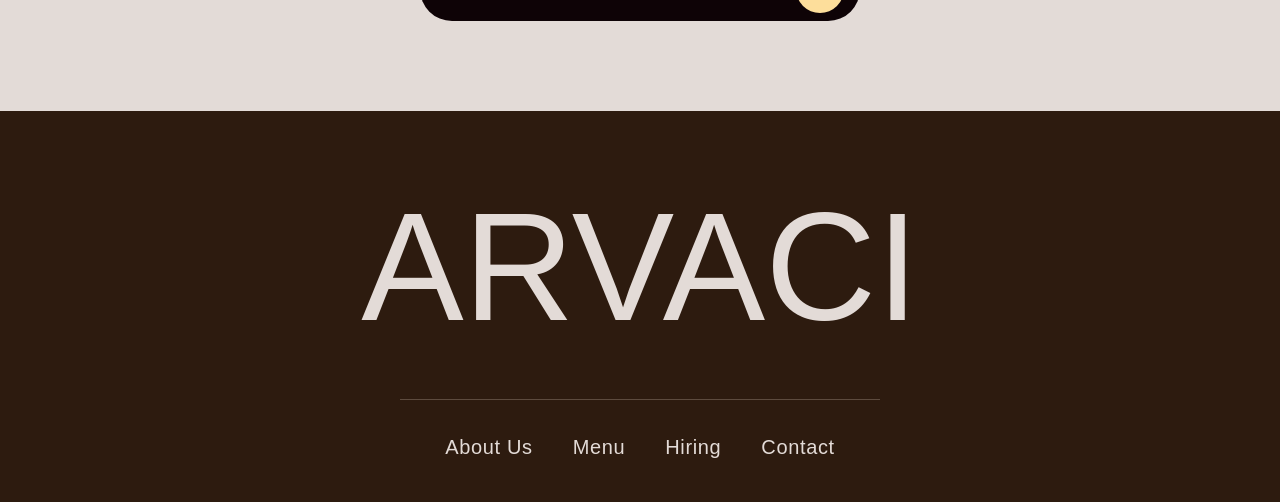
==== commit 2ce5cd59: "Increase mobile usability - July 8, 2026" ====
--- a/index.html
+++ b/index.html
@@ -205,17 +205,14 @@
             <div class="container" id="social">
                 <div class="social-showcase fade-up">
                     <div class="video-grid">
-                        
-                        <div class="video-frame">
-                            <iframe src="https://www.instagram.com/reel/DOOvkUXAFwI/embed" width="100%" height="480" frameborder="0" scrolling="no" allowtransparency="true"></iframe>
-                        </div>
-
-                        <div class="video-frame">
-                            <iframe src="https://www.instagram.com/reel/DYGbNbaA-0e/embed" width="100%" height="480" frameborder="0" scrolling="no" allowtransparency="true"></iframe>
-                        </div>
-                        
-                        <div class="video-frame">
-                            <iframe src="https://www.instagram.com/reel/DRNZFqaiXv8/embed" width="100%" height="480" frameborder="0" scrolling="no" allowtransparency="true"></iframe>
+                        <div class="embed-container">
+                            <iframe src="https://www.instagram.com/reel/DOOvkUXAFwI/embed/captioned/" frameborder="0" scrolling="no" allowtransparency="true"></iframe>
+                        </div>
+                        <div class="embed-container">
+                            <iframe src="https://www.instagram.com/reel/DYGbNbaA-0e/embed/captioned/" frameborder="0" scrolling="no" allowtransparency="true"></iframe>
+                        </div>
+                        <div class="embed-container">
+                            <iframe src="https://www.instagram.com/reel/DRNZFqaiXv8/embed/captioned/" frameborder="0" scrolling="no" allowtransparency="true"></iframe>
                         </div>
                     </div>
                     <div class="social-caption">
--- a/css/style-index.css
+++ b/css/style-index.css
@@ -1,1218 +1,1083 @@
-/* ─────────────────────────────────────────────
-     FONT FACES
-  ───────────────────────────────────────────── */
-  @font-face {
-    font-family: 'Alumni Sans Pinstripe';
-    src: url('../arvaci-ASSETS/AlumniSansPinstripe-Regular.ttf') format('truetype');
-    font-weight: 100 900; 
-    font-style: normal;
-    font-display: swap;
-  }
-  
-  @font-face {
-    font-family: 'Alumni Sans Pinstripe';
-    src: url('../arvaci-ASSETS/AlumniSansPinstripe-Italic.ttf') format('truetype');
-    font-weight: 100 900;
-    font-style: italic;
-    font-display: swap;
-  }
-  
-  @font-face {
-    font-family: 'Poiret One';
-    src: url('../arvaci-ASSETS/PoiretOne-Regular.ttf') format('truetype');
-    font-weight: 400;
-    font-style: normal;
-    font-display: swap;
-  }
-
-  /* ─────────────────────────────────────────────
-     DESIGN TOKENS
-  ───────────────────────────────────────────── */
-  :root {
-    /* Neutral Palette */
-    --dust-grey: #e3dbd7ff;
-    --almond-cream: #e9dbcbff;
-    --soft-peach: #fdde9bff;
-    --coffee-bean: #0E0306ff;
-    --dark-coffee: #2d1b0fff;
-    --dark-coffee-2: #2e231fff;
-    --pitch-black: #130e0dff;
-    --black: #070403ff;
-    --mahogany-red: #7c2214ff;
-  
-    /* Animation */
-    --transition-base: 0.4s cubic-bezier(0.4, 0, 0.2, 1);
-  }
-  
-  /* ─────────────────────────────────────────────
-    BODY CONFIGURATION
-  ───────────────────────────────────────────── */
-  body {
-    margin: 0;
-    padding: 0;
-    background-color: var(--dust-grey);
-    overflow-x: hidden;
-    font-family: sans-serif;
-    line-height: 1.5;
-  }
-
-  /* ─────────────────────────────────────────────
-    ACCESSIBILITY: FOCUS STATES
-  ───────────────────────────────────────────── */
-  a:focus-visible,
-  button:focus-visible {
-    outline: 2px solid var(--mahogany-red);
-    outline-offset: 3px;
-    border-radius: 4px;
-  }
-
-  /* ─────────────────────────────────────────────
-    ART DECO MOTIFS
-  ───────────────────────────────────────────── */
-  .deco-divider {
-    display: flex;
-    align-items: center;
-    justify-content: center;
+@font-face {
+  font-family: 'Alumni Sans Pinstripe';
+  src: url('../arvaci-assets/AlumniSansPinstripe-Regular.ttf') format('truetype');
+  font-weight: 100 900; 
+  font-style: normal;
+  font-display: swap;
+}
+
+@font-face {
+  font-family: 'Alumni Sans Pinstripe';
+  src: url('../arvaci-assets/AlumniSansPinstripe-Italic.ttf') format('truetype');
+  font-weight: 100 900;
+  font-style: italic;
+  font-display: swap;
+}
+
+@font-face {
+  font-family: 'Poiret One';
+  src: url('../arvaci-assets/PoiretOne-Regular.ttf') format('truetype');
+  font-weight: 400;
+  font-style: normal;
+  font-display: swap;
+}
+
+:root {
+  --dust-grey: #e3dbd7ff;
+  --almond-cream: #e9dbcbff;
+  --soft-peach: #fdde9bff;
+  --coffee-bean: #0E0306ff;
+  --dark-coffee: #2d1b0fff;
+  --dark-coffee-2: #2e231fff;
+  --pitch-black: #130e0dff;
+  --black: #070403ff;
+  --mahogany-red: #7c2214ff;
+  --transition-base: 0.4s cubic-bezier(0.4, 0, 0.2, 1);
+}
+
+body {
+  margin: 0;
+  padding: 0;
+  background-color: var(--dust-grey);
+  overflow-x: hidden;
+  font-family: sans-serif;
+  line-height: 1.5;
+}
+
+a:focus-visible,
+button:focus-visible {
+  outline: 2px solid var(--mahogany-red);
+  outline-offset: 3px;
+  border-radius: 4px;
+}
+
+.deco-divider {
+  display: flex;
+  align-items: center;
+  justify-content: center;
+  gap: 1.25rem;
+  max-width: 400px;
+  margin: 0 auto;
+  padding: 3rem 5rem;
+  color: var(--mahogany-red);
+}
+
+.deco-divider::before,
+.deco-divider::after {
+  content: '';
+  flex: 1;
+  height: 1px;
+  background-color: currentColor;
+  opacity: 0.35;
+}
+
+.deco-divider span {
+  width: 9px;
+  height: 9px;
+  background-color: currentColor;
+  transform: rotate(45deg);
+  flex-shrink: 0;
+}
+
+.fade-up {
+  opacity: 0;
+  transform: translateY(36px);
+  transition: opacity 0.7s ease, transform 0.7s ease;
+  transition-delay: var(--reveal-delay, 0ms);
+}
+
+.fade-up.is-visible {
+  opacity: 1;
+  transform: translateY(0);
+}
+
+@media (prefers-reduced-motion: reduce) {
+  .fade-up,
+  .reveal-heading,
+  .block {
+    opacity: 1 !important;
+    transform: none !important;
+    transition: none !important;
+  }
+}
+
+.deco-heading {
+  position: relative;
+  padding-bottom: 1.1rem;
+  letter-spacing: 1rem !important;
+}
+
+.deco-heading::after {
+  content: '';
+  position: absolute;
+  bottom: 0;
+  left: 0;
+  width: 46px;
+  height: 3px;
+  background-color: var(--mahogany-red);
+}
+
+.deco-heading.center::after {
+  left: 50%;
+  transform: translateX(-50%);
+}
+
+.deco-heading.on-dark::after {
+  background-color: var(--soft-peach);
+}
+
+.eyebrow {
+  display: block;
+  font-family: 'Poiret One', sans-serif;
+  font-size: 0.95rem;
+  letter-spacing: 0.22rem;
+  text-transform: uppercase;
+  color: var(--mahogany-red);
+  margin-bottom: 0.75rem;
+}
+
+.eyebrow.center {
+  text-align: center;
+}
+
+header {
+  position: fixed;
+  top: 1rem;
+  left: 0;
+  right: 0;
+  z-index: 1030;
+  background-color: rgba(233, 219, 203, 0.92); 
+  backdrop-filter: blur(8px);
+  -webkit-backdrop-filter: blur(8px);
+  margin: 1rem;
+  border: 1px solid transparent;
+  border-radius: 10px;
+  transition: var(--transition-base);
+}
+
+header.scrolled {
+  top: 0;
+  margin: 0;
+  border-radius: 0;
+  background-color: rgba(233, 219, 203, 0.98);
+  box-shadow: 0 8px 24px rgba(7, 4, 3, 0.15);
+}
+
+#navbar {
+  display: flex;
+  justify-content: center;
+  align-items: center;
+  padding: 15px 20px;
+  position: relative;
+  max-width: 1200px;
+  margin: 0 auto;
+}
+
+#brand {
+  display: none;
+  text-decoration: none;
+  color: var(--dark-coffee);
+  font-family: sans-serif;
+  font-size: 1.95rem;
+  font-weight: 500;
+  letter-spacing: 0.05rem;
+}
+
+.nav-links {
+  display: flex;
+  flex-wrap: wrap;
+  justify-content: center;
+  list-style-type: none;
+  padding: 0;
+  margin: 0;
+  gap: clamp(2.95rem, 6vw, 3.5rem);
+  transition: var(--transition-base);
+}
+
+@media (max-width: 768px) {
+  .nav-links {
+    max-height: 0;
+    overflow: hidden;
+    opacity: 0;
+    visibility: hidden;
+    flex-wrap: nowrap;
+    transform: translateY(-15px);
+    transition: max-height var(--transition-base), opacity var(--transition-base), transform var(--transition-base), visibility var(--transition-base);
+  }
+
+  .nav-links.active {
+    max-height: min(80vh, 700px);
+    overflow-y: auto;
+    opacity: 1;
+    visibility: visible;
+    transform: translateY(0);
+  }
+}
+
+.nav-links li a {
+  text-decoration: none;
+  color: var(--dark-coffee);
+  font-family: 'Alumni Sans Pinstripe', 'Times New Roman', Times, serif;
+  font-size: clamp(1.75rem, 1.7vw, 2.1rem);
+  white-space: nowrap;
+  transition: color 0.3s ease;
+}
+
+.nav-links li a:hover {
+  color: var(--mahogany-red);
+}
+
+.nav-links li a.nav-cta {
+  font-family: sans-serif;
+  font-size: 0.75rem;
+  font-weight: 600;
+  letter-spacing: 0.06em;
+  text-transform: uppercase;
+  background-color: var(--coffee-bean);
+  color: var(--dust-grey);
+  padding: 0.65rem 1.25rem;
+  border-radius: 50px;
+  display: inline-flex;
+  align-items: center;
+  transition: background-color 0.3s ease, color 0.3s ease;
+}
+
+.nav-links li a.nav-cta:hover {
+  background-color: var(--mahogany-red);
+  color: var(--dust-grey);
+}
+
+.nav-toggle {
+  display: none; 
+  background: none;
+  border: none;
+  cursor: pointer;
+  flex-direction: column;
+  gap: 6px;
+  padding: 5px;
+  z-index: 1040;
+}
+
+.nav-toggle span {
+  display: block;
+  width: 30px;
+  height: 3px;
+  background-color: var(--dark-coffee);
+  border-radius: 2px;
+  transition: var(--transition-base);
+}
+
+#mobile-nav-overlay {
+  position: fixed;
+  inset: 0;
+  background-color: rgba(7, 4, 3, 0.55);
+  opacity: 0;
+  visibility: hidden;
+  pointer-events: none;
+  transition: opacity var(--transition-base), visibility var(--transition-base);
+  z-index: 1020;
+}
+
+#mobile-nav-overlay.active {
+  opacity: 1;
+  visibility: visible;
+  pointer-events: auto;
+}
+
+.container {
+  padding-top: 10vh;
+  padding-bottom: 10vh;
+}
+
+.container:last-of-type {
+  margin-bottom: 0;
+}
+
+#hero {
+  position: relative;
+  width: 100%;
+  height: 100vh;
+  overflow: hidden;
+  margin-bottom: 3rem;
+}
+
+.hero-overlay-content {
+  position: relative;
+  width: 100%;
+  height: 100%;
+  display: flex;
+  align-items: center;
+  justify-content: center;
+}
+
+.hero-overlay-content img {
+  position: absolute;
+  top: 0;
+  left: 0;
+  width: 100%;
+  height: 100%;
+  object-fit: cover;
+  display: block;
+  z-index: 0;
+}
+
+.hero-scrim {
+  position: absolute;
+  inset: 0;
+  z-index: 1;
+  background:
+    radial-gradient(circle at center, rgba(7, 4, 3, 0.55) 0%, rgba(7, 4, 3, 0.35) 45%, rgba(7, 4, 3, 0.15) 68%, transparent 78%),
+    linear-gradient(to bottom, rgba(7, 4, 3, 0.35) 0%, transparent 22%, transparent 78%, rgba(7, 4, 3, 0.5) 100%);
+  pointer-events: none;
+}
+
+.hero-frame {
+  position: absolute;
+  inset: 2.5rem;
+  z-index: 2;
+  pointer-events: none;
+  color: var(--almond-cream);
+  opacity: 0.6;
+}
+
+.hero-frame .corner {
+  position: absolute;
+  width: 34px;
+  height: 34px;
+  border-color: currentColor;
+}
+
+.hero-frame .tl { top: 0; left: 0; border-top: 1.5px solid; border-left: 1.5px solid; }
+.hero-frame .tr { top: 0; right: 0; border-top: 1.5px solid; border-right: 1.5px solid; }
+.hero-frame .bl { bottom: 0; left: 0; border-bottom: 1.5px solid; border-left: 1.5px solid; }
+.hero-frame .br { bottom: 0; right: 0; border-bottom: 1.5px solid; border-right: 1.5px solid; }
+
+.hero-sunburst {
+  position: absolute;
+  inset: 0;
+  margin: auto;
+  width: min(70vw, 700px);
+  height: min(70vw, 700px);
+  color: var(--almond-cream);
+  opacity: 0;
+  z-index: 1;
+  pointer-events: none;
+  transform-origin: center center;
+  animation: sunburst-fade 1.4s ease-out 0.15s forwards, sunburst-spin 110s linear 0.15s infinite;
+}
+
+@keyframes sunburst-fade {
+  from { opacity: 0; }
+  to { opacity: 0.5; }
+}
+
+@keyframes sunburst-spin {
+  from { transform: scale(0.9) rotate(0deg); }
+  5% { transform: scale(1) rotate(18deg); }
+  to { transform: scale(1) rotate(360deg); }
+}
+
+#page-title {
+  position: relative;
+  z-index: 3;
+  color: var(--almond-cream);
+  font-size: clamp(2.5rem, 16vw, 17rem);
+  white-space: nowrap;
+  font-weight: 100;
+  text-align: center;
+  padding: 0 20px;
+  --title-spacing: -0.3rem;
+  letter-spacing: var(--title-spacing);
+  line-height: 0.7;
+  text-transform: uppercase;
+  opacity: 0;
+  animation: title-in 1s ease-out 0.3s forwards;
+}
+
+@keyframes title-in {
+  from { opacity: 0; letter-spacing: calc(var(--title-spacing) + 1rem); transform: scale(1.04); }
+  to { opacity: 1; letter-spacing: var(--title-spacing); transform: scale(1); }
+}
+
+@media (prefers-reduced-motion: reduce) {
+  .hero-sunburst,
+  #page-title {
+    animation: none;
+    opacity: 1;
+  }
+}
+
+#intro {
+  border-radius: 10px;
+}
+
+.intro-header {
+  text-align: center;
+  padding: 0 0 2.5rem;
+}
+
+.intro-header h2 {
+  font-family: sans-serif;
+  color: var(--coffee-bean);
+  font-size: clamp(2rem, 5vw, 3.2rem);
+  letter-spacing: 0.03rem;
+  margin: 0;
+}
+
+.intro-copy {
+  max-width: 62ch;
+  margin: 1.75rem auto 0;
+  color: var(--dark-coffee-2);
+  font-size: 1.05rem;
+  line-height: 1.7;
+}
+
+.intro-copy.center {
+  text-align: center;
+}
+
+.grid-wrapper {
+  display: flex;
+  flex-direction: row;
+  flex-wrap: nowrap;
+  align-items: center;
+  justify-content: center;
+  gap: 2rem;
+  max-width: 1200px;
+  margin: 0 auto;
+}
+
+.grid-wrapper img {
+  width: auto;
+  object-fit: cover;
+  border-radius: 2px;
+  border: 1px solid var(--coffee-bean);
+  flex: 0 1 auto;
+}
+
+.grid-wrapper img:nth-child(1),
+.grid-wrapper img:nth-child(3) {
+  height: 380px;
+}
+
+.grid-wrapper img:nth-child(2) {
+  height: 500px;
+}
+
+.order-btn-cta a {
+  display: flex;
+  justify-content: center;
+  text-align: center;
+  margin: 5vh auto;
+  font-size: 2rem;
+  text-decoration: none;
+  padding: .25rem;
+  border: 2px solid var(--coffee-bean);
+  border-radius: 25px;
+  color: var(--almond-cream);
+  background-color: var(--coffee-bean);
+  font-family: 'Poiret One', sans-serif;
+  width: 90%;
+  max-width: 750px;
+  transition: background-color 0.3s cubic-bezier(0.4, 0, 0.2, 1),
+              color 0.3s cubic-bezier(0.4, 0, 0.2, 1),
+              transform 0.3s cubic-bezier(0.4, 0, 0.2, 1);
+}
+
+.order-btn-cta a:hover {
+  background-color: transparent;
+  color: var(--coffee-bean);
+  transform: translateY(-2px) scale(1.02); 
+}
+
+.order-btn-cta a:active {
+  transform: translateY(0) scale(0.99);
+}
+
+#story {
+  position: relative;
+  display: flex;
+  justify-content: center;
+  background-image: url('../arvaci-assets/aboutimg.jpg');
+  background-size: cover;
+  background-position: center;
+  padding: 9rem 2rem;
+  margin-bottom: 10vh;
+}
+
+#copy-wrapper {
+  position: relative;
+  max-width: 640px;
+  padding: 3rem;
+  background-color: rgba(253, 222, 155, 0.16);
+  backdrop-filter: blur(10px);
+  -webkit-backdrop-filter: blur(10px);
+  border-radius: 32px;
+}
+
+#copy-wrapper h3 {
+  font-family: sans-serif;
+  color: var(--coffee-bean);
+  margin-top: 0;
+  letter-spacing: 0.08rem;
+  text-transform: uppercase;
+}
+
+#copy-wrapper p {
+  color: var(--coffee-bean);
+  line-height: 1.6;
+  margin-bottom: 0;
+  font-size: 1.25rem;
+}
+
+#offers {
+  display: flex;
+  align-items: stretch;
+}
+
+.left-block {
+  flex: 0 0 320px;
+  display: flex;
+  flex-direction: column;
+  align-items: flex-start;
+  justify-content: space-between;
+  background-color: var(--dark-coffee);
+  color: transparent;
+  border-radius: 28px;
+  padding: 2.5rem;
+  gap: 1.5rem;
+}
+
+.offer-arrow {
+  width: 2.75rem;
+  height: 2.75rem;
+  color: var(--soft-peach);
+  align-self: flex-end;
+}
+
+.left-block h3 {
+  font-family: sans-serif;
+  font-size: clamp(1.7rem, 2.6vw, 2.3rem);
+  line-height: 1.35;
+  margin: 0;
+  color: var(--almond-cream);
+}
+
+.right-blocks {
+  flex: 1;
+  display: grid;
+  grid-template-columns: repeat(2, 1fr);
+  grid-template-rows: repeat(2, 1fr);
+}
+
+.right-blocks a {
+  text-decoration: none;
+}
+
+.block {
+  position: relative;
+  min-height: 220px;
+  height: 100%;
+  border-radius: 24px;
+  overflow: hidden;
+  background-color: var(--dark-coffee-2);
+  display: flex;
+  flex-direction: column;
+  align-items: flex-start;
+  justify-content: flex-end;
+  padding: 1.5rem;
+  box-sizing: border-box;
+  opacity: 0;
+  transform: translateY(50px);
+  transition: opacity 0.6s ease, transform 0.6s ease, box-shadow 0.3s ease, background-color 0.3s ease;
+  transition-delay: var(--reveal-delay, 0ms);
+}
+
+.block.is-visible {
+  opacity: 1;
+  transform: translateY(0);
+}
+
+.block-icon {
+  display: block;
+  width: 72px;
+  height: 72px;
+  margin-bottom: 1rem;
+  color: var(--soft-peach);
+  transition: transform 0.3s ease;
+}
+
+.block-icon svg {
+  width: 100%;
+  height: 100%;
+}
+
+.right-blocks a:hover .block {
+  box-shadow: 0 12px 30px rgba(7, 4, 3, 0.25);
+  transform: translateY(-4px);
+  background-color: var(--mahogany-red);
+}
+
+.right-blocks a:hover .block.is-visible {
+  transform: translateY(-4px);
+}
+
+.right-blocks a:hover .block-icon {
+  transform: scale(1.08);
+}
+
+.reveal-heading {
+  opacity: 0;
+  transform: translateY(40px);
+  transition: opacity 0.7s ease, transform 0.7s ease;
+}
+
+.reveal-heading.is-visible {
+  opacity: 1;
+  transform: translateY(0);
+}
+
+.block h4 {
+  position: relative;
+  z-index: 2;
+  margin: 0;
+  color: var(--dust-grey);
+  font-family: sans-serif;
+  font-size: 1.3rem;
+  letter-spacing: 0.03rem;
+}
+
+#social {
+  padding-top: 0;
+  padding-bottom: 0;
+}
+
+.social-showcase {
+  max-width: 1140px;
+  margin: 0 auto;
+  padding: 0 1.5rem;
+}
+
+.video-grid {
+  display: flex !important;
+  flex-direction: row !important;
+  flex-wrap: nowrap !important;
+  justify-content: center !important;
+  align-items: center !important;
+  gap: 1.5rem !important;
+  width: 100% !important;
+  max-width: 1100px !important;
+  margin: 0 auto !important;
+  padding: 1rem 0;
+}
+
+.embed-container {
+  flex: 1 1 32% !important;
+  max-width: 350px !important;
+  min-width: 280px !important;
+  height: 490px !important;
+  border-radius: 16px !important;
+  overflow: hidden !important;
+  box-shadow: 0 4px 12px rgba(0,0,0,0.08);
+  background: #fff;
+}
+
+.embed-container iframe {
+  width: 100% !important;
+  height: 100% !important;
+  border: none !important;
+  border-radius: 16px !important;
+}
+
+.social-caption {
+  margin-top: 1.25rem;
+  background-color: var(--dark-coffee);
+  border-radius: 16px;
+  padding: 1rem 1.75rem;
+  display: flex;
+  align-items: center;
+  justify-content: space-between;
+  gap: 1rem;
+  flex-wrap: wrap;
+}
+
+.social-caption-text {
+  display: flex;
+  align-items: baseline;
+  gap: 0.75rem;
+}
+
+.social-caption .eyebrow {
+  color: var(--soft-peach);
+  margin-bottom: 0;
+}
+
+.social-handle {
+  font-family: sans-serif;
+  color: var(--almond-cream);
+  font-size: 1.05rem;
+  letter-spacing: 0.02rem;
+}
+
+.social-links {
+  display: flex;
+  justify-content: center;
+  gap: 0.75rem;
+  flex-wrap: wrap;
+}
+
+.social-links a {
+  display: flex;
+  align-items: center;
+  gap: 0.5rem;
+  padding: 0.5rem 1.1rem;
+  border: 1px solid rgba(233, 219, 203, 0.35);
+  border-radius: 50px;
+  text-decoration: none;
+  color: var(--dust-grey);
+  font-family: sans-serif;
+  font-size: 0.85rem;
+  letter-spacing: 0.02rem;
+  transition: border-color 0.3s ease, background-color 0.3s ease, transform 0.3s ease;
+}
+
+.social-links svg {
+  width: 1rem;
+  height: 1rem;
+  flex-shrink: 0;
+}
+
+.social-links a:hover {
+  border-color: var(--soft-peach);
+  background-color: rgba(253, 222, 155, 0.1);
+  color: var(--soft-peach);
+  transform: translateY(-2px);
+}
+
+#contact {
+  display: flex;
+  flex-direction: column;
+  align-items: center;
+  gap: 1.5rem;
+}
+
+#contact h3 {
+  font-family: sans-serif;
+  color: var(--coffee-bean);
+  font-size: clamp(5.2rem, 25vw, 6.5rem);
+  line-height: 1.15;
+  margin: 0;
+  max-width: 20ch;
+}
+
+#contact h4.fade-up {
+  --reveal-delay: 120ms;
+}
+
+#contact .btn-wrapper.fade-up {
+  --reveal-delay: 240ms;
+}
+
+#contact h4 {
+  font-family: 'Alumni Sans Pinstripe', 'Times New Roman', Times, serif;
+  font-weight: 400;
+  color: var(--dark-coffee-2);
+  font-size: clamp(1.5rem, 6vw, 1.95rem);
+  line-height: 1.4;
+  margin: 0 0 1rem;
+  max-width: 42ch;
+}
+
+.btn-wrapper {
+  padding: .5rem 1rem .5rem 1.75rem;
+  border-radius: 50px;
+  margin: auto;
+  background-color: var(--coffee-bean);
+  transition: transform 0.3s ease, box-shadow 0.3s ease;
+  width: 35%;
+  min-width: 280px; 
+  display: flex;
+  align-items: center;
+  justify-content: center;
+}
+
+.btn-wrapper:hover {
+  transform: translateY(-2px);
+  box-shadow: 0 10px 24px rgba(7, 4, 3, 0.25);
+}
+
+.btn-wrapper a {
+  text-decoration: none;
+  color: var(--dust-grey);
+  display: flex;
+  flex-direction: row;
+  align-items: center;
+  justify-content: space-between; 
+  width: 100%;
+  gap: clamp(1.5rem, 5vw, 5rem); 
+}
+
+.btn-wrapper p {
+  margin: 0;
+  font-family: sans-serif;
+  font-size: clamp(1rem, 3.6vw, 1.15rem);
+  letter-spacing: 0.02rem;
+  white-space: nowrap;
+}
+
+.arrow-wrapper {
+  width: 3rem;
+  height: 3rem;
+  flex-shrink: 0;
+  display: flex;
+  align-items: center;
+  justify-content: center;
+  border-radius: 50%;
+  background-color: var(--soft-peach);
+  color: var(--coffee-bean);
+  transition: transform 0.3s ease, background-color 0.3s ease;
+}
+
+.arrow-wrapper svg {
+  width: 1.4rem;
+  height: 1.4rem;
+}
+
+.btn-wrapper a:hover .arrow-wrapper {
+  transform: rotate(45deg);
+  background-color: var(--almond-cream);
+}
+
+footer {
+  display: flex;
+  flex-direction: column;
+  align-items: center;
+  background-color: var(--dark-coffee);
+  padding: 4rem 2rem 2.5rem;
+}
+
+.brand-footer h2 {
+  font-size: clamp(7.5rem, 12vw, 10rem);
+  font-weight: 300;
+  color: var(--dust-grey);
+  margin: 0;
+}
+
+.brand-footer {
+  margin-bottom: 2.5rem;
+}
+
+.footer-link-list {
+  padding-left: 0;
+  margin: 0;
+  display: flex;
+  flex-direction: row;
+  flex-wrap: wrap;
+  justify-content: center;
+  gap: 2.5rem;
+  list-style: none;
+  padding-top: 2rem;
+  border-top: 1px solid rgba(233, 219, 203, 0.25);
+  width: 100%;
+  max-width: 480px;
+}
+
+footer a {
+  text-decoration: none;
+  font-family: 'Poiret One', sans-serif;
+  font-size: 1.25rem;
+  letter-spacing: 0.04rem;
+  max-height: 20%;
+  color: var(--dust-grey);
+  transition: color 0.3s ease;
+}
+
+footer a:hover {
+  color: var(--soft-peach);
+}
+
+#best-sellers .grid-wrapper img {
+  width: 100%;
+  height: 100%;
+  object-fit: cover;
+  display: block;
+}
+
+@media (max-width:970px) {
+  #page-title {
+    text-align: center;
+  }
+  .grid-wrapper {
     gap: 1.25rem;
-    max-width: 400px;
-    margin: 0 auto;
-    padding: 3rem 5rem;
-    color: var(--mahogany-red);
-  }
-
-  .deco-divider::before,
-  .deco-divider::after {
-    content: '';
-    flex: 1;
-    height: 1px;
-    background-color: currentColor;
-    opacity: 0.35;
-  }
-
-  .deco-divider span {
-    width: 9px;
-    height: 9px;
-    background-color: currentColor;
-    transform: rotate(45deg);
-    flex-shrink: 0;
-  }
-
-  /* Generic scroll-reveal, applied broadly via JS IntersectionObserver */
-  .fade-up {
-    opacity: 0;
-    transform: translateY(36px);
-    transition: opacity 0.7s ease, transform 0.7s ease;
-    transition-delay: var(--reveal-delay, 0ms);
-  }
-
-  .fade-up.is-visible {
-    opacity: 1;
-    transform: translateY(0);
-  }
-
-  @media (prefers-reduced-motion: reduce) {
-    .fade-up,
-    .reveal-heading,
-    .block {
-      opacity: 1 !important;
-      transform: none !important;
-      transition: none !important;
-    }
-  }
-
-  /* Shared underline treatment for section headings, ties the type together */
-  .deco-heading {
-    position: relative;
-    padding-bottom: 1.1rem;
-    letter-spacing: 1rem !important;
-  }
-
-  .deco-heading::after {
-    content: '';
+  }
+  .grid-wrapper img:nth-child(1),
+  .grid-wrapper img:nth-child(3) {
+    height: 300px;
+  }
+  .grid-wrapper img:nth-child(2) {
+    height: 400px;
+  }
+}
+
+@media (max-width: 768px) {
+  #navbar {
+    justify-content: space-between; 
+    min-height: 60px;
+  }
+
+  #brand {
+    display: block;
+  }
+
+  .nav-toggle {
+    display: flex; 
+  }
+
+  .nav-links {
     position: absolute;
-    bottom: 0;
-    left: 0;
-    width: 46px;
-    height: 3px;
-    background-color: var(--mahogany-red);
-  }
-
-  .deco-heading.center::after {
-    left: 50%;
-    transform: translateX(-50%);
-  }
-
-  .deco-heading.on-dark::after {
-    background-color: var(--soft-peach);
-  }
-
-  /* Small angular label used above section headings */
-  .eyebrow {
-    display: block;
-    font-family: 'Poiret One', sans-serif;
-    font-size: 0.95rem;
-    letter-spacing: 0.22rem;
-    text-transform: uppercase;
-    color: var(--mahogany-red);
-    margin-bottom: 0.75rem;
-  }
-
-  .eyebrow.center {
-    text-align: center;
-  }
-
-
-
-  /* ─────────────────────────────────────────────
-    NAV BAR (Overlaying Hero at the Top)
-  ───────────────────────────────────────────── */
-  header {
-    position: fixed;
-    top: 1rem;
+    top: 100%;
     left: 0;
     right: 0;
-    z-index: 1030;
-    background-color: rgba(233, 219, 203, 0.92); 
-    backdrop-filter: blur(8px);
-    -webkit-backdrop-filter: blur(8px);
-    margin: 1rem;
-    border: 1px solid transparent;
-    border-radius: 10px;
-    transition: var(--transition-base);
-  }
-
-  header.scrolled {
-    top: 0;
-    margin: 0;
-    border-radius: 0;
-    background-color: rgba(233, 219, 203, 0.98);
-    box-shadow: 0 8px 24px rgba(7, 4, 3, 0.15);
+    background-color: var(--almond-cream); 
+    flex-direction: column;
+    align-items: center;
+    gap: 50px;
+    padding: 30px 0;
+    border-top: 1px solid rgba(0,0,0,0.08);
+    border-radius: 0 0 10px 10px;
+    box-shadow: 0 10px 25px rgba(0,0,0,0.3);
+  }
+
+  .nav-links li a {
+    font-size: 1.75rem;
+  }
+
+  .nav-links li a.nav-cta {
+    font-size: 0.85rem;
+    padding: 0.85rem 1.75rem;
+  }
+
+  .nav-toggle.open span:nth-child(1) {
+    transform: translateY(9px) rotate(45deg);
+  }
+  .nav-toggle.open span:nth-child(2) {
+    opacity: 0;
+  }
+  .nav-toggle.open span:nth-child(3) {
+    transform: translateY(-9px) rotate(-45deg);
+  }
+
+  #page-title {
+    --title-spacing: 0.2rem;
+  }
+
+  .hero-frame {
+    inset: 1.25rem;
+  }
+
+  .hero-frame .corner {
+    width: 22px;
+    height: 22px;
+  }
+
+  #story {
+    padding: 4rem 1rem;
+  }
+
+  .deco-divider {
+    padding: 2rem 2.5rem;
+  }
+
+  #copy-wrapper {
+    padding: 2rem;
+  }
+
+  #offers {
+    flex-direction: column;
+  }
+
+  .left-block {
+    flex: none;
+    padding: 2.5rem 2rem;
+    border-radius: 24px;
+  }
+
+  .offer-arrow {
+    display: none;
+  }
+
+  .right-blocks {
+    grid-template-columns: 1fr;
+    grid-template-rows: none;
+  }
+
+  .block {
+    min-height: 160px;
+  }
+
+  .block-icon {
+    width: 56px;
+    height: 56px;
+    margin-bottom: 0.75rem;
+  }
+
+  .intro-copy {
+    font-size: 1rem;
+  }
+
+  #intro .grid-wrapper {
+    display: flex !important;
+    flex-direction: row !important;
+    flex-wrap: nowrap !important;
+    gap: 0.5rem !important;
+  }
+
+  #intro .grid-wrapper img {
+    width: 32% !important;
+    height: auto !important;
+  }
+
+  #social .video-grid {
+    gap: 0.5rem !important;
+    overflow-x: auto !important;
+    justify-content: flex-start !important;
+    padding-left: 1rem;
+    padding-right: 1rem;
   }
   
-  #navbar {
-    display: flex;
-    justify-content: center;
-    align-items: center;
-    padding: 15px 20px;
-    position: relative;
-    max-width: 1200px;
-    margin: 0 auto;
-  }
-
-  /* Hidden by default on desktop view */
-  #brand {
-    display: none;
-    text-decoration: none;
-    color: var(--dark-coffee);
-    font-family: sans-serif;
-    font-size: 1.95rem;
-    font-weight: 500;
-    letter-spacing: 0.05rem;
-  }
-  
-  .nav-links {
-    display: flex;
-    flex-wrap: wrap;
-    justify-content: center;
-    list-style-type: none;
-    padding: 0;
-    margin: 0;
-    gap: clamp(2.95rem, 6vw, 3.5rem);
-    transition: var(--transition-base);
-  }
-
-  @media (max-width: 768px) {
-    .nav-links {
-      max-height: 0;
-      overflow: hidden;
-      opacity: 0;
-      visibility: hidden;
-      flex-wrap: nowrap;
-      transform: translateY(-15px);
-      transition: max-height var(--transition-base), opacity var(--transition-base), transform var(--transition-base), visibility var(--transition-base);
-    }
-
-    .nav-links.active {
-      max-height: min(80vh, 700px);
-      overflow-y: auto;
-      opacity: 1;
-      visibility: visible;
-      transform: translateY(0);
-    }
-  }
-  
-  .nav-links li a {
-    text-decoration: none;
-    color: var(--dark-coffee);
-    font-family: 'Alumni Sans Pinstripe', 'Times New Roman', Times, serif;
-    font-size: clamp(1.75rem, 1.7vw, 2.1rem);
-    white-space: nowrap;
-    transition: color 0.3s ease;
-  }
-  
-  .nav-links li a:hover {
-    color: var(--mahogany-red);
-  }
-
-  /* "Order Now" reads as an external CTA, not another nav item, so it gets
-     its own compact pill instead of competing for space at display size */
-  .nav-links li a.nav-cta {
-    font-family: sans-serif;
-    font-size: 0.75rem;
-    font-weight: 600;
-    letter-spacing: 0.06em;
-    text-transform: uppercase;
-    background-color: var(--coffee-bean);
-    color: var(--dust-grey);
-    padding: 0.65rem 1.25rem;
-    border-radius: 50px;
-    display: inline-flex;
-    align-items: center;
-    transition: background-color 0.3s ease, color 0.3s ease;
-  }
-
-  .nav-links li a.nav-cta:hover {
-    background-color: var(--mahogany-red);
-    color: var(--dust-grey);
-  }
-  
-  /* Hamburger Toggle Button Styling */
-  .nav-toggle {
-    display: none; 
-    background: none;
-    border: none;
-    cursor: pointer;
-    flex-direction: column;
-    gap: 6px;
-    padding: 5px;
-    z-index: 1040;
-  }
-  
-  .nav-toggle span {
-    display: block;
-    width: 30px;
-    height: 3px;
-    background-color: var(--dark-coffee);
-    border-radius: 2px;
-    transition: var(--transition-base);
-  }
-
-  /* Dimmed backdrop shown behind the mobile menu */
-  #mobile-nav-overlay {
-    position: fixed;
-    inset: 0;
-    background-color: rgba(7, 4, 3, 0.55);
-    opacity: 0;
-    visibility: hidden;
-    pointer-events: none;
-    transition: opacity var(--transition-base), visibility var(--transition-base);
-    z-index: 1020;
-  }
-
-  #mobile-nav-overlay.active {
-    opacity: 1;
-    visibility: visible;
-    pointer-events: auto;
-  }
-
-      /* ─────────────────────────────────────────────
-    CONTAINER
-  ───────────────────────────────────────────── */
-
-  .container{
-    padding-top: 10vh;
-    padding-bottom: 10vh;
-
-  }
-
-  .container:last-of-type {
-    margin-bottom: 0;
-  }
-  
-  /* ─────────────────────────────────────────────
-    HERO SECTION (Full Bleed Layout starting at top: 0)
-  ───────────────────────────────────────────── */
-  #hero {
-    position: relative;
-    width: 100%;
-    height: 100vh;
-    overflow: hidden;
-    margin-bottom: 3rem;
-  }
-
-  .hero-overlay-content {
-    position: relative;
-    width: 100%;
-    height: 100%;
-    display: flex;
-    align-items: center;
-    justify-content: center;
-  }
-
-  .hero-overlay-content img {
-    position: absolute;
-    top: 0;
-    left: 0;
-    width: 100%;
-    height: 100%;
-    object-fit: cover;
-    display: block;
-    z-index: 0;
-  }
-
-  /* Darkens the photo from the center out so the mark reads clearly
-     no matter what's happening in the background image */
-  .hero-scrim {
-    position: absolute;
-    inset: 0;
-    z-index: 1;
-    background:
-      radial-gradient(circle at center, rgba(7, 4, 3, 0.55) 0%, rgba(7, 4, 3, 0.35) 45%, rgba(7, 4, 3, 0.15) 68%, transparent 78%),
-      linear-gradient(to bottom, rgba(7, 4, 3, 0.35) 0%, transparent 22%, transparent 78%, rgba(7, 4, 3, 0.5) 100%);
-    pointer-events: none;
-  }
-
-  /* Thin angular corner brackets, echoing the deco-divider motif, framing the hero */
-  .hero-frame {
-    position: absolute;
-    inset: 2.5rem;
-    z-index: 2;
-    pointer-events: none;
-    color: var(--almond-cream);
-    opacity: 0.6;
-  }
-
-  .hero-frame .corner {
-    position: absolute;
-    width: 34px;
-    height: 34px;
-    border-color: currentColor;
-  }
-
-  .hero-frame .tl { top: 0; left: 0; border-top: 1.5px solid; border-left: 1.5px solid; }
-  .hero-frame .tr { top: 0; right: 0; border-top: 1.5px solid; border-right: 1.5px solid; }
-  .hero-frame .bl { bottom: 0; left: 0; border-bottom: 1.5px solid; border-left: 1.5px solid; }
-  .hero-frame .br { bottom: 0; right: 0; border-bottom: 1.5px solid; border-right: 1.5px solid; }
-
-  .hero-sunburst {
-    position: absolute;
-    inset: 0;
-    margin: auto;
-    width: min(70vw, 700px);
-    height: min(70vw, 700px);
-    color: var(--almond-cream);
-    opacity: 0;
-    z-index: 1;
-    pointer-events: none;
-    transform-origin: center center;
-    animation: sunburst-fade 1.4s ease-out 0.15s forwards, sunburst-spin 110s linear 0.15s infinite;
-  }
-
-  @keyframes sunburst-fade {
-    from { opacity: 0; }
-    to { opacity: 0.5; }
-  }
-
-  @keyframes sunburst-spin {
-    from { transform: scale(0.9) rotate(0deg); }
-    5% { transform: scale(1) rotate(18deg); }
-    to { transform: scale(1) rotate(360deg); }
-  }
-
-  #page-title {
-    position: relative;
-    z-index: 3;
-    font-family: sans-serif;
-    color: var(--almond-cream);
-    font-size: clamp(2.5rem, 16vw, 17rem);
-    white-space: nowrap;
-    font-weight: 600;
-    text-align: center;
-    padding: 0 20px;
-    --title-spacing: 0.4rem;
-    letter-spacing: var(--title-spacing);
-    opacity: 0;
-    animation: title-in 1s ease-out 0.3s forwards;
-  }
-
-  @keyframes title-in {
-    from { opacity: 0; letter-spacing: calc(var(--title-spacing) + 1rem); transform: scale(1.04); }
-    to { opacity: 1; letter-spacing: var(--title-spacing); transform: scale(1); }
-  }
-
-  @media (prefers-reduced-motion: reduce) {
-    .hero-sunburst,
-    #page-title {
-      animation: none;
-      opacity: 1;
-    }
-  }
-
-    /* ─────────────────────────────────────────────
-    INTRO
-  ───────────────────────────────────────────── */
-
-  #intro {
-    border-radius: 10px;
-  }
-
-  .intro-header {
-    text-align: center;
-    padding: 0 0 2.5rem;
-  }
-
-  .intro-header h2{
-    font-family: sans-serif;
-    color: var(--coffee-bean);
-    font-size: clamp(2rem, 5vw, 3.2rem);
-    letter-spacing: 0.03rem;
-    margin: 0;
-  }
-
-  .intro-copy {
-    max-width: 62ch;
-    margin: 1.75rem auto 0;
-    color: var(--dark-coffee-2);
-    font-size: 1.05rem;
-    line-height: 1.7;
-  }
-
-  .intro-copy.center {
-    text-align: center;
-  }
-
-  .grid-wrapper {
-    display: flex;
-    flex-direction: row;
-    flex-wrap: nowrap;
-    align-items: center;
-    justify-content: center;
-    gap: 2rem;
-    max-width: 1200px;
-    margin: 0 auto;
-  }
-
-  .grid-wrapper img {
-    width: auto;
-    object-fit: cover;
-    border-radius: 2px;
-    border: 1px solid var(--coffee-bean);
-    flex: 0 1 auto;
-  }
-
-  .grid-wrapper img:nth-child(1),
-  .grid-wrapper img:nth-child(3) {
-    height: 380px;
-  }
-
-  .grid-wrapper img:nth-child(2) {
-    height: 500px;
-  }
-
-  .order-btn-cta{
-  
-  }
-
-  .order-btn-cta a{
-    display: flex;
-    justify-content: center;
-    text-align: center;
-    margin: 5vh auto;
-    font-size: 2rem;
-    text-decoration: none;
-    padding: .25rem;
-    border: 2px solid var(--coffee-bean);
-    border-radius: 25px;
-    color: var(--almond-cream);
-    background-color: var(--coffee-bean);
-    font-family: 'Poiret One', sans-serif;
-    width: 90%;
-    max-width: 750px;
-
-    transition: background-color 0.3s cubic-bezier(0.4, 0, 0.2, 1),
-              color 0.3s cubic-bezier(0.4, 0, 0.2, 1),
-              transform 0.3s cubic-bezier(0.4, 0, 0.2, 1);
-  }
-
-  .order-btn-cta a:hover {
-    background-color: transparent;
-    color: var(--coffee-bean);
-    /* Modern micro-interaction: subtle lift and expand */
-    transform: translateY(-2px) scale(1.02); 
-  }
-  
-  .order-btn-cta a:active {
-    /* Provides quick tactile feedback when clicked */
-    transform: translateY(0) scale(0.99);
-  }
-
-
-  /* ─────────────────────────────────────────────
-    STORY
-  ───────────────────────────────────────────── */
-  #story {
-    position: relative;
-    display: flex;
-    justify-content: center;
-    background-image: url('../arvaci-ASSETS/aboutimg.jpg');
-    background-size: cover;
-    background-position: center;
-    padding: 9rem 2rem;
-    margin-bottom: 10vh;
-  }
-
-  #copy-wrapper{
-    position: relative;
-    max-width: 640px;
-    padding: 3rem;
-    background-color: rgba(253, 222, 155, 0.16);
-    backdrop-filter: blur(10px);
-    -webkit-backdrop-filter: blur(10px);
-    border-radius: 32px;
-  }
-
-  #copy-wrapper h3{
-    font-family: sans-serif;
-    color: var(--coffee-bean);
-    margin-top: 0;
-    letter-spacing: 0.08rem;
-    text-transform: uppercase;
-  }
-
-  #copy-wrapper p{
-    color: var(--coffee-bean);
-    line-height: 1.6;
-    margin-bottom: 0;
-    font-size: 1.25rem;
-  }
-
-
-
-  /* ─────────────────────────────────────────────
-    OFFERS / MENU LAUNCH POINT
-  ───────────────────────────────────────────── */
-  #offers {
-    display: flex;
-    align-items: stretch;
-  }
-
-  .left-block {
-    flex: 0 0 320px;
-    display: flex;
+  #social .embed-container {
+    flex: 0 0 280px !important;
+    height: 460px !important;
+  }
+
+  #social .social-links {
+    display: flex !important;
+    flex-direction: row !important;
+    flex-wrap: nowrap !important;
+    justify-content: center !important;
+    gap: 0.75rem !important;
+    width: 100% !important;
+  }
+
+  #social .social-links a {
+    font-size: 0.85rem !important;
+    padding: 0.25rem 0.5rem !important;
+  }
+}
+
+@media (max-width: 600px) {
+  .social-caption {
     flex-direction: column;
     align-items: flex-start;
-    justify-content: space-between;
-    background-color: var(--dark-coffee);
-    color: transparent;
-    border-radius: 28px;
-    padding: 2.5rem;
-    gap: 1.5rem;
-  }
-
-  .offer-arrow {
-    width: 2.75rem;
-    height: 2.75rem;
-    color: var(--soft-peach);
-    align-self: flex-end;
-  }
-
-  .left-block h3 {
-    font-family: sans-serif;
-    font-size: clamp(1.7rem, 2.6vw, 2.3rem);
-    line-height: 1.35;
-    margin: 0;
-    color: var(--almond-cream);
-  }
-
-  .right-blocks {
-    flex: 1;
-    display: grid;
-    grid-template-columns: repeat(2, 1fr);
-    grid-template-rows: repeat(2, 1fr);
-  }
-
-  .right-blocks a {
-    text-decoration: none;
-  }
-
-  .block {
-    position: relative;
-    min-height: 220px;
-    height: 100%;
-    border-radius: 24px;
-    overflow: hidden;
-    background-color: var(--dark-coffee-2);
-    display: flex;
-    flex-direction: column;
-    align-items: flex-start;
-    justify-content: flex-end;
-    padding: 1.5rem;
-    box-sizing: border-box;
-    transition: transform 0.3s ease, box-shadow 0.3s ease, background-color 0.3s ease;
-
-    /* Scroll reveal base state */
-    opacity: 0;
-    transform: translateY(50px);
-    transition: opacity 0.6s ease, transform 0.6s ease, box-shadow 0.3s ease, background-color 0.3s ease;
-    transition-delay: var(--reveal-delay, 0ms);
-  }
-
-  .block.is-visible {
-    opacity: 1;
-    transform: translateY(0);
-  }
-
-  .block-icon {
-    display: block;
-    width: 72px;
-    height: 72px;
-    margin-bottom: 1rem;
-    color: var(--soft-peach);
-    transition: transform 0.3s ease;
-  }
-
-  .block-icon svg {
-    width: 100%;
-    height: 100%;
-  }
-
-  .right-blocks a:hover .block {
-    box-shadow: 0 12px 30px rgba(7, 4, 3, 0.25);
-    transform: translateY(-4px);
-    background-color: var(--mahogany-red);
-  }
-
-  .right-blocks a:hover .block.is-visible {
-    transform: translateY(-4px);
-  }
-
-  .right-blocks a:hover .block-icon {
-    transform: scale(1.08);
-  }
-
-  /* Reusable floating scroll-reveal for standalone headings */
-  .reveal-heading {
-    opacity: 0;
-    transform: translateY(40px);
-    transition: opacity 0.7s ease, transform 0.7s ease;
-  }
-
-  .reveal-heading.is-visible {
-    opacity: 1;
-    transform: translateY(0);
-  }
-
-  .block h4 {
-    position: relative;
-    z-index: 2;
-    margin: 0;
-    color: var(--dust-grey);
-    font-family: sans-serif;
-    font-size: 1.3rem;
-    letter-spacing: 0.03rem;
-  }
-
-
-/* ─────────────────────────────────────────────
-    SOCIAL
-  ───────────────────────────────────────────── */
-  #social {
-    padding-top: 0;
-    padding-bottom: 0;
-  }
-
-  .social-showcase {
-    max-width: 1140px; /* Expanded grid frame slightly to make all videos larger overall */
-    margin: 0 auto;
-    padding: 0 1.5rem;
-  }
-
-  .video-grid {
-    display: grid;
-    grid-template-columns: repeat(3, 1fr);
-    gap: 1.75rem; /* Slightly wider gap for premium breathability */
-    padding: 5vh 0;
-    align-items: center; /* Ensures the left and right elements anchor beautifully on the vertical middle */
-  }
-
-  .video-frame {
-    position: relative;
-    aspect-ratio: 3 / 4;
-    border-radius: 20px;
-    overflow: hidden;
-    background-color: var(--dark-coffee-2);
-    transition: transform 0.4s cubic-bezier(0.4, 0, 0.2, 1), box-shadow 0.4s cubic-bezier(0.4, 0, 0.2, 1);
-  }
-
-  .video-grid a:nth-child(2) .video-frame {
-    transform: scale(1.08); 
-    box-shadow: 0 14px 35px rgba(7, 4, 3, 0.2);
-    z-index: 2; 
-  }
-
-  /* Smooth interactive lift transitions on hover */
-  .video-grid a:nth-child(1):hover .video-frame,
-  .video-grid a:nth-child(3):hover .video-frame {
-    transform: translateY(-4px) scale(1.02);
-    box-shadow: 0 10px 24px rgba(7, 4, 3, 0.15);
-  }
-
-  .video-grid a:nth-child(2):hover .video-frame {
-    transform: scale(1.11) translateY(-4px); 
-    box-shadow: 0 18px 45px rgba(7, 4, 3, 0.3);
-  }
-
-  .video-frame video {
-    width: 100%;
-    height: 100%;
-    object-fit: cover;
-    display: block;
-  }
-
-  .social-caption {
-    margin-top: 1.25rem;
-    background-color: var(--dark-coffee);
-    border-radius: 16px;
-    padding: 1rem 1.75rem;
-    display: flex;
-    align-items: center;
-    justify-content: space-between;
-    gap: 1rem;
-    flex-wrap: wrap;
-  }
-
-  .social-caption-text {
-    display: flex;
-    align-items: baseline;
-    gap: 0.75rem;
-  }
-
-  .social-caption .eyebrow {
-    color: var(--soft-peach);
-    margin-bottom: 0;
-  }
-
-  .social-handle {
-    font-family: sans-serif;
-    color: var(--almond-cream);
-    font-size: 1.05rem;
-    letter-spacing: 0.02rem;
-  }
-
+    padding: 1.25rem 1.5rem;
+  }
   .social-links {
-    display: flex;
-    justify-content: center;
-    gap: 0.75rem;
-    flex-wrap: wrap;
-  }
-
-  .social-links a {
-    display: flex;
-    align-items: center;
-    gap: 0.5rem;
-    padding: 0.5rem 1.1rem;
-    border: 1px solid rgba(233, 219, 203, 0.35);
-    border-radius: 50px;
-    text-decoration: none;
-    color: var(--dust-grey);
-    font-family: sans-serif;
-    font-size: 0.85rem;
-    letter-spacing: 0.02rem;
-    transition: border-color 0.3s ease, background-color 0.3s ease, transform 0.3s ease;
-  }
-
-  .social-links svg {
-    width: 1rem;
-    height: 1rem;
-    flex-shrink: 0;
-  }
-
-  .social-links a:hover {
-    border-color: var(--soft-peach);
-    background-color: rgba(253, 222, 155, 0.1);
-    color: var(--soft-peach);
-    transform: translateY(-2px);
-  }
-
-  @media (max-width: 900px) {
-    .video-grid {
-      grid-template-columns: repeat(3, 1fr);
-      gap: 0.75rem;
-    }
-
-    .video-frame {
-      aspect-ratio: 2 / 3;
-      border-radius: 14px;
-    }
-  }
-
-  @media (max-width: 600px) {
-    .video-grid {
-      grid-template-columns: 1fr;
-      gap: 1rem;
-    }
-
-    .video-frame {
-      aspect-ratio: 16 / 10;
-    }
-
-    .social-caption {
-      flex-direction: column;
-      align-items: flex-start;
-      padding: 1.25rem 1.5rem;
-    }
-
-    .social-links {
-      justify-content: flex-start;
-    }
-  }
-
-  /* ─────────────────────────────────────────────
-    CONTACT
-  ───────────────────────────────────────────── */
-  #contact{
-    display: flex;
-    flex-direction: column;
-    align-items: center;
-    gap: 1.5rem;
-  }
-
-  #contact h3 {
-    font-family: sans-serif;
-    color: var(--coffee-bean);
-    font-size: clamp(5.2rem, 25vw, 6.5rem);
-    line-height: 1.15;
-    margin: 0;
-    max-width: 20ch;
-  }
-
-  #contact h4.fade-up {
-    --reveal-delay: 120ms;
-  }
-
-  #contact .btn-wrapper.fade-up {
-    --reveal-delay: 240ms;
-  }
-
-  #contact h4 {
-    font-family: 'Alumni Sans Pinstripe', 'Times New Roman', Times, serif;
-    font-weight: 400;
-    color: var(--dark-coffee-2);
-    font-size: clamp(1.5rem, 6vw, 1.95rem);
-    line-height: 1.4;
-    margin: 0 0 1rem;
-    max-width: 42ch;
-  }
-
-  .btn-wrapper{
-    padding: .5rem 1rem .5rem 1.75rem; /* Added symmetrical protection on the right side */
-    border-radius: 50px;
-    margin: auto;
-    background-color: var(--coffee-bean);
-    transition: transform 0.3s ease, box-shadow 0.3s ease;
-    width: 35%;
-    min-width: 280px; 
-    display: flex;
-    align-items: center;
-    justify-content: center;
-  }
-
-  .btn-wrapper:hover {
-    transform: translateY(-2px);
-    box-shadow: 0 10px 24px rgba(7, 4, 3, 0.25);
-  }
-
-  .btn-wrapper a{
-    text-decoration: none;
-    color: var(--dust-grey);
-    display: flex;
-    flex-direction: row;
-    align-items: center;
-    justify-content: space-between; 
-    width: 100%;
-    gap: clamp(1.5rem, 5vw, 5rem); 
-  }
-
-  .btn-wrapper p{
-    margin: 0;
-    font-family: sans-serif;
-    font-size: clamp(1rem, 3.6vw, 1.15rem);
-    letter-spacing: 0.02rem;
-    white-space: nowrap;
-  }
-
-  .arrow-wrapper{
-    width: 3rem;
-    height: 3rem;
-    flex-shrink: 0;
-    display: flex;
-    align-items: center;
-    justify-content: center;
-    border-radius: 50%;
-    background-color: var(--soft-peach);
-    color: var(--coffee-bean);
-    transition: transform 0.3s ease, background-color 0.3s ease;
-  }
-
-  .arrow-wrapper svg {
-    width: 1.4rem;
-    height: 1.4rem;
-  }
-
-  .btn-wrapper a:hover .arrow-wrapper {
-    transform: rotate(45deg);
-    background-color: var(--almond-cream);
-  }
-
-/* ─────────────────────────────────────────────
-    FOOTER 
-  ───────────────────────────────────────────── */
-  footer{
-    display: flex;
-    flex-direction: column;
-    align-items: center;
-    background-color: var(--dark-coffee);
-    padding: 4rem 2rem 2.5rem;
-  }
-
-  .brand-footer h2{
-    font-size: clamp(7.5rem, 12vw, 10rem);
-    font-weight: 300;
-    color: var(--dust-grey);
-    margin: 0;
-  }
-
-  .brand-footer{
-    margin-bottom: 2.5rem;
-  }
-
-  .footer-link-list{
-    padding-left: 0;
-    display: flex;
-    flex-direction: row;
-    flex-wrap: wrap;
-    justify-content: center;
-    gap: 2.5rem;
-    list-style: none;
-    padding-top: 2rem;
-    margin: 0;
-    border-top: 1px solid rgba(233, 219, 203, 0.25);
-    width: 100%;
-    max-width: 480px;
-  }
-
-  footer a{
-    text-decoration: none;
-    font-family: 'Poiret One', sans-serif;
-    font-size: 1.25rem;
-    letter-spacing: 0.04rem;
-    max-height: 20%;
-    color: var(--dust-grey);
-    transition: color 0.3s ease;
-  }
-
-  footer a:hover {
-    color: var(--soft-peach);
-  }
-  /* ─────────────────────────────────────────────
-    RESPONSIVENESS
-  ───────────────────────────────────────────── */
-
-
-  @media (max-width:970px) {
-    #page-title {
-      text-align: center;
-    }
-
-    .grid-wrapper {
-      gap: 1.25rem;
-    }
-
-    .grid-wrapper img:nth-child(1),
-    .grid-wrapper img:nth-child(3) {
-      height: 300px;
-    }
-
-    .grid-wrapper img:nth-child(2) {
-      height: 400px;
-    }
-  }
-
-  @media (max-width: 900px) {
-    .video-grid {
-      grid-template-columns: repeat(3, 1fr);
-      gap: 1rem;
-    }
-
-    .video-frame {
-      aspect-ratio: 2 / 3;
-      border-radius: 14px;
-    }
-    
-    /* Soften the scaling index slightly for medium screens */
-    .video-grid a:nth-child(2) .video-frame {
-      transform: scale(1.05);
-    }
-    .video-grid a:nth-child(2):hover .video-frame {
-      transform: scale(1.08) translateY(-2px);
-    }
-  }
-
-
-  @media (max-width: 768px) {
-    #navbar {
-      /* Splits space between your brand (left) and hamburger (right) */
-      justify-content: space-between; 
-      min-height: 60px;
-    }
-
-    /* Makes the brand selector visible exclusively on mobile view */
-    #brand {
-      display: block;
-    }
-  
-    .nav-toggle {
-      display: flex; 
-    }
-  
-    .nav-links {
-      position: absolute;
-      top: 100%;
-      left: 0;
-      right: 0;
-      background-color: var(--almond-cream); 
-      flex-direction: column;
-      align-items: center;
-      gap: 50px;
-      padding: 30px 0;
-      border-top: 1px solid rgba(0,0,0,0.08);
-      border-radius: 0 0 10px 10px;
-      box-shadow: 0 10px 25px rgba(0,0,0,0.3);
-    }
-
-    .nav-links li a {
-      font-size: 1.75rem;
-    }
-
-    .nav-links li a.nav-cta {
-      font-size: 0.85rem;
-      padding: 0.85rem 1.75rem;
-    }
-  
-    .nav-toggle.open span:nth-child(1) {
-      transform: translateY(9px) rotate(45deg);
-    }
-    .nav-toggle.open span:nth-child(2) {
-      opacity: 0;
-    }
-    .nav-toggle.open span:nth-child(3) {
-      transform: translateY(-9px) rotate(-45deg);
-    }
-
-    #page-title {
-      --title-spacing: 0.2rem;
-    }
-
-    .hero-frame {
-      inset: 1.25rem;
-    }
-
-    .hero-frame .corner {
-      width: 22px;
-      height: 22px;
-    }
-
-    .grid-wrapper {
-      gap: 0.75rem;
-    }
-
-    .grid-wrapper img:nth-child(1),
-    .grid-wrapper img:nth-child(3) {
-      height: 180px;
-    }
-
-    .grid-wrapper img:nth-child(2) {
-      height: 260px;
-    }
-
-    #story {
-      padding: 4rem 1rem;
-    }
-
-    .deco-divider {
-      padding: 2rem 2.5rem;
-    }
-
-    #copy-wrapper {
-      padding: 2rem;
-    }
-
-    #offers {
-      flex-direction: column;
-    }
-
-    .left-block {
-      flex: none;
-      padding: 2.5rem 2rem;
-      border-radius: 24px;
-    }
-
-    .offer-arrow {
-      display: none;
-    }
-
-    .right-blocks {
-      grid-template-columns: 1fr;
-      grid-template-rows: none;
-    }
-
-    .block {
-      min-height: 160px;
-    }
-
-    .block-icon {
-      width: 56px;
-      height: 56px;
-      margin-bottom: 0.75rem;
-    }
-
-    .intro-copy {
-      font-size: 1rem;
-    }
-  }
-
-  @media (max-width: 600px) {
-    .video-grid {
-      grid-template-columns: 1fr; /* Stacked vertically on phones */
-      gap: 2.5rem; /* Extra spacing to frame items clearly */
-    }
-
-    .video-frame {
-      aspect-ratio: 16 / 10;
-    }
-
-    /* Reset sizing overrides on mobile viewports so single-column scrolling feels uniform */
-    .video-grid a:nth-child(2) .video-frame {
-      transform: scale(1);
-    }
-    .video-grid a:hover .video-frame,
-    .video-grid a:nth-child(2):hover .video-frame {
-      transform: translateY(-2px);
-    }
-
-    .social-caption {
-      flex-direction: column;
-      align-items: flex-start;
-      padding: 1.25rem 1.5rem;
-    }
-
-    .social-links {
-      justify-content: flex-start;
-    }
-  }
-
-  @media (min-width:576px){
-    .container, .container-sm{
-      max-width: 100%;
-    }
-  }+    justify-content: flex-start;
+  }
+}
+
+@media (min-width:576px) {
+  .container, .container-sm {
+    max-width: 100%;
+  }
+}
